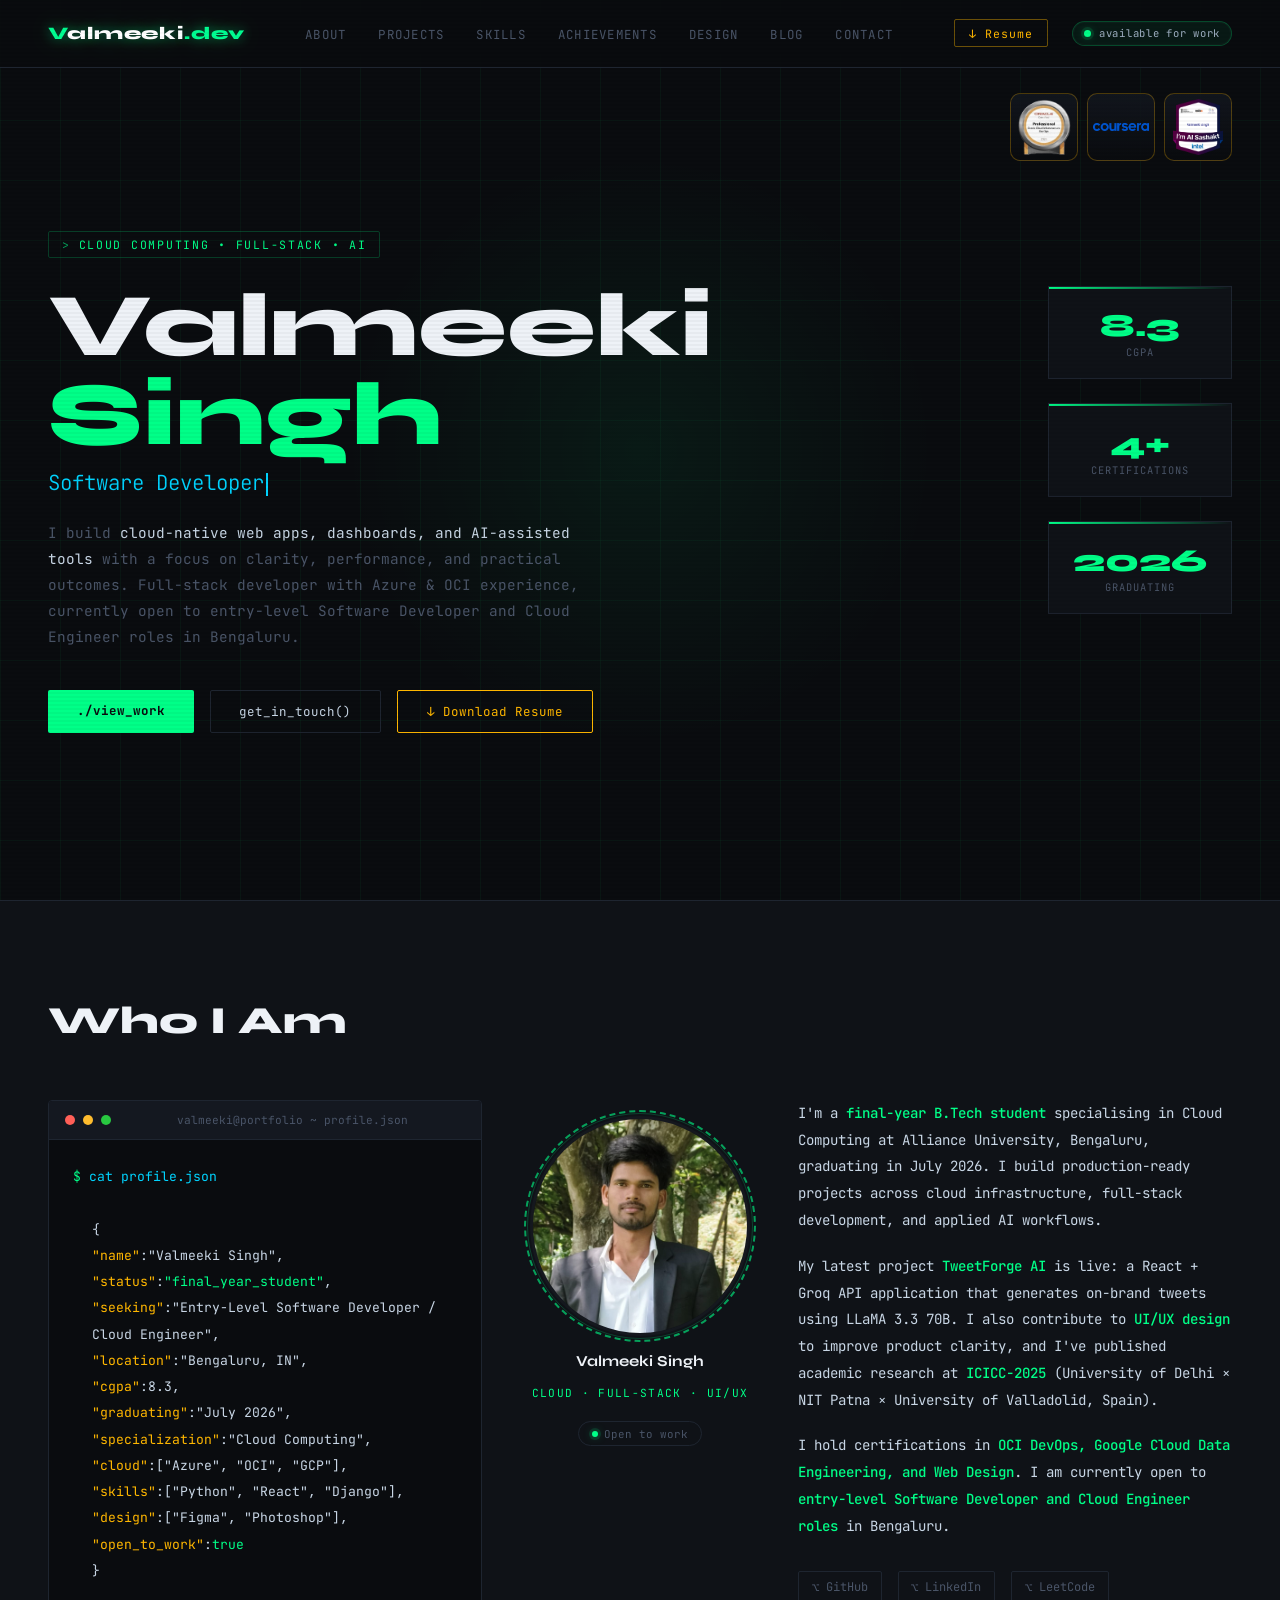
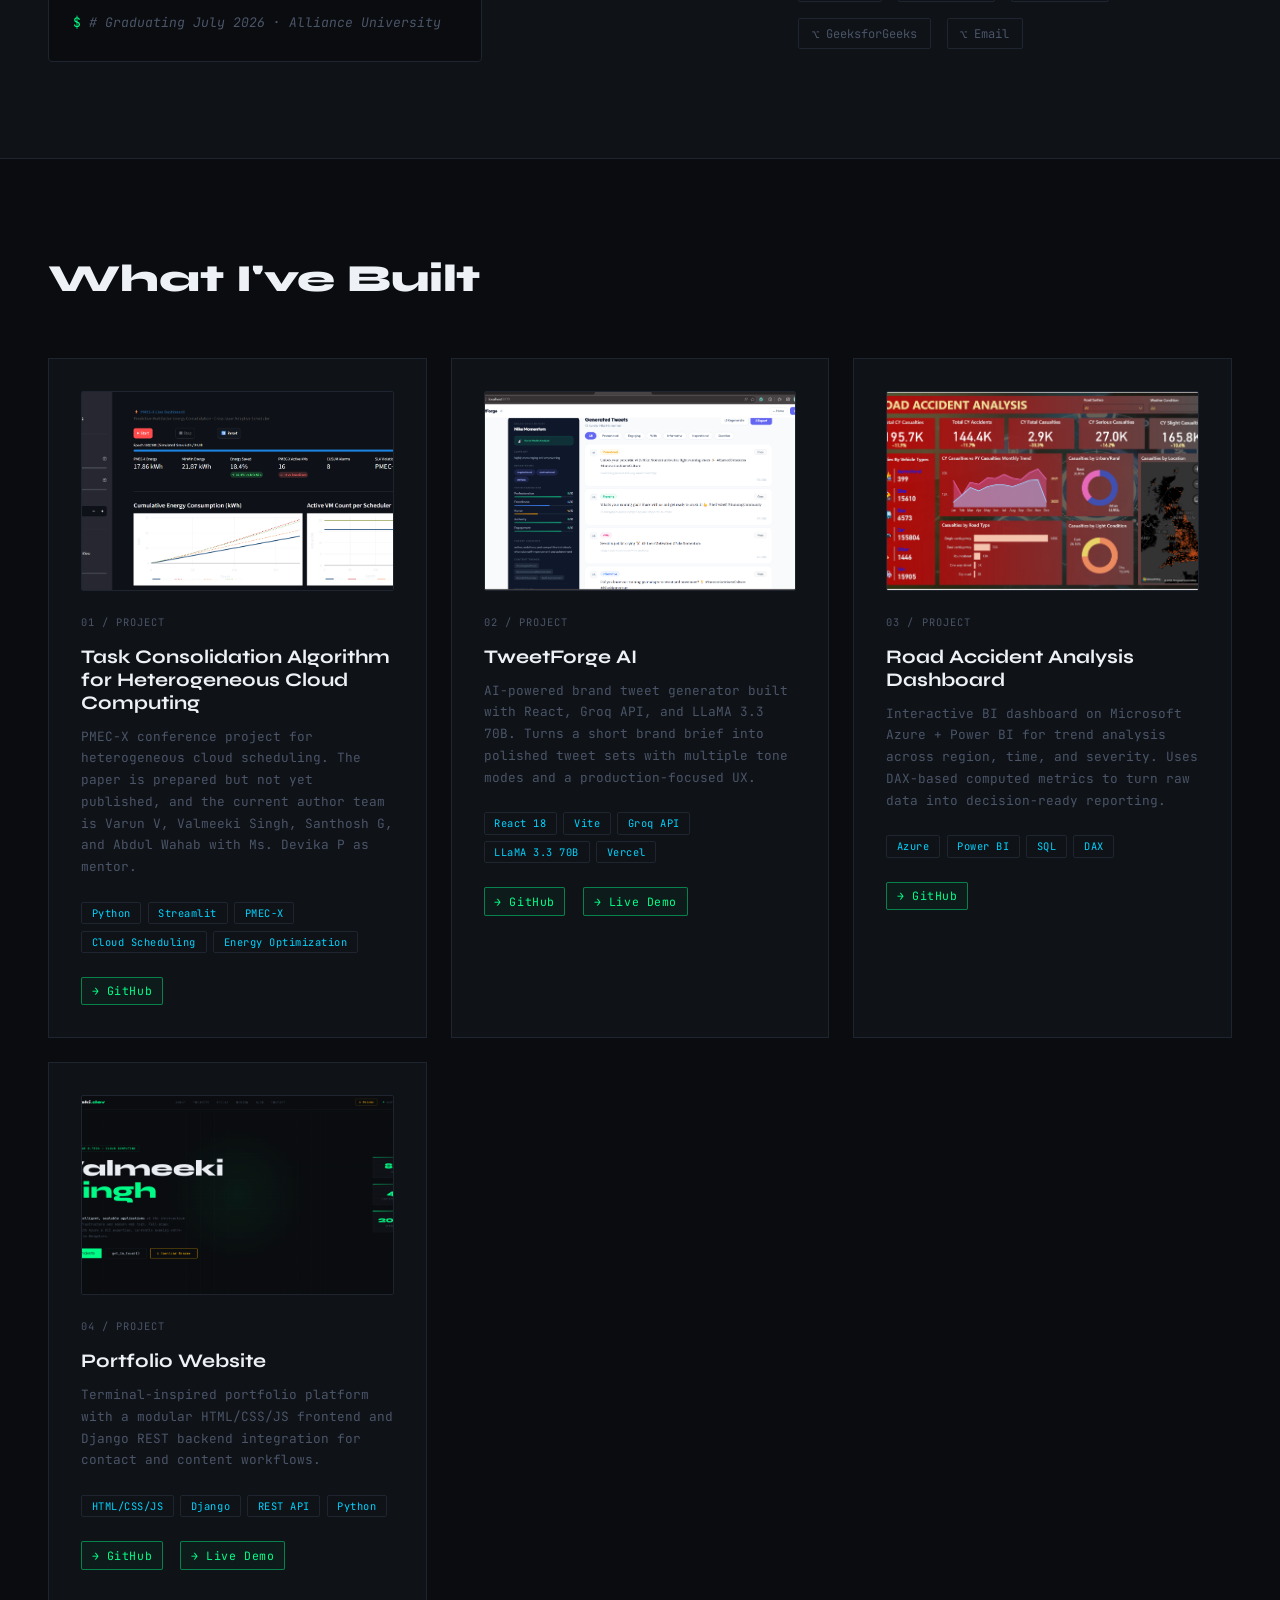
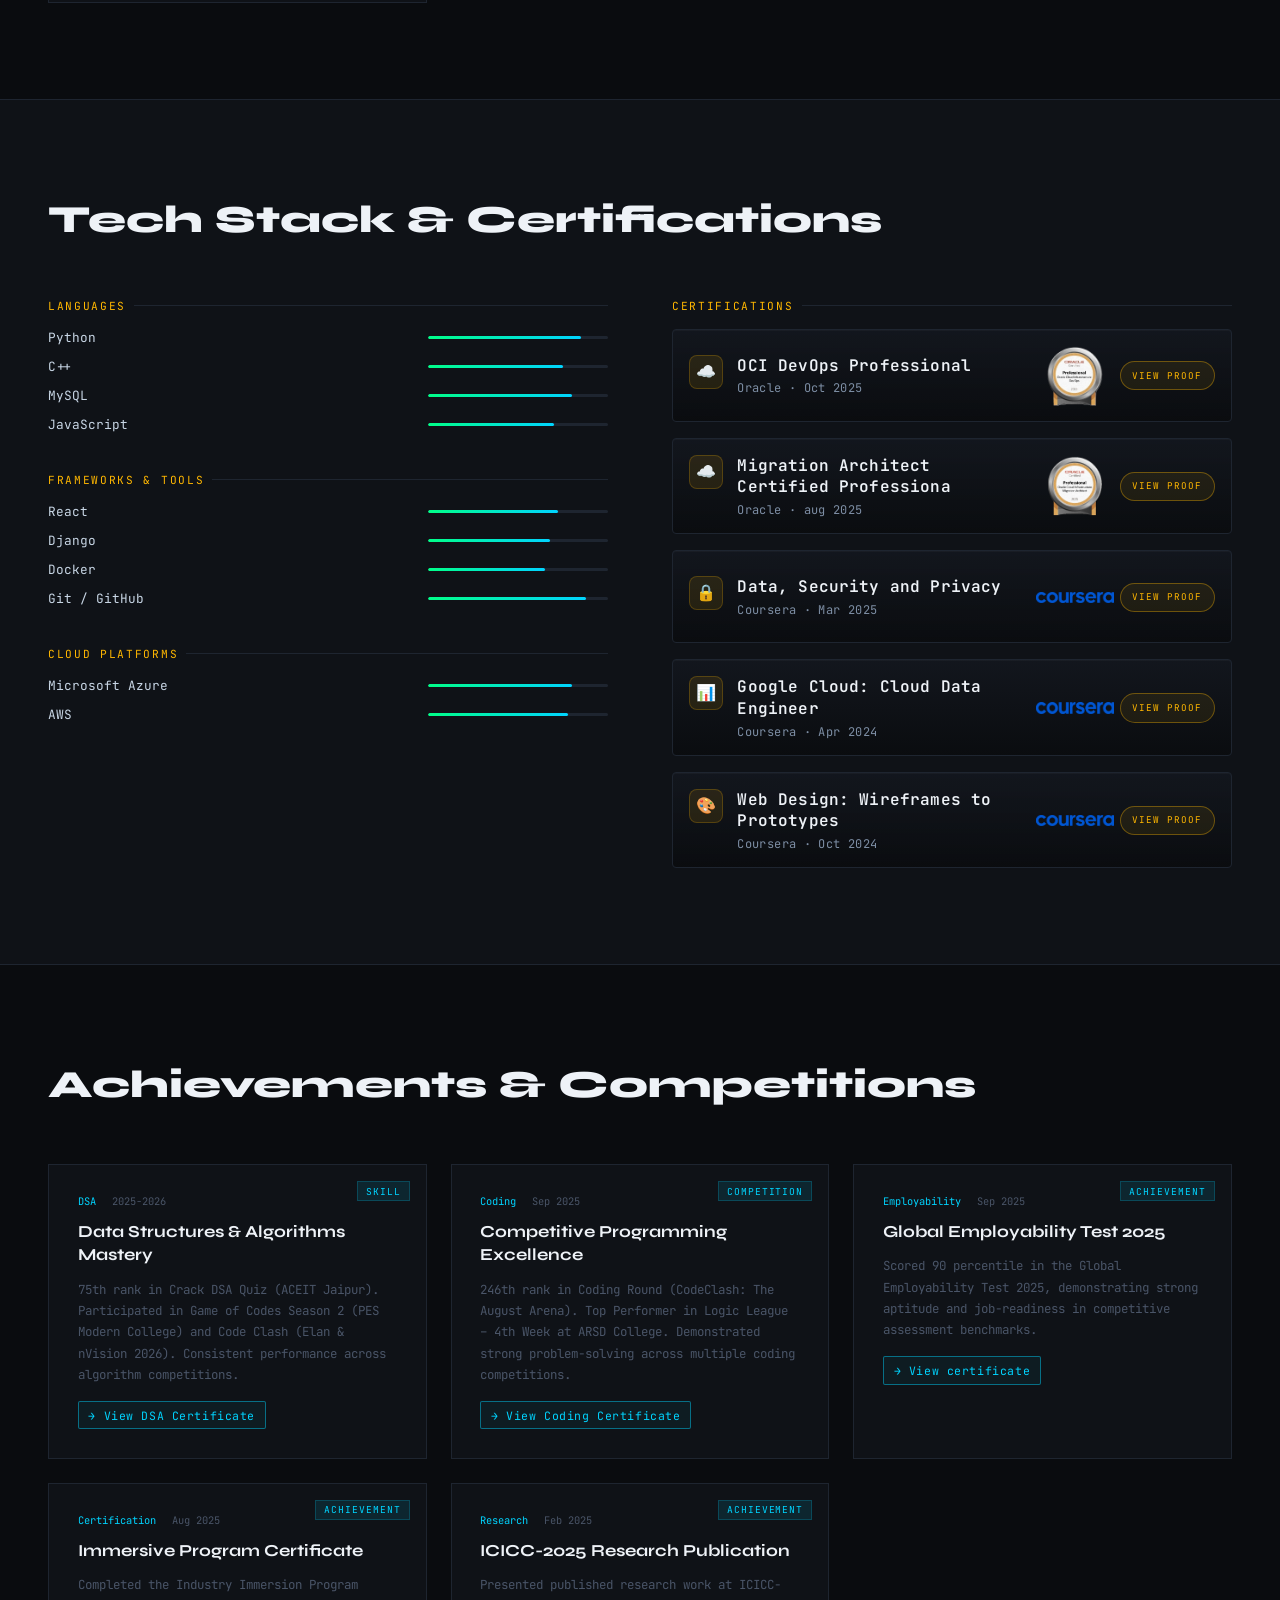
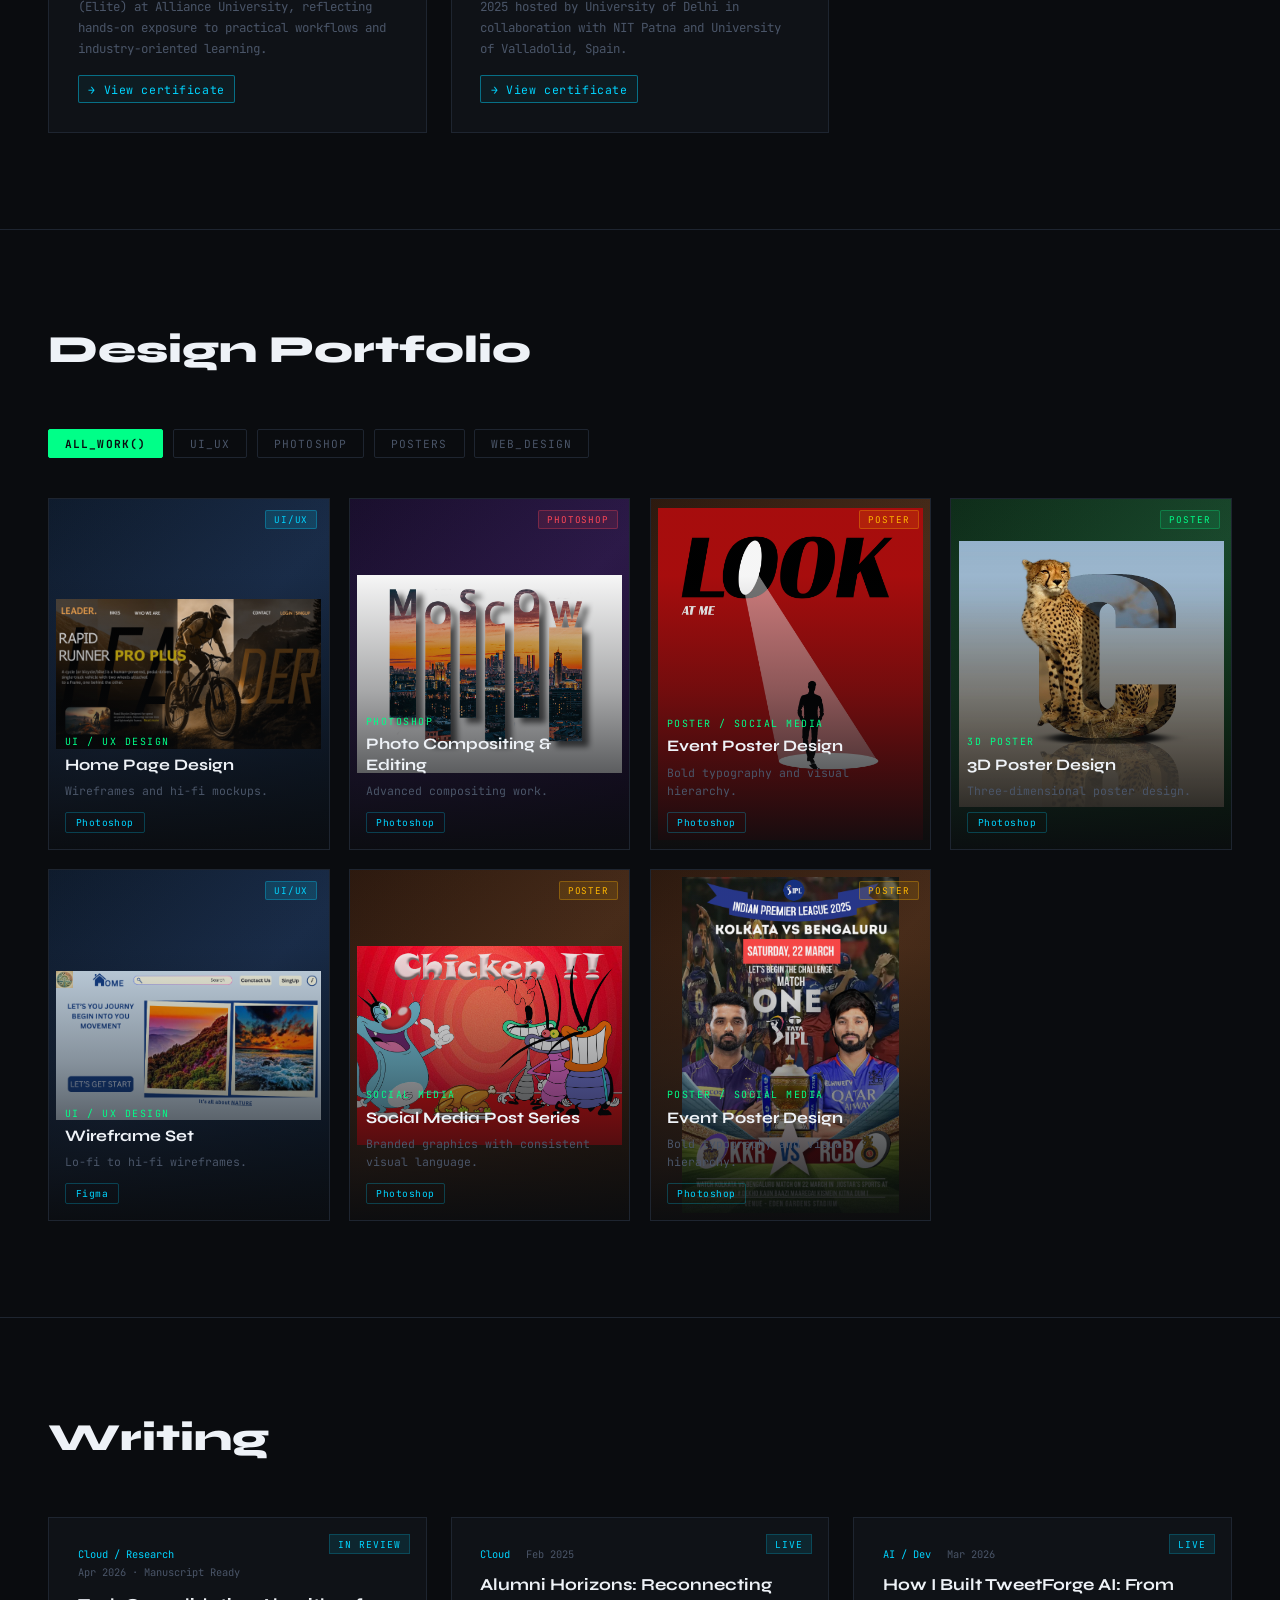
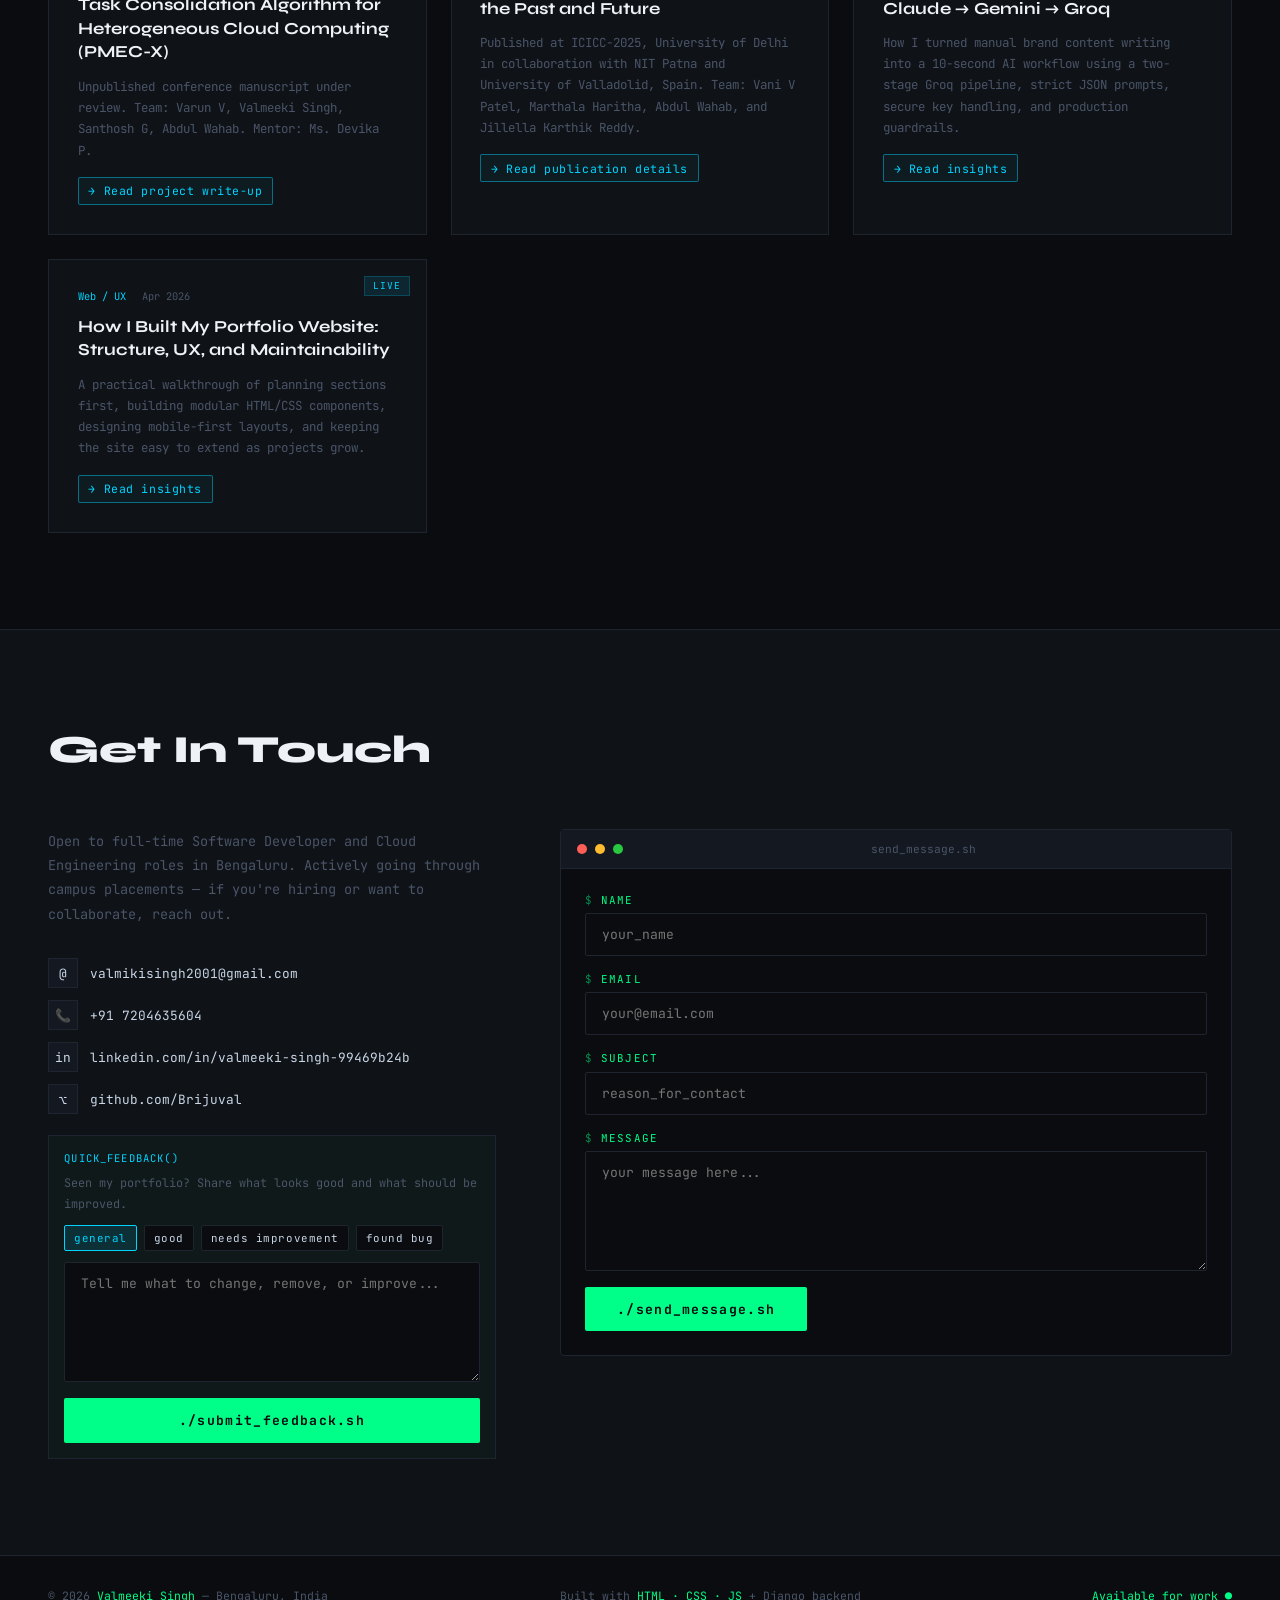
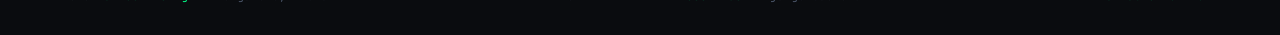
==== index.html @ 1bb98760 "Update portfolio frontend content and styling" ====
<!DOCTYPE html>
<html lang="en">
<head>
  <meta charset="UTF-8" />
  <meta name="viewport" content="width=device-width, initial-scale=1.0"/>
  <meta name="description" content="Valmeeki Singh is a cloud computing and full-stack developer building AI-powered web apps, Azure dashboards, and production-ready portfolio projects." />
  <meta name="theme-color" content="#0a0c0f" />
  <meta property="og:title" content="Valmeeki Singh | Cloud & Full-Stack Developer" />
  <meta property="og:description" content="Cloud computing student building AI-powered web apps, Azure dashboards, and polished full-stack experiences." />
  <meta property="og:type" content="website" />
  <title>Valmeeki Singh | Cloud & Full-Stack Developer</title>
  <link href="https://fonts.googleapis.com/css2?family=JetBrains+Mono:wght@300;400;500;700&family=Syne:wght@400;600;700;800&display=swap" rel="stylesheet"/>

  <style>
    /* ================================================
       HOW TO UPDATE EACH SECTION — QUICK MAP
       ================================================
       🎨 COLORS       → find ":root {" below
       🔤 FONTS        → find "font-family" in :root
       🏠 HERO         → find "SECTION: HERO"
       👤 ABOUT        → find "SECTION: ABOUT"
       💼 PROJECTS     → find "SECTION: PROJECTS"
       🛠  SKILLS       → find "SECTION: SKILLS"
       🎨 DESIGN       → find "SECTION: DESIGN"
       📝 BLOG         → find "SECTION: BLOG"
       📬 CONTACT      → find "SECTION: CONTACT"
       ⚙️  JS LOGIC     → find "SECTION: JAVASCRIPT"
       ================================================ */

    /* ── COLOR PALETTE — edit here to retheme the whole site ── */
    :root {
      --bg:     #0a0c0f;   /* page background */
      --bg2:    #0f1217;   /* alternate section background */
      --bg3:    #141820;   /* navbar / card backgrounds */
      --border: #1e2530;   /* all borders */
      --green:  #00ff88;   /* PRIMARY accent — buttons, cursor, highlights */
      --green2: #00cc6e;   /* green hover state */
      --cyan:   #00d4ff;   /* secondary accent — links, tags */
      --amber:  #ffb700;   /* certifications, category titles */
      --red:    #ff4757;   /* photoshop badge */
      --text:   #c8d6e5;   /* body text */
      --muted:  #4a5568;   /* secondary / placeholder text */
      --white:  #eef2f7;   /* headings */
    }

    /* ── RESET ── */
    *, *::before, *::after {
      box-sizing: border-box;
      margin: 0;
      padding: 0;
      cursor: none !important; /* hides default cursor everywhere */
    }

    html { scroll-behavior: smooth; }

    body {
      background: var(--bg);
      color: var(--text);
      font-family: 'JetBrains Mono', monospace;
      overflow-x: hidden;
    }

    /* CRT scanlines effect */
    body::before {
      content: '';
      position: fixed;
      inset: 0;
      background: repeating-linear-gradient(
        0deg,
        transparent, transparent 2px,
        rgba(0,0,0,0.03) 2px, rgba(0,0,0,0.03) 4px
      );
      pointer-events: none;
      z-index: 1000;
    }

    /* ── CUSTOM CURSOR ── */
    .cursor {
      width: 12px; height: 12px;
      background: var(--green);
      border-radius: 50%;
      position: fixed;
      pointer-events: none;
      z-index: 9999;
      transition: transform 0.1s;
      mix-blend-mode: screen;
      opacity: 0; /* starts hidden, JS shows it on first mousemove */
    }
    .cursor-trail {
      width: 32px; height: 32px;
      border: 1px solid var(--green);
      border-radius: 50%;
      position: fixed;
      pointer-events: none;
      z-index: 9998;
      opacity: 0;
      transition: opacity 0.3s;
    }

    /* ── SHARED FADE-UP ANIMATION ── */
    .fade-up {
      opacity: 0;
      transform: translateY(30px);
      transition: all 0.6s ease;
    }
    .fade-up.visible {
      opacity: 1;
      transform: translateY(0);
    }

    /* ── SHARED SECTION STYLES ── */
    section { padding: 6rem 3rem; }
    .section-header { margin-bottom: 3.5rem; }
    .section-tag {
      font-size: 0.7rem;
      color: var(--green);
      letter-spacing: 0.2em;
      text-transform: uppercase;
      margin-bottom: 0.5rem;
    }
    .section-tag::before { content: '// '; opacity: 0.5; }
    .section-title {
      font-family: 'Syne', sans-serif;
      font-size: clamp(1.8rem, 3vw, 2.5rem);
      font-weight: 800;
      color: var(--white);
    }
    .section-title .dim { color: var(--muted); font-weight: 400; }

    /* ── SHARED BUTTONS ── */
    .btn {
      padding: 0.75rem 1.8rem;
      font-family: 'JetBrains Mono', monospace;
      font-size: 0.78rem;
      letter-spacing: 0.08em;
      text-decoration: none;
      border-radius: 2px;
      transition: all 0.2s;
      display: inline-block;
    }
    .btn-primary { background: var(--green); color: #0a0c0f; font-weight: 700; }
    .btn-primary:hover { background: var(--green2); box-shadow: 0 0 30px rgba(0,255,136,0.3); transform: translateY(-1px); }
    .btn-ghost { border: 1px solid var(--border); color: var(--text); }
    .btn-ghost:hover { border-color: var(--green); color: var(--green); transform: translateY(-1px); }
     

    /* Resume download button — hero section */
.btn-resume {
  border: 1px solid var(--amber);
  color: var(--amber);
  display: inline-flex;
  align-items: center;
  gap: 0.4rem;
  animation: resumePulse 2s ease-in-out infinite;
}
.btn-resume:hover {
  background: var(--amber);
  color: #0a0c0f;
  transform: translateY(-1px);
  box-shadow: 0 0 25px rgba(255,183,0,0.3);
  animation: none;
}
@keyframes resumePulse {
  0%, 100% { box-shadow: 0 0 0 0 rgba(255,183,0,0); }
  50%       { box-shadow: 0 0 12px 2px rgba(255,183,0,0.25); }
}

/* Resume button — navbar */
.nav-right {
  display: flex;
  align-items: center;
  gap: 1.5rem;
}
.nav-resume-btn {
  font-family: 'JetBrains Mono', monospace;
  font-size: 0.72rem;
  letter-spacing: 0.08em;
  color: var(--amber);
  border: 1px solid rgba(255,183,0,0.4);
  padding: 0.35rem 0.9rem;
  border-radius: 2px;
  text-decoration: none;
  transition: all 0.2s;
}
.nav-resume-btn:hover {
  background: var(--amber);
  color: #0a0c0f;
  box-shadow: 0 0 20px rgba(255,183,0,0.25);
}
    /* ── SHARED TAG PILL ── */
    .tag {
      font-size: 0.65rem;
      padding: 0.2rem 0.6rem;
      border: 1px solid var(--border);
      color: var(--cyan);
      letter-spacing: 0.05em;
      border-radius: 2px;
    }

    /* ── TERMINAL WINDOW (About + Contact) ── */
    .terminal-window { background: var(--bg); border: 1px solid var(--border); border-radius: 4px; overflow: hidden; }
    .terminal-bar { display: flex; align-items: center; gap: 0.5rem; padding: 0.75rem 1rem; background: var(--bg3); border-bottom: 1px solid var(--border); }
    .t-dot { width: 10px; height: 10px; border-radius: 50%; }
    .t-dot.red   { background: #ff5f57; }
    .t-dot.amber { background: #febc2e; }
    .t-dot.green { background: #28c840; }
    .terminal-title { font-size: 0.7rem; color: var(--muted); margin: 0 auto; }
    .terminal-body { padding: 1.5rem; font-size: 0.82rem; line-height: 2; }
    .t-line    { display: flex; gap: 0.5rem; }
    .t-prompt  { color: var(--green); user-select: none; }
    .t-cmd     { color: var(--cyan); }
    .t-out     { color: var(--text); padding-left: 1.2rem; }
    .t-key     { color: var(--amber); }
    .t-val     { color: var(--text); }
    .t-comment { color: var(--muted); font-style: italic; }

    /* ====================================================
       NAVBAR CSS
       ✏️  Edit: padding, logo size, link spacing
       ==================================================== */
    nav {
      position: fixed;
      top: 0; left: 0; right: 0;
      z-index: 500;
      padding: 1.2rem 3rem;
      display: flex;
      align-items: center;
      justify-content: space-between;
      background: rgba(10,12,15,0.85);
      backdrop-filter: blur(16px);
      border-bottom: 1px solid var(--border);
    }
    .nav-logo {
      font-family: 'Syne', sans-serif;
      font-weight: 800;
      font-size: 1.1rem;
      color: var(--green);
      letter-spacing: 0.05em;
      text-decoration: none;
      transition: text-shadow 0.24s ease, filter 0.24s ease;
    }
    .nav-logo span { color: var(--white); }
    .nav-logo.active-home {
      text-shadow: 0 0 12px rgba(0,255,136,0.45), 0 0 24px rgba(0,255,136,0.22);
      filter: brightness(1.08);
    }
    .nav-links { display: flex; gap: 2rem; list-style: none; }
    .nav-links a {
      color: var(--muted);
      text-decoration: none;
      font-size: 0.78rem;
      letter-spacing: 0.1em;
      transition: color 0.2s, text-shadow 0.25s;
      text-transform: uppercase;
      position: relative;
    }
    .nav-links a::after {
      content: '';
      position: absolute;
      left: 0;
      right: 0;
      bottom: -0.45rem;
      height: 2px;
      background: linear-gradient(90deg, transparent, var(--green), transparent);
      opacity: 0;
      transform: scaleX(0.2);
      transform-origin: center;
      transition: transform 0.24s ease, opacity 0.24s ease;
    }
    .nav-links a:hover { color: var(--green); }
    .nav-links a.active {
      color: var(--green);
      text-shadow: 0 0 10px rgba(0,255,136,0.35);
    }
    .nav-links a.active::after {
      opacity: 1;
      transform: scaleX(1);
    }
    .nav-status {
      display: inline-flex;
      align-items: center;
      gap: 0.5rem;
      font-size: 0.66rem;
      color: #9fb0c3;
      letter-spacing: 0.07em;
      text-transform: lowercase;
      border: 1px solid rgba(0,255,136,0.22);
      background: rgba(0,255,136,0.06);
      border-radius: 999px;
      padding: 0.28rem 0.68rem;
      box-shadow: inset 0 0 0 1px rgba(255,255,255,0.02);
    }
    .status-dot {
      width: 7px;
      height: 7px;
      background: var(--green);
      border-radius: 50%;
      animation: pulse 2s infinite;
      box-shadow: 0 0 0 3px rgba(0,255,136,0.12), 0 0 10px rgba(0,255,136,0.35);
      flex-shrink: 0;
    }
    @keyframes pulse {
      0%, 100% { opacity: 1; transform: scale(1); }
      50%       { opacity: 0.4; transform: scale(0.8); }
    }

    /* ====================================================
       HERO CSS
       ✏️  Edit: min-height, padding, stat card values
       ==================================================== */
    #hero {
      min-height: 100vh;
      display: flex;
      align-items: center;
      padding: 8rem 3rem 4rem;
      position: relative;
      overflow: hidden;
    }
    .hero-grid {
      position: absolute; inset: 0;
      background-image:
        linear-gradient(rgba(0,255,136,0.04) 1px, transparent 1px),
        linear-gradient(90deg, rgba(0,255,136,0.04) 1px, transparent 1px);
      background-size: 60px 60px;
      animation: gridMove 20s linear infinite;
    }
    @keyframes gridMove { 0% { transform: translateY(0); } 100% { transform: translateY(60px); } }
    .hero-glow {
      position: absolute; width: 600px; height: 600px;
      background: radial-gradient(circle, rgba(0,255,136,0.06) 0%, transparent 70%);
      top: 50%; left: 50%; transform: translate(-50%,-50%);
      pointer-events: none;
    }
    .hero-content { max-width: 900px; position: relative; z-index: 2; }
    .hero-tag {
      display: inline-flex; align-items: center; gap: 0.5rem;
      font-size: 0.72rem; color: var(--green); letter-spacing: 0.15em;
      text-transform: uppercase; margin-bottom: 1.5rem;
      border: 1px solid rgba(0,255,136,0.2); padding: 0.3rem 0.8rem; border-radius: 2px;
    }
    .hero-tag::before { content: '> '; opacity: 0.6; }
    .hero-name { font-family: 'Syne', sans-serif; font-size: clamp(3rem, 7vw, 6rem); font-weight: 800; color: var(--white); line-height: 1; margin-bottom: 0.5rem; }
    .hero-name .accent { color: var(--green); }
    .hero-role { font-size: clamp(1rem, 2vw, 1.3rem); color: var(--cyan); margin-bottom: 1.5rem; font-weight: 300; }
    .hero-role .blink { display: inline-block; width: 2px; height: 1.1em; background: var(--cyan); vertical-align: middle; margin-left: 2px; animation: blink 1s step-end infinite; }
    @keyframes blink { 50% { opacity: 0; } }
    .hero-desc { max-width: 560px; font-size: 0.9rem; color: var(--muted); line-height: 1.8; margin-bottom: 2.5rem; }
    .hero-desc span { color: var(--text); }
    .hero-btns { display: flex; gap: 1rem; flex-wrap: wrap; }
    .hero-badges-panel {
      position: absolute;
      top: 5.8rem;
      right: 3rem;
      width: fit-content;
      z-index: 3;
      padding: 0;
    }
    .hero-badges {
      margin: 0;
      display: flex;
      flex-wrap: wrap;
      align-items: center;
      justify-content: flex-end;
      gap: 0.55rem;
    }
    .hero-badges-label {
      font-size: 0.62rem;
      letter-spacing: 0.12em;
      text-transform: uppercase;
      color: #8ca0bb;
      margin-right: 0.25rem;
      width: auto;
    }
    .hero-badge-link {
      width: 68px;
      height: 68px;
      border: 1px solid rgba(255,183,0,0.28);
      border-radius: 10px;
      background: linear-gradient(180deg, rgba(20,24,32,0.82), rgba(10,12,15,0.96));
      display: grid;
      place-items: center;
      transition: transform 0.22s ease, border-color 0.22s ease, box-shadow 0.22s ease;
    }
    .hero-badge-link img {
      max-width: 56px;
      max-height: 56px;
      object-fit: contain;
      display: block;
    }
    .hero-badge-link:hover {
      transform: translateY(-3px);
      border-color: rgba(0,212,255,0.55);
      box-shadow: 0 10px 26px rgba(0,0,0,0.35), 0 0 0 3px rgba(0,212,255,0.12);
    }
    .hero-badge-progress {
      border: 1px dashed rgba(0,212,255,0.45);
      color: var(--cyan);
      background: rgba(0,212,255,0.08);
      border-radius: 999px;
      font-size: 0.62rem;
      letter-spacing: 0.08em;
      text-transform: uppercase;
      padding: 0.36rem 0.62rem;
      font-family: 'JetBrains Mono', monospace;
      white-space: nowrap;
    }
    .hero-stats { position: absolute; right: 3rem; top: 50%; transform: translateY(-50%); display: flex; flex-direction: column; gap: 1.5rem; }
    .stat-card { border: 1px solid var(--border); padding: 1.2rem 1.5rem; background: var(--bg2); min-width: 150px; text-align: center; position: relative; overflow: hidden; }
    .stat-card::before { content: ''; position: absolute; top: 0; left: 0; right: 0; height: 2px; background: linear-gradient(90deg, var(--green), transparent); }
    .stat-num { font-family: 'Syne', sans-serif; font-size: 2rem; font-weight: 800; color: var(--green); }
    .stat-label { font-size: 0.65rem; color: var(--muted); letter-spacing: 0.1em; text-transform: uppercase; }

    /* ====================================================
       ABOUT CSS
       ✏️  Edit: grid gap, bio text size
       ==================================================== */
    #about { background: var(--bg2); border-top: 1px solid var(--border); border-bottom: 1px solid var(--border); }
    .about-grid {display: grid;grid-template-columns: 1fr auto 1fr;gap: 3rem;align-items: start;}
    .about-text p { font-size: 0.88rem; line-height: 1.9; color: var(--text); margin-bottom: 1.2rem; }
    .about-text p span { color: var(--green); font-weight: 500; }
    .about-links { display: flex; gap: 1rem; flex-wrap: wrap; margin-top: 2rem; }
    .about-link { display: flex; align-items: center; gap: 0.4rem; font-size: 0.75rem; color: var(--muted); text-decoration: none; border: 1px solid var(--border); padding: 0.4rem 0.8rem; border-radius: 2px; transition: all 0.2s; }
    .about-link:hover { color: var(--green); border-color: var(--green); }
    /* ── Profile photo ── */
.about-photo-wrap {
  display: flex;
  flex-direction: column;
  align-items: center;
  gap: 1rem;
  padding-top: 1rem;
}

.about-photo-ring {
  position: relative;
  width: 220px;
  height: 220px;
}

/* Spinning green dashed ring */
.about-photo-ring::before {
  content: '';
  position: absolute;
  inset: -6px;
  border-radius: 50%;
  border: 2px dashed var(--green);
  animation: spinRing 14s linear infinite;
  opacity: 0.6;
}

/* Static green solid ring */
.about-photo-ring::after {
  content: '';
  position: absolute;
  inset: -3px;
  border-radius: 50%;
  border: 1px solid rgba(0,255,136,0.2);
}

@keyframes spinRing {
  from { transform: rotate(0deg); }
  to   { transform: rotate(360deg); }
}

/* The actual photo */
.about-photo {
  width: 220px;
  height: 220px;
  border-radius: 50%;
  object-fit: cover;
  object-position: center top;
  display: block;
  border: 3px solid var(--bg3);
  filter: grayscale(20%);
  transition: filter 0.3s ease;
}

.about-photo:hover {
  filter: grayscale(0%);
}

/* Name tag below photo */
.about-photo-name {
  font-family: 'Syne', sans-serif;
  font-size: 0.95rem;
  font-weight: 700;
  color: var(--white);
  text-align: center;
}

.about-photo-title {
  font-size: 0.7rem;
  color: var(--green);
  letter-spacing: 0.12em;
  text-transform: uppercase;
  text-align: center;
}

/* Status badge */
.about-photo-status {
  display: flex;
  align-items: center;
  gap: 0.4rem;
  font-size: 0.68rem;
  color: var(--muted);
  border: 1px solid var(--border);
  padding: 0.3rem 0.8rem;
  border-radius: 20px;
  margin-top: 0.3rem;
}

.about-photo-status .status-dot {
  width: 6px;
  height: 6px;
  background: var(--green);
  border-radius: 50%;
  animation: pulse 2s infinite;
}

/* Responsive — stack on mobile */
@media (max-width: 900px) {
  .about-grid {
    grid-template-columns: 1fr;
    gap: 2rem;
  }
  .about-photo-wrap { padding-top: 0; }
}

    /* ====================================================
       PROJECTS CSS
       ✏️  Edit: card min-width, gap, hover shadow color
       ==================================================== */
    .projects-grid { display: grid; grid-template-columns: repeat(auto-fit, minmax(340px, 1fr)); gap: 1.5rem; }
    .project-card { background: var(--bg2); border: 1px solid var(--border); padding: 2rem; position: relative; overflow: hidden; transition: all 0.3s; cursor: pointer; }
    .project-card::after { content: ''; position: absolute; inset: 0; background: linear-gradient(135deg, rgba(0,255,136,0.03), transparent); opacity: 0; transition: opacity 0.3s; pointer-events: none; }
    .project-card:hover { border-color: rgba(0,255,136,0.3); transform: translateY(-3px); box-shadow: 0 20px 60px rgba(0,0,0,0.4); }
    .project-card:hover::after { opacity: 1; }
    .project-num { font-size: 0.65rem; color: var(--muted); letter-spacing: 0.1em; margin-bottom: 1rem; }
    .project-title { font-family: 'Syne', sans-serif; font-size: 1.2rem; font-weight: 700; color: var(--white); margin-bottom: 0.75rem; }
    .project-desc { font-size: 0.8rem; color: var(--muted); line-height: 1.7; margin-bottom: 1.5rem; }
    .project-tags { display: flex; flex-wrap: wrap; gap: 0.4rem; margin-bottom: 1.5rem; }
    .project-links { display: flex; flex-wrap: wrap; justify-content: flex-start; align-items: center; column-gap: 1.1rem; row-gap: 0.45rem; }
    .project-link { display: inline-flex; align-items: center; justify-content: center; white-space: nowrap; font-size: 0.72rem; color: var(--green); text-decoration: none; letter-spacing: 0.05em; border: 1px solid rgba(0,255,136,0.45); border-radius: 2px; padding: 0.35rem 0.6rem; background: rgba(0,255,136,0.04); transition: border-color 0.2s, background 0.2s, box-shadow 0.2s, transform 0.2s; }
    .project-link:hover { border-color: var(--green); background: rgba(0,255,136,0.12); box-shadow: 0 0 0 1px rgba(0,255,136,0.1) inset; transform: translateY(-1px); }
    .project-featured { position: absolute; top: 1rem; right: 1rem; font-size: 0.6rem; color: var(--amber); border: 1px solid rgba(255,183,0,0.3); padding: 0.15rem 0.5rem; letter-spacing: 0.1em; }
    
    /* Project Image/Thumbnail */
    .project-image-wrapper { position: relative; width: 100%; height: 200px; background: linear-gradient(135deg, rgba(0,255,136,0.05), rgba(0,212,255,0.05)); border: 1px solid var(--border); border-radius: 2px; overflow: hidden; margin-bottom: 1.5rem; cursor: pointer; transition: all 0.3s; display: flex; align-items: center; justify-content: center; }
    .project-image-wrapper:hover { border-color: rgba(0,255,136,0.3); background: linear-gradient(135deg, rgba(0,255,136,0.1), rgba(0,212,255,0.1)); }
    .project-image-wrapper img { width: 100%; height: 100%; object-fit: cover; }
    .project-image-placeholder { display: none; position: absolute; inset: 0; align-items: center; justify-content: center; font-size: 3rem; opacity: 0.35; color: var(--green); }
    .project-link { position: relative; z-index: 2; }

    /* Project Details Modal */
    .project-modal { display: none; position: fixed; inset: 0; background: rgba(5,7,10,0.92); z-index: 2100; align-items: center; justify-content: center; padding: 1.2rem; backdrop-filter: blur(6px); }
    .project-modal.open { display: flex; }
    .project-modal-card { width: min(760px, 100%); max-height: 90vh; overflow: auto; background: var(--bg2); border: 1px solid rgba(0,255,136,0.28); box-shadow: 0 20px 80px rgba(0,0,0,0.55); padding: 1.4rem; }
    .project-modal-head { display: flex; align-items: center; justify-content: space-between; gap: 1rem; margin-bottom: 1rem; }
    .project-modal-kicker { font-size: 0.65rem; letter-spacing: 0.12em; color: var(--green); text-transform: uppercase; }
    .project-modal-title { font-family: 'Syne', sans-serif; font-size: 1.4rem; color: var(--white); margin-top: 0.35rem; }
    .project-modal-close { border: 1px solid var(--border); background: transparent; color: var(--muted); font-family: 'JetBrains Mono', monospace; font-size: 0.7rem; padding: 0.35rem 0.65rem; }
    .project-modal-close:hover { color: var(--green); border-color: var(--green); }
    .project-modal-desc { font-size: 0.82rem; color: var(--muted); line-height: 1.8; margin-bottom: 1rem; }
    .project-modal-grid { display: grid; grid-template-columns: 1fr 1fr; gap: 1rem; margin-bottom: 1rem; }
    .project-modal-box { border: 1px solid var(--border); background: var(--bg); padding: 0.9rem; }
    .project-modal-box h4 { font-size: 0.68rem; letter-spacing: 0.12em; color: var(--amber); text-transform: uppercase; margin-bottom: 0.55rem; }
    .project-modal-list { margin: 0; padding-left: 1rem; color: var(--text); font-size: 0.78rem; line-height: 1.7; }
    .project-modal-actions { display: flex; flex-wrap: wrap; gap: 0.65rem; }
    .project-modal-btn { display: inline-block; border: 1px solid var(--green); color: var(--green); text-decoration: none; font-size: 0.72rem; letter-spacing: 0.08em; padding: 0.45rem 0.75rem; }
    .project-modal-btn:hover { background: rgba(0,255,136,0.12); }
    .project-modal-btn.muted { border-color: var(--border); color: var(--muted); }

    /* ====================================================
       SKILLS CSS
       ✏️  Edit: bar width in HTML (style="width:85%")
                 bar gradient colors below
       ==================================================== */
    #skills { background: var(--bg2); border-top: 1px solid var(--border); border-bottom: 1px solid var(--border); }
    .skills-layout { display: grid; grid-template-columns: 1fr 1fr; gap: 4rem; }
    .skill-category { margin-bottom: 2.5rem; }
    .skill-cat-title { font-size: 0.7rem; color: var(--amber); letter-spacing: 0.15em; text-transform: uppercase; margin-bottom: 1rem; display: flex; align-items: center; gap: 0.5rem; }
    .skill-cat-title::after { content: ''; flex: 1; height: 1px; background: var(--border); }
    .skill-item { display: flex; align-items: center; justify-content: space-between; margin-bottom: 0.75rem; }
    .skill-name { font-size: 0.8rem; color: var(--text); }
    .skill-bar-wrap { width: 180px; height: 3px; background: var(--border); border-radius: 2px; overflow: hidden; }
    .skill-bar { height: 100%; background: linear-gradient(90deg, var(--green), var(--cyan)); border-radius: 2px; }

    .cert-container {
      display: block;
    }
    .cert-timeline {
      display: none;
    }
    .cert-year-btn {
      position: relative;
      z-index: 1;
      display: flex;
      align-items: center;
      gap: 0.5rem;
      margin-left: -1.5rem;
      width: fit-content;
      border: 1px solid var(--border);
      background: rgba(10,12,15,0.95);
      color: #8c99ab;
      font-family: 'JetBrains Mono', monospace;
      font-size: 0.66rem;
      letter-spacing: 0.12em;
      text-transform: uppercase;
      padding: 0.55rem 0.72rem;
      border-radius: 4px;
      transition: all 0.2s ease;
      white-space: nowrap;
      cursor: pointer;
    }
    .cert-year-btn::before {
      content: '';
      position: absolute;
      left: -13px;
      width: 10px;
      height: 10px;
      border-radius: 50%;
      background: rgba(255,183,0,0.3);
      border: 2px solid rgba(255,183,0,0.5);
      transition: all 0.2s ease;
    }
    .cert-year-btn:hover {
      color: var(--amber);
      border-color: rgba(255,183,0,0.45);
    }
    .cert-year-btn:hover::before {
      background: rgba(255,183,0,0.5);
      border-color: var(--amber);
    }
    .cert-year-btn.active {
      background: rgba(255,183,0,0.15);
      color: var(--amber);
      border-color: rgba(255,183,0,0.62);
      box-shadow: 0 0 0 3px rgba(255,183,0,0.1);
    }
    .cert-year-btn.active::before {
      background: var(--amber);
      border-color: var(--amber);
      box-shadow: 0 0 8px rgba(255,183,0,0.6);
    }
    .cert-year-count {
      font-size: 0.55rem;
      background: rgba(255,183,0,0.2);
      color: var(--amber);
      padding: 0.22rem 0.44rem;
      border-radius: 999px;
      font-weight: 600;
      letter-spacing: 0.05em;
    }
    .cert-year-label {
      display: none;
    }
    .cert-list { display: flex; flex-direction: column; gap: 1rem; }
    .cert-item {
      padding: 1rem 1rem 0.95rem;
      background: linear-gradient(180deg, rgba(20,24,32,0.7), rgba(10,12,15,0.95));
      border: 1px solid var(--border);
      border-radius: 4px;
      box-shadow: inset 0 1px 0 rgba(255,255,255,0.03);
      transition: border-color 0.25s, box-shadow 0.25s, transform 0.25s;
    }
    .cert-item:hover {
      border-color: rgba(0,255,136,0.3);
      box-shadow: 0 16px 40px rgba(0,0,0,0.35), inset 0 1px 0 rgba(255,255,255,0.04);
      transform: translateY(-2px);
    }
    .cert-head {
      display: grid;
      grid-template-columns: 1fr auto;
      align-items: center;
      gap: 1rem;
    }
    .cert-actions {
      display: flex;
      align-items: center;
      justify-self: end;
      gap: 0.35rem;
      min-width: 0;
    }
    .cert-category-badge {
      width: 78px;
      height: 60px;
      border-radius: 0;
      border: none;
      background: transparent;
      padding: 0;
      object-fit: contain;
      object-position: center;
      display: block;
      flex-shrink: 0;
      max-width: 100%;
    }
    .cert-meta {
      display: flex;
      align-items: flex-start;
      gap: 0.9rem;
      min-width: 0;
    }
    .cert-icon {
      width: 34px;
      height: 34px;
      border-radius: 8px;
      display: grid;
      place-items: center;
      font-size: 1rem;
      background: rgba(255,183,0,0.1);
      border: 1px solid rgba(255,183,0,0.22);
      flex-shrink: 0;
      line-height: 1;
    }
    .cert-name {
      font-size: 1rem;
      line-height: 1.35;
      color: var(--white);
      margin-bottom: 0.25rem;
      letter-spacing: 0.01em;
      font-weight: 600;
    }
    .cert-issuer {
      font-size: 0.75rem;
      color: #7d8ea4;
      letter-spacing: 0.03em;
    }
    .cert-toggle {
      border: 1px solid rgba(255,183,0,0.35);
      background: rgba(255,183,0,0.08);
      color: var(--amber);
      font-family: 'JetBrains Mono', monospace;
      font-size: 0.58rem;
      text-transform: uppercase;
      letter-spacing: 0.11em;
      padding: 0.47rem 0.72rem;
      border-radius: 999px;
      cursor: pointer;
      transition: all 0.2s ease;
    }
    .cert-toggle:hover,
    .cert-toggle[aria-expanded="true"] {
      background: rgba(255,183,0,0.17);
      border-color: rgba(255,183,0,0.62);
      box-shadow: 0 0 0 3px rgba(255,183,0,0.08);
    }
    .cert-proof {
      margin-top: 0.95rem;
      border-top: 1px solid rgba(255,255,255,0.08);
      padding-top: 0.95rem;
    }
    .cert-proof-media {
      display: grid;
      grid-template-columns: 1fr 120px;
      gap: 0.75rem;
      margin-bottom: 0.75rem;
    }
    .cert-media-frame,
    .cert-badge-frame {
      border: 1px solid var(--border);
      border-radius: 4px;
      overflow: hidden;
      background: rgba(255,255,255,0.02);
    }
    .cert-media-frame { aspect-ratio: 16 / 9; }
    .cert-badge-frame {
      aspect-ratio: 1 / 1;
      display: grid;
      place-items: center;
      background: rgba(255,255,255,0.03);
    }
    .cert-media-frame img,
    .cert-badge-frame img {
      width: 100%;
      height: 100%;
      object-fit: cover;
      display: block;
    }
    .cert-reflection {
      display: grid;
      gap: 0.45rem;
      margin-bottom: 0.8rem;
    }
    .cert-reflection p {
      margin: 0;
      font-size: 0.75rem;
      color: #b5c2d2;
      line-height: 1.65;
    }
    .cert-reflection span {
      color: var(--amber);
      font-weight: 600;
      letter-spacing: 0.02em;
    }
    .cert-verify {
      display: inline-flex;
      align-items: center;
      gap: 0.4rem;
      border: 1px solid rgba(0,212,255,0.28);
      background: rgba(0,212,255,0.07);
      color: var(--cyan);
      text-decoration: none;
      font-size: 0.64rem;
      letter-spacing: 0.09em;
      text-transform: uppercase;
      padding: 0.44rem 0.68rem;
      border-radius: 999px;
      transition: all 0.2s ease;
    }
    .cert-verify:hover {
      border-color: rgba(0,212,255,0.56);
      background: rgba(0,212,255,0.16);
      transform: translateY(-1px);
    }
    .cert-item.is-hidden {
      display: none;
    }
    .cert-item.cert-reveal {
      animation: certReveal 0.45s ease both;
    }
    @keyframes certReveal {
      from {
        opacity: 0;
        transform: translateY(14px);
      }
      to {
        opacity: 1;
        transform: translateY(0);
      }
    }
    .cert-media-hidden { display: none; }

    /* ====================================================
       DESIGN CSS
       ✏️  Edit: card aspect-ratio, placeholder gradients,
                 badge colors
       ==================================================== */
    #design { border-top: 1px solid var(--border); border-bottom: 1px solid var(--border); }
    .design-filter-bar { display: flex; gap: 0.6rem; flex-wrap: wrap; margin-bottom: 2.5rem; }
    .filter-btn { font-family: 'JetBrains Mono', monospace; font-size: 0.7rem; letter-spacing: 0.1em; text-transform: uppercase; padding: 0.4rem 1rem; border: 1px solid var(--border); background: transparent; color: var(--muted); border-radius: 2px; transition: all 0.2s; }
    .filter-btn:hover { color: var(--text); border-color: var(--muted); }
    .filter-btn.active { background: var(--green); color: #0a0c0f; border-color: var(--green); font-weight: 700; }
    .design-grid { display: grid; grid-template-columns: repeat(auto-fill, minmax(280px, 1fr)); gap: 1.2rem; align-items: stretch; }
    .design-card { position: relative; background: #0b0f14; border: 1px solid var(--border); overflow: hidden; transition: all 0.35s cubic-bezier(0.4,0,0.2,1); aspect-ratio: 4 / 5; }
    .design-card.hidden { display: none; }
    .design-card:hover { border-color: rgba(0,255,136,0.4); transform: translateY(-4px); box-shadow: 0 24px 60px rgba(0,0,0,0.5); }
    .design-thumb { width: 100%; height: 100%; display: flex; align-items: center; justify-content: center; overflow: hidden; background: #0b0f14; }
    .design-thumb img { width: 100%; height: 100%; object-fit: contain; object-position: center; padding: 0.45rem; display: block; transition: transform 0.45s ease; }
    .design-card:hover .design-thumb img { transform: scale(1.06); }
    .design-thumb-placeholder { width: 100%; height: 100%; display: flex; flex-direction: column; align-items: center; justify-content: center; gap: 0.6rem; font-size: 0.7rem; color: var(--muted); letter-spacing: 0.1em; transition: transform 0.5s ease; }
    .design-card:hover .design-thumb-placeholder { transform: scale(1.04); }
    .design-thumb-placeholder .ph-icon { font-size: 2rem; opacity: 0.4; }
    /* ✏️  Change these gradients per category */
    .ph-uiux   { background: linear-gradient(135deg, #0f1c2e, #1a2d4a, #0d1f35); }
    .ph-photo  { background: linear-gradient(135deg, #1a0f2e, #2d1a4a, #1f0d35); }
    .ph-poster { background: linear-gradient(135deg, #2e1a0f, #4a2d1a, #351f0d); }
    .ph-web    { background: linear-gradient(135deg, #0f2e1a, #1a4a2d, #0d350f); }
    .design-overlay { position: absolute; inset: 0; background: linear-gradient(to top, rgba(10,12,15,0.95) 0%, rgba(10,12,15,0.36) 45%, rgba(10,12,15,0.04) 78%); display: flex; flex-direction: column; align-items: flex-start; justify-content: flex-end; padding: 1rem; opacity: 1; transition: background 0.3s ease; }
    .design-card:hover .design-overlay { background: linear-gradient(to top, rgba(10,12,15,0.97) 0%, rgba(10,12,15,0.5) 50%, rgba(10,12,15,0.1) 82%); }
    .design-card-cat { font-size: 0.62rem; color: var(--green); letter-spacing: 0.15em; text-transform: uppercase; margin-bottom: 0.4rem; }
    .design-card-title { font-family: 'Syne', sans-serif; font-size: 1rem; font-weight: 700; color: var(--white); margin-bottom: 0.4rem; line-height: 1.3; }
    .design-card-desc { font-size: 0.72rem; color: var(--muted); line-height: 1.6; }
    .design-card-tools { display: flex; gap: 0.4rem; flex-wrap: wrap; margin-top: 0.7rem; }
    .design-card-tools .tag { font-size: 0.6rem; color: var(--cyan); border-color: rgba(0,212,255,0.25); }
    .design-badge { position: absolute; top: 0.7rem; right: 0.7rem; font-size: 0.58rem; padding: 0.15rem 0.5rem; letter-spacing: 0.1em; text-transform: uppercase; border-radius: 2px; z-index: 2; }
    /* ✏️  Badge colors per category */
    .badge-uiux   { background: rgba(0,212,255,0.15);  color: var(--cyan);  border: 1px solid rgba(0,212,255,0.3); }
    .badge-photo  { background: rgba(255,71,87,0.12);   color: var(--red);   border: 1px solid rgba(255,71,87,0.3); }
    .badge-poster { background: rgba(255,183,0,0.12);   color: var(--amber); border: 1px solid rgba(255,183,0,0.3); }
    .badge-web    { background: rgba(0,255,136,0.10);   color: var(--green); border: 1px solid rgba(0,255,136,0.25); }
    /* Lightbox */
    .lightbox { display: none; position: fixed; inset: 0; background: rgba(5,7,10,0.95); z-index: 2000; align-items: center; justify-content: center; backdrop-filter: blur(12px); }
    .lightbox.open { display: flex; }
    .lightbox-inner { max-width: 900px; width: 90%; position: relative; }
    .lightbox-img { width: 100%; max-height: 82vh; object-fit: contain; background: #0b0f14; border: 1px solid var(--border); border-radius: 2px; display: block; }
    .lightbox-close { position: absolute; top: -2.5rem; right: 0; font-size: 0.75rem; color: var(--muted); letter-spacing: 0.1em; background: none; border: none; font-family: 'JetBrains Mono', monospace; transition: color 0.2s; }
    .lightbox-close:hover { color: var(--green); }
    .lightbox-caption { margin-top: 1rem; font-size: 0.8rem; color: var(--muted); text-align: center; }

    /* ====================================================
       BLOG CSS
       ✏️  Edit: card padding, excerpt size, badge color
       ==================================================== */
    .blog-grid { display: grid; grid-template-columns: repeat(auto-fit, minmax(300px, 1fr)); gap: 1.5rem; }
    .blog-card { background: var(--bg2); border: 1px solid var(--border); padding: 1.8rem; transition: all 0.3s; position: relative; }
    .blog-card:hover { border-color: rgba(0,212,255,0.3); transform: translateY(-2px); }
    .blog-meta { font-size: 0.65rem; color: var(--muted); margin-bottom: 0.75rem; display: flex; gap: 1rem; }
    .blog-tag-label { color: var(--cyan); }
    .blog-title { font-family: 'Syne', sans-serif; font-size: 1.05rem; font-weight: 700; color: var(--white); margin-bottom: 0.75rem; line-height: 1.4; }
    .blog-excerpt { font-size: 0.78rem; color: var(--muted); line-height: 1.7; }
    .blog-read-more { display: inline-flex; align-items: center; justify-content: center; margin-top: 1rem; font-size: 0.72rem; color: var(--cyan); text-decoration: none; letter-spacing: 0.05em; border: 1px solid rgba(0,212,255,0.45); border-radius: 2px; padding: 0.35rem 0.6rem; background: rgba(0,212,255,0.05); transition: border-color 0.2s, background 0.2s, box-shadow 0.2s, transform 0.2s; }
    .blog-read-more:hover { border-color: var(--cyan); background: rgba(0,212,255,0.14); box-shadow: 0 0 0 1px rgba(0,212,255,0.12) inset; transform: translateY(-1px); }
    .blog-coming-soon { position: absolute; top: 1rem; right: 1rem; font-size: 0.6rem; background: rgba(0,212,255,0.1); color: var(--cyan); border: 1px solid rgba(0,212,255,0.2); padding: 0.15rem 0.5rem; letter-spacing: 0.1em; }

    .pmec-card .blog-meta {
      display: flex;
      flex-direction: column;
      gap: 0.25rem;
      padding-right: 5rem;
      margin-bottom: 0.9rem;
    }

    .pmec-card .blog-meta span:last-child {
      line-height: 1.35;
    }

    .pmec-card .blog-title {
      max-width: 26rem;
    }

    @media (max-width: 520px) {
      .pmec-card .blog-meta {
        padding-right: 4.25rem;
      }

      .pmec-card .blog-title {
        max-width: none;
      }
    }

    /* Writing Article Modal */
    .article-modal { display: none; position: fixed; inset: 0; background: rgba(5,7,10,0.92); z-index: 2200; align-items: center; justify-content: center; padding: 1.2rem; backdrop-filter: blur(8px); }
    .article-modal.open { display: flex; }
    .article-modal-card { width: min(860px, 100%); max-height: 90vh; overflow: auto; background: var(--bg2); border: 1px solid rgba(0,212,255,0.35); box-shadow: 0 20px 80px rgba(0,0,0,0.55); padding: 1.4rem; }
    .article-modal-head { display: flex; align-items: flex-start; justify-content: space-between; gap: 1rem; margin-bottom: 0.9rem; }
    .article-modal-kicker { font-size: 0.65rem; letter-spacing: 0.12em; color: var(--cyan); text-transform: uppercase; }
    .article-modal-title { font-family: 'Syne', sans-serif; font-size: clamp(1.25rem, 2.5vw, 1.7rem); color: var(--white); margin-top: 0.35rem; line-height: 1.35; }
    .article-modal-meta { font-size: 0.7rem; color: var(--muted); letter-spacing: 0.06em; margin-top: 0.35rem; }
    .article-modal-actions { display: flex; gap: 0.55rem; align-items: center; }
    .article-modal-close { border: 1px solid var(--border); background: transparent; color: var(--muted); font-family: 'JetBrains Mono', monospace; font-size: 0.7rem; padding: 0.35rem 0.65rem; }
    .article-modal-close:hover { color: var(--cyan); border-color: var(--cyan); }
    .article-highlight-toggle { border: 1px solid rgba(255,183,0,0.35); background: rgba(255,183,0,0.08); color: var(--amber); font-family: 'JetBrains Mono', monospace; font-size: 0.64rem; letter-spacing: 0.08em; text-transform: uppercase; padding: 0.35rem 0.65rem; }
    .article-highlight-toggle:hover { background: rgba(255,183,0,0.16); }
    .article-modal-body { border-top: 1px solid var(--border); margin-top: 0.9rem; padding-top: 1rem; }
    .article-modal-body p { font-size: 0.82rem; color: var(--text); line-height: 1.9; margin-bottom: 0.9rem; }
    .article-modal-body h4 { font-size: 0.72rem; letter-spacing: 0.11em; color: var(--amber); text-transform: uppercase; margin: 1.2rem 0 0.6rem; }
    .article-modal-body ul { margin: 0 0 0.9rem 1rem; color: var(--text); font-size: 0.8rem; line-height: 1.75; }
    .article-keyword { background: linear-gradient(180deg, rgba(255,183,0,0.12), rgba(255,183,0,0.26)); color: var(--white); padding: 0.05rem 0.24rem; border-radius: 2px; border: 1px solid rgba(255,183,0,0.25); }
    .article-modal-card.article-highlight-off .article-keyword { background: transparent; border-color: transparent; color: inherit; padding: 0; }

    /* ====================================================
       CONTACT CSS
       ✏️  Edit: form input padding, submit button color
       ==================================================== */
    #contact { background: var(--bg2); border-top: 1px solid var(--border); }
    .contact-layout { display: grid; grid-template-columns: 1fr 1.5fr; gap: 4rem; align-items: start; }
    .contact-layout > div > p { font-size: 0.85rem; color: var(--muted); line-height: 1.8; margin-bottom: 2rem; }
    .contact-item { display: flex; align-items: center; gap: 0.75rem; font-size: 0.8rem; color: var(--text); margin-bottom: 0.75rem; text-decoration: none; transition: color 0.2s; }
    .contact-item:hover { color: var(--green); }
    .contact-item-icon { width: 30px; height: 30px; background: var(--bg3); border: 1px solid var(--border); display: flex; align-items: center; justify-content: center; font-size: 0.8rem; flex-shrink: 0; }
    .feedback-panel { margin-top: 1.3rem; border: 1px solid var(--border); background: rgba(0,255,136,0.03); padding: 0.95rem; }
    .feedback-title { font-size: 0.66rem; letter-spacing: 0.11em; color: var(--cyan); text-transform: uppercase; margin-bottom: 0.5rem; }
    .feedback-text { font-size: 0.74rem; color: var(--muted); line-height: 1.7; margin-bottom: 0.7rem; }
    .feedback-options { display: flex; flex-wrap: wrap; gap: 0.45rem; margin-bottom: 0.7rem; }
    .feedback-chip { border: 1px solid var(--border); background: var(--bg); color: var(--text); font-family: 'JetBrains Mono', monospace; font-size: 0.68rem; letter-spacing: 0.05em; padding: 0.32rem 0.55rem; border-radius: 2px; transition: border-color 0.2s, background 0.2s, color 0.2s; }
    .feedback-chip:hover { border-color: var(--cyan); color: var(--cyan); }
    .feedback-chip.active { border-color: var(--cyan); background: rgba(0,212,255,0.12); color: var(--cyan); }
    .feedback-note { min-height: 92px; margin-bottom: 0.7rem; }
    .feedback-submit { width: 100%; text-align: center; }
    .contact-form { display: flex; flex-direction: column; gap: 1rem; }
    .form-group { display: flex; flex-direction: column; gap: 0.4rem; }
    .form-label { font-size: 0.68rem; color: var(--green); letter-spacing: 0.1em; text-transform: uppercase; }
    .form-label::before { content: '$ '; opacity: 0.5; }
    .form-input, .form-textarea { background: var(--bg); border: 1px solid var(--border); color: var(--text); font-family: 'JetBrains Mono', monospace; font-size: 0.82rem; padding: 0.75rem 1rem; border-radius: 2px; outline: none; transition: border-color 0.2s; width: 100%; }
    .form-input:focus, .form-textarea:focus { border-color: var(--green); box-shadow: 0 0 0 2px rgba(0,255,136,0.08); }
    .form-textarea { resize: vertical; min-height: 120px; }
    .form-submit { background: var(--green); color: #0a0c0f; border: none; font-family: 'JetBrains Mono', monospace; font-size: 0.82rem; font-weight: 700; letter-spacing: 0.1em; padding: 0.85rem 2rem; border-radius: 2px; transition: all 0.2s; align-self: flex-start; }
    .form-submit:hover { background: var(--green2); box-shadow: 0 0 30px rgba(0,255,136,0.25); transform: translateY(-1px); }
    .form-submit:disabled { opacity: 0.65; cursor: wait; transform: none; box-shadow: none; }
    .form-status { min-height: 1.1rem; font-size: 0.75rem; line-height: 1.6; }
    .form-status.is-success { color: var(--green); }
    .form-status.is-error { color: var(--amber); }


    /* Footer */
    footer { padding: 2rem 3rem; border-top: 1px solid var(--border); display: flex; align-items: center; justify-content: space-between; font-size: 0.72rem; color: var(--muted); }
    footer span { color: var(--green); }

    /* ── RESPONSIVE ── */
    @media (max-width: 900px) {
      nav { padding: 1rem 1.5rem; }
      .nav-links { display: none; }
      section { padding: 4rem 1.5rem; }
      #hero { padding: 7rem 1.5rem 4rem; align-items: flex-start; flex-direction: column; }
      .hero-content { max-width: 100%; width: 100%; }
      .hero-badges-panel {
        position: relative;
        top: auto;
        right: auto;
        width: fit-content;
        max-width: 100%;
        align-self: flex-start;
        margin: 0 0 1.25rem;
      }
      .hero-stats {
        position: static;
        right: auto;
        top: auto;
        transform: none;
        width: 100%;
        margin-top: 1.2rem;
        display: grid;
        grid-template-columns: repeat(3, minmax(0, 1fr));
        gap: 0.75rem;
      }
      .stat-card { min-width: 0; padding: 0.85rem 0.6rem; }
      .stat-num { font-size: 1.45rem; }
      .stat-label { font-size: 0.58rem; letter-spacing: 0.08em; }
      .about-grid, .skills-layout, .contact-layout { grid-template-columns: 1fr; gap: 2rem; }
      .project-modal-grid { grid-template-columns: 1fr; }
      .hero-badges-label { margin-bottom: 0.15rem; }
      .hero-badge-link { width: 58px; height: 58px; }
      .hero-badge-link img { max-width: 46px; max-height: 46px; }
      .projects-grid { grid-template-columns: 1fr; }
      .project-card { padding: 1.3rem; }
      .project-links { flex-wrap: wrap; gap: 0.65rem; }
      .contact-layout { gap: 1.5rem; }
      .contact-item { font-size: 0.76rem; }
      .form-submit { width: 100%; align-self: stretch; text-align: center; }
      .cert-head { grid-template-columns: 1fr; gap: 0.7rem; }
      .cert-actions { justify-self: start; gap: 0.4rem; }
      .cert-category-badge { width: 64px; height: 48px; }
      .cert-proof-media { grid-template-columns: 1fr; }
      .cert-badge-frame { max-width: 112px; }
      .cert-container { display: block; }
      footer { flex-direction: column; gap: 0.5rem; text-align: center; }
    }
  </style>
</head>
<body>

  <!-- Custom cursor elements -->
  <div class="cursor"       id="cursor"></div>
  <div class="cursor-trail" id="cursorTrail"></div>

  <!-- ====================================================
       SECTION: NAVBAR
       ✏️  Edit: logo text, nav links, status badge text
       ==================================================== -->
  <nav>
    <a href="#hero" class="nav-logo">V<span>almeeki</span>.dev</a>
    <ul class="nav-links">
      <li><a href="#about">about</a></li>
      <li><a href="#projects">projects</a></li>
      <li><a href="#skills">skills</a></li>
      <li><a href="#achievements">achievements</a></li>
      <li><a href="#design">design</a></li>
      <li><a href="#blog">blog</a></li>
      <li><a href="#contact">contact</a></li>
    </ul>
    <div class="nav-right">
  <a href="images/Valmeeki_singh_A1.pdf" download="Valmeeki_Singh_Resume.pdf" class="nav-resume-btn">
    ↓ Resume
  </a>
  <div class="nav-status">
    <div class="status-dot"></div>
    available for work
  </div>
</div>
  </nav>

  <!-- ====================================================
       SECTION: HERO
       ✏️  Edit: hero-tag pill, name, desc paragraph,
                 stat card numbers, CTA button labels
                 Typing roles → scroll down to JAVASCRIPT
       ==================================================== -->
  <section id="hero">
    <div class="hero-grid"></div>
    <div class="hero-glow"></div>
    <div class="hero-badges-panel">
      <div class="hero-badges" aria-label="Featured earned badges">
        <!-- <div class="hero-badges-label">Featured badges</div> -->
        <a class="hero-badge-link" href="https://catalog-education.oracle.com/pls/certview/sharebadge?id=0ACFFB89BE4175839C6AC0648266DD25034D21289560A241A6FE364F44148BD0" target="_blank" rel="noopener noreferrer" title="Oracle OCI DevOps Professional">
          <img src="images/certification/oracle devops logo.png" alt="Oracle OCI DevOps badge" loading="lazy">
        </a>
        <a class="hero-badge-link" href="https://www.coursera.org/user/ee44a07585b5bf39f2376593bb777296" target="_blank" rel="noopener noreferrer" title="Coursera profile">
          <img src="images/certification/COUR_BIG.png" alt="Data security badge" loading="lazy">
        </a>
        <div class="hero-badge-link" title="Intel AI Impact badge" aria-label="Intel AI Impact badge">
          <img src="images/achievements/ai-impact-pledge-badge.png" alt="AI Impact Pledge badge" loading="lazy">
        </div>
      </div>
    </div>
    <div class="hero-content">
      <div class="hero-tag">Cloud Computing • Full-Stack • AI</div>
      <h1 class="hero-name">Valmeeki<br><span class="accent">Singh</span></h1>
      <p class="hero-role">Software Developer<span class="blink"></span></p>
      <p class="hero-desc">
        I build <span>cloud-native web apps, dashboards, and AI-assisted tools</span>
        with a focus on clarity, performance, and practical outcomes.
        Full-stack developer with Azure &amp; OCI experience, currently open to
        entry-level Software Developer and Cloud Engineer roles in Bengaluru.
      </p>
      <div class="hero-btns">
      <a href="#projects" class="btn btn-primary">./view_work</a>
      <a href="#contact"  class="btn btn-ghost">get_in_touch()</a>
      <a href="images/Valmeeki_singh_A1.pdf" download="Valmeeki_Singh_Resume.pdf" class="btn btn-resume">
    ↓    Download Resume
       </a>
      </div>
    </div>
    <div class="hero-stats">
      <!-- ✏️  Update these 3 numbers whenever they change -->
      <div class="stat-card"><div class="stat-num">8.3</div><div class="stat-label">CGPA</div></div>
      <div class="stat-card"><div class="stat-num">4+</div><div class="stat-label">Certifications</div></div>
      <div class="stat-card"><div class="stat-num">2026</div><div class="stat-label">Graduating</div></div>
    </div>
  </section>

  <!-- ====================================================
       SECTION: ABOUT
       ✏️  Edit: terminal JSON values, 3 bio paragraphs,
                 social link hrefs
       ✏️  Photo: drop your photo as images/profile.jpg
       ==================================================== -->
  <section id="about">
    <div class="section-header fade-up">
     <!-- <div class="section-tag">about_me</div>-->
      <h2 class="section-title">Who I Am </h2>
    </div>

    <div class="about-grid">

      <!-- ── LEFT: Terminal card ── -->
      <div class="terminal-window fade-up">
        <div class="terminal-bar">
          <div class="t-dot red"></div>
          <div class="t-dot amber"></div>
          <div class="t-dot green"></div>
          <div class="terminal-title">valmeeki@portfolio ~ profile.json</div>
        </div>
        <div class="terminal-body">
          <div class="t-line">
            <span class="t-prompt">$</span>
            <span class="t-cmd"> cat profile.json</span>
          </div>
          <br>
          <div class="t-out">{</div>
          <div class="t-out"><span class="t-key">"name"</span><span class="t-colon">:</span><span class="t-val">"Valmeeki Singh"</span>,</div>
          <div class="t-out"><span class="t-key">"status"</span><span class="t-colon">:</span><span style="color:var(--green)">"final_year_student"</span>,</div>
          <div class="t-out"><span class="t-key">"seeking"</span><span class="t-colon">:</span><span class="t-val">"Entry-Level Software Developer / Cloud Engineer"</span>,</div>
          <div class="t-out"><span class="t-key">"location"</span><span class="t-colon">:</span><span class="t-val">"Bengaluru, IN"</span>,</div>
          <div class="t-out"><span class="t-key">"cgpa"</span><span class="t-colon">:</span><span class="t-val">8.3</span>,</div>
          <div class="t-out"><span class="t-key">"graduating"</span><span class="t-colon">:</span><span class="t-val">"July 2026"</span>,</div>
          <div class="t-out"><span class="t-key">"specialization"</span><span class="t-colon">:</span><span class="t-val">"Cloud Computing"</span>,</div>
          <div class="t-out"><span class="t-key">"cloud"</span><span class="t-colon">:</span>[<span class="t-val">"Azure"</span>, <span class="t-val">"OCI"</span>, <span class="t-val">"GCP"</span>],</div>
          <div class="t-out"><span class="t-key">"skills"</span><span class="t-colon">:</span>[<span class="t-val">"Python"</span>, <span class="t-val">"React"</span>, <span class="t-val">"Django"</span>],</div>
          <div class="t-out"><span class="t-key">"design"</span><span class="t-colon">:</span>[<span class="t-val">"Figma"</span>, <span class="t-val">"Photoshop"</span>],</div>
          <div class="t-out"><span class="t-key">"open_to_work"</span><span class="t-colon">:</span><span style="color:var(--green)">true</span></div>
          <div class="t-out">}</div>
          <br>
          <div class="t-line">
            <span class="t-prompt">$</span>
            <span class="t-comment"> # Graduating July 2026 · Alliance University</span>
          </div>
        </div>
      </div>

      <!-- ── MIDDLE: Profile photo ── -->
      <div class="about-photo-wrap fade-up">
        <div class="about-photo-ring">
          <!-- ✏️  Make sure images/profile.jpg exists in your images folder -->
          <img src="images/profile.jpg" alt="Valmeeki Singh" class="about-photo"/>
        </div>
        <div class="about-photo-name">Valmeeki Singh</div>
        <div class="about-photo-title">Cloud · Full-Stack · UI/UX</div>
        <div class="about-photo-status">
          <div class="status-dot"></div>
          Open to work
        </div>
      </div>

      <!-- ── RIGHT: Bio text ── -->
      <div class="about-text fade-up">
        <p>I'm a <span>final-year B.Tech student</span> specialising in
          Cloud Computing at Alliance University, Bengaluru, graduating
          in July 2026. I build production-ready projects across cloud
          infrastructure, full-stack development, and applied AI workflows.</p>

        <p>My latest project <span>TweetForge AI</span> is live: a React
          + Groq API application that generates on-brand tweets using LLaMA 3.3 70B.
          I also contribute to <span>UI/UX design</span> to improve product clarity,
          and I've published academic research at <span>ICICC-2025</span>
          (University of Delhi × NIT Patna × University of Valladolid, Spain).</p>

        <p>I hold certifications in <span>OCI DevOps, Google Cloud Data
          Engineering, and Web Design</span>. I am currently open to
          <span>entry-level Software Developer and Cloud Engineer roles</span>
          in Bengaluru.</p>

        <div class="about-links">
          <a href="https://github.com/Brijuval"                            class="about-link" target="_blank">⌥ GitHub</a>
          <a href="https://www.linkedin.com/in/valmeeki-singh-99469b24b/" class="about-link" target="_blank">⌥ LinkedIn</a>
          <a href="https://leetcode.com/u/Valmiki_singh/"                 class="about-link" target="_blank">⌥ LeetCode</a>
          <a href="https://www.geeksforgeeks.org/profile/valmikisicvho?tab=activity" class="about-link" target="_blank">⌥ GeeksforGeeks</a>
          <a href="mailto:valmikisingh2001@gmail.com"                     class="about-link">⌥ Email</a>
        </div>
      </div>

    </div>
  </section>

  <!-- ====================================================
       SECTION: PROJECTS
       ✏️  To add a new project: copy one project-card block,
           paste inside .projects-grid, update all text + links
       ==================================================== -->
  <section id="projects">
    <div class="section-header fade-up">
     <!-- <div class="section-tag">projects</div> -->
      <h2 class="section-title">What I've Built </h2>
    </div>
    <div class="projects-grid">

      <!-- PROJECT 1 -->
      <div class="project-card fade-up" data-project-id="pmecx">
        <div class="project-image-wrapper">
          <img src="images/projects/tchacc.png" alt="PMEC-X Cloud Scheduler" onerror="this.style.display='none'; const ph=this.nextElementSibling; if (ph) ph.style.display='flex';">
          <div class="project-image-placeholder" aria-hidden="true">⚡</div>
        </div>
        <div class="project-num">01 / PROJECT</div>
        <h3 class="project-title">Task Consolidation Algorithm for Heterogeneous Cloud Computing</h3>
        <p class="project-desc">PMEC-X conference project for heterogeneous cloud scheduling. The paper is prepared but not yet published, and the current author team is Varun V, Valmeeki Singh, Santhosh G, and Abdul Wahab with Ms. Devika P as mentor.</p>
        <div class="project-tags">
          <span class="tag">Python</span><span class="tag">Streamlit</span><span class="tag">PMEC-X</span><span class="tag">Cloud Scheduling</span><span class="tag">Energy Optimization</span>
        </div>
        <div class="project-links">
          <a href="https://github.com/Brijuval/Task-consolidation-Algorithm-for-Heterogeneous-Cloud-Computing" class="project-link" target="_blank" rel="noopener noreferrer">→ GitHub</a>
          <!-- <a href="#" class="project-link" target="_blank" rel="noopener noreferrer">→ Conference Manuscript</a>
          <a href="#" class="project-link" target="_blank" rel="noopener noreferrer">→ Live Demo</a> -->
        </div>
      </div>

      <!-- PROJECT 1 -->
      <div class="project-card fade-up" data-project-id="tweetforge">
        
        <div class="project-image-wrapper">
          <img src="images/projects/tweetai.png" alt="TweetForge AI" onerror="this.style.display='none'; const ph=this.nextElementSibling; if (ph) ph.style.display='flex';">
          <div class="project-image-placeholder" aria-hidden="true">🚀</div>
        </div>
        <div class="project-num">02 / PROJECT</div>
        <h3 class="project-title">TweetForge AI</h3>
        <p class="project-desc">AI-powered brand tweet generator built with React, Groq API, and LLaMA 3.3 70B. Turns a short brand brief into polished tweet sets with multiple tone modes and a production-focused UX.</p>
        <div class="project-tags">
          <span class="tag">React 18</span><span class="tag">Vite</span><span class="tag">Groq API</span><span class="tag">LLaMA 3.3 70B</span><span class="tag">Vercel</span>
        </div>
        <div class="project-links">
          <a href="https://github.com/Brijuval/Tweetforge-ai" class="project-link" target="_blank" rel="noopener noreferrer">→ GitHub</a>
          <a href="https://tweetforge-ai.vercel.app/" class="project-link" target="_blank" rel="noopener noreferrer">→ Live Demo</a>
        </div>
      </div>

      <!-- PROJECT 2 -->
      <div class="project-card fade-up" data-project-id="analytics">
        <div class="project-image-wrapper">
          <img src="images/projects/dashboard.png" alt="Road Accident Analysis Dashboard" onerror="this.style.display='none'; const ph=this.nextElementSibling; if (ph) ph.style.display='flex';">
          <div class="project-image-placeholder" aria-hidden="true">📊</div>
        </div>
        <div class="project-num">03 / PROJECT</div>
        <h3 class="project-title">Road Accident Analysis Dashboard</h3>
        <p class="project-desc">Interactive BI dashboard on Microsoft Azure + Power BI for trend analysis across region, time, and severity. Uses DAX-based computed metrics to turn raw data into decision-ready reporting.</p>
        <div class="project-tags">
          <span class="tag">Azure</span><span class="tag">Power BI</span><span class="tag">SQL</span><span class="tag">DAX</span>
        </div>
        <div class="project-links">
          <a href="https://github.com/Brijuval/road-accident-analysis-powerbi" class="project-link" target="_blank">→ GitHub</a>
        </div>
      </div>

      <!-- PROJECT 3 -->
      <div class="project-card fade-up" data-project-id="portfolio">
        <div class="project-image-wrapper">
          <img src="images/projects/portfolio.png" alt="Portfolio Website" onerror="this.style.display='none'; const ph=this.nextElementSibling; if (ph) ph.style.display='flex';">
          <div class="project-image-placeholder" aria-hidden="true">💼</div>
        </div>
        <div class="project-num">04 / PROJECT</div>
        <h3 class="project-title">Portfolio Website</h3>
        <p class="project-desc">Terminal-inspired portfolio platform with a modular HTML/CSS/JS frontend and Django REST backend integration for contact and content workflows.</p>
        <div class="project-tags">
          <span class="tag">HTML/CSS/JS</span><span class="tag">Django</span><span class="tag">REST API</span><span class="tag">Python</span>
        </div>
        <div class="project-links">
          <a href="https://github.com/Brijuval/portfolio-frontend" class="project-link" target="_blank" rel="noopener noreferrer">→ GitHub</a>
          <a href="https://valmeeki.netlify.app/" class="project-link" target="_blank" rel="noopener noreferrer">→ Live Demo</a>
        </div>
      </div>

      <!-- ✏️  COPY THIS BLOCK TO ADD A NEW PROJECT
      <div class="project-card fade-up">
        <div class="project-num">04 / PROJECT</div>
        <h3 class="project-title">Your Project Name</h3>
        <p class="project-desc">Short description of what it does.</p>
        <div class="project-tags">
          <span class="tag">Tech 1</span><span class="tag">Tech 2</span>
        </div>
        <div class="project-links">
          <a href="#" class="project-link" target="_blank">→ GitHub</a>
        </div>
      </div>
      -->

    </div>
  </section>

  <!-- Project Details Modal -->
  <div class="project-modal" id="projectModal" onclick="closeProjectModal()">
    <div class="project-modal-card" onclick="event.stopPropagation()">
      <div class="project-modal-head">
        <div>
          <div class="project-modal-kicker" id="projectModalKicker">Project Details</div>
          <h3 class="project-modal-title" id="projectModalTitle"></h3>
        </div>
        <button class="project-modal-close" onclick="closeProjectModal()">[ ESC ] close</button>
      </div>
      <p class="project-modal-desc" id="projectModalDesc"></p>
      <div class="project-modal-grid">
        <div class="project-modal-box">
          <h4>Speciality</h4>
          <ul class="project-modal-list" id="projectModalSpeciality"></ul>
        </div>
        <div class="project-modal-box">
          <h4>What I Built</h4>
          <ul class="project-modal-list" id="projectModalBuilt"></ul>
        </div>
      </div>
      <div class="project-modal-actions" id="projectModalActions"></div>
    </div>
  </div>

  <!-- ====================================================
       SECTION: SKILLS
       ✏️  Change skill level: edit style="width:XX%"
           Add skill: copy a skill-item block
           Add cert: copy a cert-item block
       ==================================================== -->
  <section id="skills">
    <div class="section-header fade-up">
      <!--<div class="section-tag">skills_and_certs</div>-->
      <h2 class="section-title">Tech Stack & Certifications</h2>
    </div>
    <div class="skills-layout">
      <div class="fade-up">

        <div class="skill-category">
          <div class="skill-cat-title">Languages</div>
          <!-- ✏️  Change width % to update skill level -->
          <div class="skill-item"><span class="skill-name">Python</span><div class="skill-bar-wrap"><div class="skill-bar" style="width:85%"></div></div></div>
          <div class="skill-item"><span class="skill-name">C++</span><div class="skill-bar-wrap"><div class="skill-bar" style="width:75%"></div></div></div>
          <div class="skill-item"><span class="skill-name">MySQL</span><div class="skill-bar-wrap"><div class="skill-bar" style="width:80%"></div></div></div>
          <div class="skill-item"><span class="skill-name">JavaScript</span><div class="skill-bar-wrap"><div class="skill-bar" style="width:70%"></div></div></div>
        </div>

        <div class="skill-category">
          <div class="skill-cat-title">Frameworks &amp; Tools</div>
          <div class="skill-item"><span class="skill-name">React</span><div class="skill-bar-wrap"><div class="skill-bar" style="width:72%"></div></div></div>
          <div class="skill-item"><span class="skill-name">Django</span><div class="skill-bar-wrap"><div class="skill-bar" style="width:68%"></div></div></div>
          <div class="skill-item"><span class="skill-name">Docker</span><div class="skill-bar-wrap"><div class="skill-bar" style="width:65%"></div></div></div>
          <div class="skill-item"><span class="skill-name">Git / GitHub</span><div class="skill-bar-wrap"><div class="skill-bar" style="width:88%"></div></div></div>
        </div>

        <div class="skill-category">
          <div class="skill-cat-title">Cloud Platforms</div>
          <div class="skill-item"><span class="skill-name">Microsoft Azure</span><div class="skill-bar-wrap"><div class="skill-bar" style="width:80%"></div></div></div>
          <div class="skill-item"><span class="skill-name">AWS</span><div class="skill-bar-wrap"><div class="skill-bar" style="width:78%"></div></div></div>
        </div>

      </div>
      <div class="fade-up">
        <div class="skill-cat-title" style="color:var(--amber)">Certifications</div>
        <div class="cert-container">
          <div class="cert-list">
          <!-- ✏️  Copy a cert-item block to add a new certification -->
          <article class="cert-item" data-year="2025">
            <div class="cert-head">
              <div class="cert-meta">
                <div class="cert-icon">☁️</div>
                <div>
                  <div class="cert-name">OCI DevOps Professional</div>
                  <div class="cert-issuer">Oracle · Oct 2025</div>
                </div>
              </div>
              <div class="cert-actions">
                <img class="cert-category-badge" src="images/certification/oracle devops logo.png" alt="OCI DevOps badge" loading="lazy">
                <button class="cert-toggle" type="button" aria-expanded="false">view proof</button>
              </div>
            </div>
            <div class="cert-proof" hidden>
              <div class="cert-proof-media">
                <div class="cert-media-frame">
                  <img src="images/certification/oracle devops.pdf" alt="OCI DevOps Professional certificate proof" loading="lazy">
                </div>
            
              </div>
              <div class="cert-reflection">
                <p><span>What I learned:</span> CI/CD pipeline setup, Infrastructure as Code workflows, and release automation on OCI.</p>
                <p><span>How I applied it:</span> I used these practices to structure deployment flow and environment management in my cloud projects.</p>
              </div>
              <a class="cert-verify" href="https://catalog-education.oracle.com/pls/certview/sharebadge?id=0ACFFB89BE4175839C6AC0648266DD25034D21289560A241A6FE364F44148BD0">verify credential</a>
            </div>
          </article>



          <article class="cert-item" data-year="2025">
            <div class="cert-head">
              <div class="cert-meta">
                <div class="cert-icon">☁️</div>
                <div>
                  <div class="cert-name">Migration Architect Certified Professiona</div>
                  <div class="cert-issuer">Oracle · aug 2025</div>
                </div>
              </div>
              <div class="cert-actions">
                <img class="cert-category-badge" src="images/certification/migaration of cloud.png" alt="Migration Architect badge" loading="lazy">
                <button class="cert-toggle" type="button" aria-expanded="false">view proof</button>
              </div>
            </div>
            <div class="cert-proof" hidden>
              <div class="cert-proof-media">
                <div class="cert-media-frame">
                  <img src="images/certification/migration-architect.pdf" alt="Migration Architect Certified Professional certificate proof" loading="lazy">
                </div>
            
              </div>
              <div class="cert-reflection">
                <p><span>What I learned:</span> CI/CD pipeline setup, Infrastructure as Code workflows, and release automation on OCI.</p>
                <p><span>How I applied it:</span> I used these practices to structure deployment flow and environment management in my cloud projects.</p>
              </div>
              <a class="cert-verify" href="https://catalog-education.oracle.com/pls/certview/sharebadge?id=0ACFFB89BE4175839C6AC0648266DD25034D21289560A241A6FE364F44148BD0">verify credential</a>
            </div>
          </article>

          <article class="cert-item" data-year="2025">
            <div class="cert-head">
              <div class="cert-meta">
                <div class="cert-icon">🔒</div>
                <div>
                  <div class="cert-name">Data, Security and Privacy</div>
                  <div class="cert-issuer">Coursera · Mar 2025</div>
                </div>
              </div>
              <div class="cert-actions">
                <img class="cert-category-badge" src="images/certification/COUR_BIG.png" alt="Data security badge" loading="lazy">
                <button class="cert-toggle" type="button" aria-expanded="false">view proof</button>
              </div>
            </div>
            <div class="cert-proof" hidden>
              <div class="cert-proof-media">
                <div class="cert-media-frame">
                  <img src="images/certification/Data, Security, and Privacy.pdf" alt="Data, Security and Privacy certificate proof" loading="lazy">
                </div>
                <div class="cert-badge-frame">
                  <img src="images/certs/data-security-badge.png" alt="Data security course badge" loading="lazy">
                </div>
              </div>
              <div class="cert-reflection">
                <p><span>What I learned:</span> Data handling principles, privacy controls, and practical security foundations for applications.</p>
                <p><span>How I applied it:</span> I started enforcing safer data practices in form handling and API integration across my full-stack work.</p>
              </div>
              <a class="cert-verify" href="https://coursera.org/verify/OSPK4320U49H" target="_blank" rel="noopener noreferrer">verify credential</a>
            </div>
          </article>

          <article class="cert-item" data-year="2024">
            <div class="cert-head">
              <div class="cert-meta">
                <div class="cert-icon">📊</div>
                <div>
                  <div class="cert-name">Google Cloud: Cloud Data Engineer</div>
                  <div class="cert-issuer">Coursera · Apr 2024</div>
                </div>
              </div>
              <div class="cert-actions">
                <img class="cert-category-badge" src="images/certification/COUR_BIG.png" alt="Google Cloud Data Engineer badge" loading="lazy">
                <button class="cert-toggle" type="button" aria-expanded="false">view proof</button>
              </div>
            </div>
            <div class="cert-proof" hidden>
              <div class="cert-proof-media">
                <div class="cert-media-frame">
                  <img src="images/certification/GCP-Data-Engineer.pdf" alt="Google Cloud Data Engineer certificate proof" loading="lazy">
                </div>
          
              </div>
              <div class="cert-reflection">
                <p><span>What I learned:</span> Cloud data workflows, analytics pipeline concepts, and platform-level data engineering practices.</p>
                <p><span>How I applied it:</span> These concepts directly improved the structure of my analytics dashboard work on cloud tooling.</p>
              </div>
              <a class="cert-verify" href="https://coursera.org/verify/professional-cert/HTN9QCUBUV7N" target="_blank" rel="noopener noreferrer">verify credential</a>
            </div>
          </article>

          <article class="cert-item" data-year="2024">
            <div class="cert-head">
              <div class="cert-meta">
                <div class="cert-icon">🎨</div>
                <div>
                  <div class="cert-name">Web Design: Wireframes to Prototypes</div>
                  <div class="cert-issuer">Coursera · Oct 2024</div>
                </div>
              </div>
              <div class="cert-actions">
                <img class="cert-category-badge" src="images/certification/COUR_BIG.png" alt="Web design badge" loading="lazy">
                <button class="cert-toggle" type="button" aria-expanded="false">view proof</button>
              </div>
            </div>
            <div class="cert-proof" hidden>
              <div class="cert-proof-media">
                <div class="cert-media-frame">
                  <img src="images/certification/Web-Design-Wireframes-to-Prototypes.pdf" alt="Web Design Wireframes to Prototypes certificate proof" loading="lazy">
                </div>
      
              </div>
              <div class="cert-reflection">
                <p><span>What I learned:</span> UX flow thinking, wireframing fundamentals, and converting concepts into usable visual prototypes.</p>
                <p><span>How I applied it:</span> I used this process while designing portfolio UI sections and structured visual hierarchy in my design work.</p>
              </div>
              <a class="cert-verify" href="https://coursera.org/verify/YC9YWEI92Y8H" target="_blank" rel="noopener noreferrer">verify credential</a>
            </div>
          </article>
          </div>
        </div>
      </div>
    </div>
  </section>

  <!-- ====================================================
       SECTION: ACHIEVEMENTS
       ✏️  To add/update entries: copy one card block, then
           update title, date, summary, and link
       ==================================================== -->
  <section id="achievements">
    <div class="section-header fade-up">
      <h2 class="section-title">Achievements &amp; Competitions</h2>
    </div>
    <div class="blog-grid">

      <div class="blog-card fade-up" role="link" tabindex="0" onclick="window.open('https://unstop.com/certificate-preview/a5e9a9a0-7149-4853-9e95-8627f2a0d0fb','_blank')" onkeydown="if(event.key==='Enter'||event.key===' '){event.preventDefault();window.open('https://unstop.com/certificate-preview/a5e9a9a0-7149-4853-9e95-8627f2a0d0fb','_blank');}">
        <div class="blog-coming-soon">SKILL</div>
        <div class="blog-meta"><span class="blog-tag-label">DSA</span><span>2025-2026</span></div>
        <h3 class="blog-title">Data Structures &amp; Algorithms Mastery</h3>
        <p class="blog-excerpt">75th rank in Crack DSA Quiz (ACEIT Jaipur). Participated in Game of Codes Season 2 (PES Modern College) and Code Clash (Elan &amp; nVision 2026). Consistent performance across algorithm competitions.</p>
        <a href="https://unstop.com/certificate-preview/a5e9a9a0-7149-4853-9e95-8627f2a0d0fb" class="blog-read-more" target="_blank">→ View DSA Certificate</a>
      </div>

      <div class="blog-card fade-up" role="link" tabindex="0" onclick="window.open('https://unstop.com/certificate-preview/bdcf8aa3-45dc-4dcc-a973-04d40f5a3832','_blank')" onkeydown="if(event.key==='Enter'||event.key===' '){event.preventDefault();window.open('https://unstop.com/certificate-preview/bdcf8aa3-45dc-4dcc-a973-04d40f5a3832','_blank');}">
        <div class="blog-coming-soon">COMPETITION</div>
        <div class="blog-meta"><span class="blog-tag-label">Coding</span><span>Sep 2025</span></div>
        <h3 class="blog-title">Competitive Programming Excellence</h3>
        <p class="blog-excerpt">246th rank in Coding Round (CodeClash: The August Arena). Top Performer in Logic League – 4th Week at ARSD College. Demonstrated strong problem-solving across multiple coding competitions.</p>
        <a href="https://unstop.com/certificate-preview/bdcf8aa3-45dc-4dcc-a973-04d40f5a3832" class="blog-read-more" target="_blank">→ View Coding Certificate</a>
      </div>

      <div class="blog-card fade-up" role="link" tabindex="0" onclick="window.open('images/achievements/GLOBAL EMPLOYABILITY TEST 2025.pdf','_blank')" onkeydown="if(event.key==='Enter'||event.key===' '){event.preventDefault();window.open('images/achievements/GLOBAL EMPLOYABILITY TEST 2025.pdf','_blank');}">
        <div class="blog-coming-soon">ACHIEVEMENT</div>
        <div class="blog-meta"><span class="blog-tag-label">Employability</span><span>Sep 2025</span></div>
        <h3 class="blog-title">Global Employability Test 2025</h3>
        <p class="blog-excerpt">Scored 90 percentile in the Global Employability Test 2025, demonstrating strong aptitude and job-readiness in competitive assessment benchmarks.</p>
        <a href="images/achievements/GLOBAL EMPLOYABILITY TEST 2025.pdf" class="blog-read-more" target="_blank" rel="noopener noreferrer">→ View certificate</a>
      </div>

      <div class="blog-card fade-up" role="link" tabindex="0" onclick="window.open('images/achievements/Immersive _Program_Certificate _Elite_- (503).pdf','_blank')" onkeydown="if(event.key==='Enter'||event.key===' '){event.preventDefault();window.open('images/achievements/Immersive _Program_Certificate _Elite_- (503).pdf','_blank');}">
        <div class="blog-coming-soon">ACHIEVEMENT</div>
        <div class="blog-meta"><span class="blog-tag-label">Certification</span><span>Aug 2025</span></div>
        <h3 class="blog-title">Immersive Program Certificate</h3>
        <p class="blog-excerpt">Completed the Industry Immersion Program (Elite) at Alliance University, reflecting hands-on exposure to practical workflows and industry-oriented learning.</p>
        <a href="images/achievements/Immersive _Program_Certificate _Elite_- (503).pdf" class="blog-read-more" target="_blank" rel="noopener noreferrer">→ View certificate</a>
      </div>

      <div class="blog-card fade-up" role="link" tabindex="0" onclick="window.open('images/achievements/conferences paper.pdf','_blank')" onkeydown="if(event.key==='Enter'||event.key===' '){event.preventDefault();window.open('images/achievements/conferences paper.pdf','_blank');}">
        <div class="blog-coming-soon">ACHIEVEMENT</div>
        <div class="blog-meta"><span class="blog-tag-label">Research</span><span>Feb 2025</span></div>
        <h3 class="blog-title">ICICC-2025 Research Publication</h3>
        <p class="blog-excerpt">Presented published research work at ICICC-2025 hosted by University of Delhi in collaboration with NIT Patna and University of Valladolid, Spain.</p>
        <a href="images/achievements/conferences paper.pdf" class="blog-read-more" target="_blank" rel="noopener noreferrer">→ View certificate</a>
      </div>

    </div>
  </section>

  <!-- ====================================================
       SECTION: DESIGN
       ✏️  To add your real image, replace:
             <div class="design-thumb-placeholder">...</div>
           with:
             <img src="images/your-file.jpg" alt="description">
           inside the .design-thumb div

           To add a new card: copy a design-card block,
           change data-cat to: uiux | photo | poster | web
       ==================================================== -->
  <section id="design">
    <div class="section-header fade-up">
      <h2 class="section-title">Design Portfolio</h2>
    </div>
    <div class="design-filter-bar fade-up">
      <button class="filter-btn active" onclick="filterDesign('all',this)">all_work()</button>
      <button class="filter-btn" onclick="filterDesign('uiux',this)">ui_ux</button>
      <button class="filter-btn" onclick="filterDesign('photo',this)">photoshop</button>
      <button class="filter-btn" onclick="filterDesign('poster',this)">posters</button>
      <button class="filter-btn" onclick="filterDesign('web',this)">web_design</button>
    </div>
    <div class="design-grid" id="designGrid">

      <div class="design-card" data-cat="uiux" onclick="openLightbox('images/cycleui.jpg','Bike Pro Plus — Web UI')">
        <div class="design-badge badge-uiux">UI/UX</div>
        <div class="design-thumb ph-uiux">
          <img src="images/cycleui.jpg" alt="Home page design" loading="lazy">
        </div>
        <div class="design-overlay"><div class="design-card-cat">UI / UX Design</div><div class="design-card-title">Home Page Design</div><div class="design-card-desc">Wireframes and hi-fi mockups.</div><div class="design-card-tools"><span class="tag">Photoshop</span></div></div>
      </div>

      <div class="design-card" data-cat="photo" onclick="openLightbox('images/moscow.jpg','Moscow — Text Masking Effect')">
        <div class="design-badge badge-photo">Photoshop</div>
        <div class="design-thumb ph-photo">
           <img src="images/moscow.jpg" alt="Moscow cityscape" loading="lazy">
        </div>
        <div class="design-overlay"><div class="design-card-cat">Photoshop</div><div class="design-card-title">Photo Compositing &amp; Editing</div><div class="design-card-desc">Advanced compositing work.</div><div class="design-card-tools"><span class="tag">Photoshop</span></div></div>
      </div>

      <div class="design-card" data-cat="poster" onclick="openLightbox('images/poster_look.jpg','Look At Me — Spotlight Poster')">
        <div class="design-badge badge-poster">Poster</div>
        <div class="design-thumb ph-poster">
            <img src="images/poster_look.jpg" alt="Event poster with bold typography" loading="lazy">
        </div>
        <div class="design-overlay"><div class="design-card-cat">Poster / Social Media</div><div class="design-card-title">Event Poster Design</div><div class="design-card-desc">Bold typography and visual hierarchy.</div><div class="design-card-tools"><span class="tag">Photoshop</span></div></div>
      </div>

      <div class="design-card" data-cat="web" onclick="openLightbox('images/3Dletter.jpg','Typography Poster — 3D Lettering')">
        <div class="design-badge badge-web">POSTER</div>
        <div class="design-thumb ph-web">
            <img src="images/3Dletter.jpg" alt="3D poster design" loading="lazy">
        </div>
        <div class="design-overlay"><div class="design-card-cat">3D Poster</div><div class="design-card-title">3D Poster Design</div><div class="design-card-desc">Three-dimensional poster design.</div><div class="design-card-tools"><span class="tag">Photoshop</span></div></div>
      </div>

      <div class="design-card" data-cat="uiux" onclick="openLightbox('images/natures/1.png','Nature App — Wireframe Set')">
        <div class="design-badge badge-uiux">UI/UX</div>
        <div class="design-thumb ph-uiux">
          <img src="images/natures/1.png" alt="Wireframe set showing low to high fidelity designs" loading="lazy">
        </div>
        <div class="design-overlay"><div class="design-card-cat">UI / UX Design</div><div class="design-card-title">Wireframe Set</div><div class="design-card-desc">Lo-fi to hi-fi wireframes.</div><div class="design-card-tools"><span class="tag">Figma</span></div></div>
      </div>

      <div class="design-card" data-cat="poster" onclick="openLightbox('images/chickenArtboard 2.jpg','Social Media Post Series — Branded Graphics')">
        <div class="design-badge badge-poster">Poster</div>
        <div class="design-thumb ph-poster">
             <img src="images/chickenArtboard 2.jpg" alt="Social media post series" loading="lazy">
        </div>
        <div class="design-overlay"><div class="design-card-cat">Social Media</div><div class="design-card-title">Social Media Post Series</div><div class="design-card-desc">Branded graphics with consistent visual language.</div><div class="design-card-tools"><span class="tag">Photoshop</span></div></div>
      </div>
      <div class="design-card" data-cat="poster" onclick="openLightbox('images/KKR vs Rcb ipl.jpg','Event Poster — KKR vs RCB IPL Match')">
        <div class="design-badge badge-poster">Poster</div>
        <div class="design-thumb ph-poster">
            <img src="images/KKR vs Rcb ipl.jpg" alt="Event poster with bold typography" loading="lazy">
        </div>
        <div class="design-overlay"><div class="design-card-cat">Poster / Social Media</div><div class="design-card-title">Event Poster Design</div><div class="design-card-desc">Bold typography and visual hierarchy.</div><div class="design-card-tools"><span class="tag">Photoshop</span></div></div>
      </div> 

    </div>
  </section>

  <!-- Lightbox (design image popup) -->
  <div class="lightbox" id="lightbox" onclick="closeLightbox()">
    <div class="lightbox-inner" onclick="event.stopPropagation()">
      <button class="lightbox-close" onclick="closeLightbox()">[ ESC ] close</button>
      <img src="" alt="" class="lightbox-img" id="lightboxImg"/>
      <div class="lightbox-caption" id="lightboxCaption"></div>
    </div>
  </div>

  <!-- ====================================================
       SECTION: BLOG
       ✏️  To add a post: copy a blog-card block, paste inside
           .blog-grid, update category, date, title, excerpt
           Change "COMING SOON" to "LIVE" once published
       ==================================================== -->
  <section id="blog">
    <div class="section-header fade-up">
      <h2 class="section-title">Writing </h2>
    </div>
    <div class="blog-grid">

      <div class="blog-card fade-up pmec-card" data-article-id="pmecx" role="button" tabindex="0">
        <div class="blog-coming-soon">IN REVIEW</div>
        <div class="blog-meta"><span class="blog-tag-label">Cloud / Research</span><span>Apr 2026 · Manuscript Ready</span></div>
        <h3 class="blog-title">Task Consolidation Algorithm for Heterogeneous Cloud Computing (PMEC-X)</h3>
        <p class="blog-excerpt">Unpublished conference manuscript under review. Team: Varun V, Valmeeki Singh, Santhosh G, Abdul Wahab. Mentor: Ms. Devika P.</p>
        <a href="#" class="blog-read-more" onclick="openArticleModal('pmecx', event)">→ Read project write-up</a>
      </div>

      <div class="blog-card fade-up" data-article-id="alumni" role="button" tabindex="0">
        <div class="blog-coming-soon">LIVE</div>
        <div class="blog-meta"><span class="blog-tag-label">Cloud</span><span>Feb 2025</span></div>
        <h3 class="blog-title">Alumni Horizons: Reconnecting the Past and Future</h3>
        <p class="blog-excerpt">Published at ICICC-2025, University of Delhi in collaboration with NIT Patna and University of Valladolid, Spain. Team: Vani V Patel, Marthala Haritha, Abdul Wahab, and Jillella Karthik Reddy.</p>
        <a href="#" class="blog-read-more" onclick="openArticleModal('alumni', event)">→ Read publication details</a>
      </div>

      <div class="blog-card fade-up" data-article-id="tweetforge" role="button" tabindex="0">
        <div class="blog-coming-soon">LIVE</div>
        <div class="blog-meta"><span class="blog-tag-label">AI / Dev</span><span>Mar 2026</span></div>
        <h3 class="blog-title">How I Built TweetForge AI: From Claude → Gemini → Groq</h3>
        <p class="blog-excerpt">How I turned manual brand content writing into a 10-second AI workflow using a two-stage Groq pipeline, strict JSON prompts, secure key handling, and production guardrails.</p>
        <a href="#" class="blog-read-more" onclick="openArticleModal('tweetforge', event)">→ Read insights</a>
      </div>

      <div class="blog-card fade-up" data-article-id="portfolio" role="button" tabindex="0">
        <div class="blog-coming-soon">LIVE</div>
        <div class="blog-meta"><span class="blog-tag-label">Web / UX</span><span>Apr 2026</span></div>
        <h3 class="blog-title">How I Built My Portfolio Website: Structure, UX, and Maintainability</h3>
        <p class="blog-excerpt">A practical walkthrough of planning sections first, building modular HTML/CSS components, designing mobile-first layouts, and keeping the site easy to extend as projects grow.</p>
        <a href="#" class="blog-read-more" onclick="openArticleModal('portfolio', event)">→ Read insights</a>
      </div>

    </div>
  </section>

  <!-- Writing Article Modal -->
  <div class="article-modal" id="articleModal" onclick="closeArticleModal()">
    <div class="article-modal-card" onclick="event.stopPropagation()">
      <div class="article-modal-head">
        <div>
          <div class="article-modal-kicker" id="articleModalKicker">Writing</div>
          <h3 class="article-modal-title" id="articleModalTitle"></h3>
          <div class="article-modal-meta" id="articleModalMeta"></div>
        </div>
        <div class="article-modal-actions">
          <button class="article-highlight-toggle" id="articleHighlightToggle" onclick="toggleArticleHighlights()">highlights: on</button>
          <button class="article-modal-close" onclick="closeArticleModal()">[ ESC ] close</button>
        </div>
      </div>
      <div class="article-modal-body" id="articleModalBody"></div>
    </div>
  </div>

  <!-- ====================================================
       SECTION: CONTACT
       ✏️  Edit: email, phone, LinkedIn, GitHub links
           Form submit URL → find handleSubmit() in JS below
       ==================================================== -->
  <section id="contact">
    <div class="section-header fade-up">
      <h2 class="section-title">Get In Touch </h2>
    </div>
    <div class="contact-layout">
      <div class="fade-up">
        <p>Open to full-time Software Developer and Cloud Engineering roles in Bengaluru. Actively going through campus placements — if you're hiring or want to collaborate, reach out.</p>
        <!-- ✏️  Update each href -->
        <a href="mailto:valmikisingh2001@gmail.com" class="contact-item"><div class="contact-item-icon">@</div>valmikisingh2001@gmail.com</a>
        <a href="tel:7204635604"                    class="contact-item"><div class="contact-item-icon">📞</div>+91 7204635604</a>
        <a href="https://www.linkedin.com/in/valmeeki-singh-99469b24b/"  class="contact-item" target="_blank"><div class="contact-item-icon">in</div>linkedin.com/in/valmeeki-singh-99469b24b</a>
        <a href="https://github.com/Brijuval"       class="contact-item" target="_blank"><div class="contact-item-icon">⌥</div>github.com/Brijuval</a>

        <div class="feedback-panel">
          <div class="feedback-title">quick_feedback()</div>
          <p class="feedback-text">Seen my portfolio? Share what looks good and what should be improved.</p>
          <div class="feedback-options">
            <button type="button" class="feedback-chip active" data-feedback-type="general" onclick="setFeedbackType('general', this)">general</button>
            <button type="button" class="feedback-chip" data-feedback-type="good" onclick="setFeedbackType('good', this)">good</button>
            <button type="button" class="feedback-chip" data-feedback-type="improve" onclick="setFeedbackType('improve', this)">needs improvement</button>
            <button type="button" class="feedback-chip" data-feedback-type="bug" onclick="setFeedbackType('bug', this)">found bug</button>
          </div>
          <textarea class="form-textarea feedback-note" id="feedbackNote" placeholder="Tell me what to change, remove, or improve..."></textarea>
          <button class="form-submit feedback-submit" id="feedbackSubmitBtn" onclick="submitQuickFeedback()">./submit_feedback.sh</button>
          <div id="quickFeedbackMsg" class="form-status" role="status" aria-live="polite" hidden></div>
        </div>
      </div>
      <div class="fade-up">
        <div class="terminal-window">
          <div class="terminal-bar">
            <div class="t-dot red"></div><div class="t-dot amber"></div><div class="t-dot green"></div>
            <div class="terminal-title">send_message.sh</div>
          </div>
          <div style="padding:1.5rem">
            <div class="contact-form" id="contactForm">
              <div class="form-group"><label class="form-label">name</label><input type="text" class="form-input" placeholder="your_name" id="fname"/></div>
              <div class="form-group"><label class="form-label">email</label><input type="email" class="form-input" placeholder="your@email.com" id="femail"/></div>
              <div class="form-group"><label class="form-label">subject</label><input type="text" class="form-input" placeholder="reason_for_contact" id="fsubject"/></div>
              <div class="form-group"><label class="form-label">message</label><textarea class="form-textarea" placeholder="your message here..." id="fmessage"></textarea></div>
              <button class="form-submit" id="contactSubmitBtn" onclick="handleSubmit()">./send_message.sh</button>
              <div id="formMsg" class="form-status" role="status" aria-live="polite" hidden></div>
            </div>
          </div>
        </div>
      </div>
    </div>
  </section>

  <!-- Footer -->
  <footer>
    <!-- ✏️  Update year and your name if needed -->
    <div>© 2026 <span>Valmeeki Singh</span> — Bengaluru, India</div>
    <div>Built with <span>HTML · CSS · JS</span> + Django backend</div>
    <div style="color:var(--green)">Available for work ●</div>
  </footer>


  <!-- ====================================================
       SECTION: JAVASCRIPT
       ✏️  COMMON THINGS TO EDIT HERE:

       1. TYPING ROLES → find "const roles = ["
          Add/remove/edit the role strings

       2. CONTACT FORM → find "handleSubmit()"
          To connect Django: uncomment Option A,
          delete Option B, update the fetch URL

       3. CURSOR STYLE → find ".cursor {" in CSS above
          Change --green to another color variable
       ==================================================== -->
  <script>

    /* ── CUSTOM CURSOR (fixed — works while scrolling) ── */
    const cursor      = document.getElementById('cursor');
    const cursorTrail = document.getElementById('cursorTrail');
    let mx = 0, my = 0, tx = 0, ty = 0, cursorVisible = false;

    document.addEventListener('mousemove', e => {
      mx = e.clientX;
      my = e.clientY;
      cursor.style.left = mx - 6 + 'px';
      cursor.style.top  = my - 6 + 'px';
      if (!cursorVisible) {
        cursor.style.opacity      = '1';
        cursorTrail.style.opacity = '0.4';
        cursorVisible = true;
      }
    });

    /* Hide cursor when mouse leaves browser window */
    document.addEventListener('mouseleave', () => {
      cursor.style.opacity      = '0';
      cursorTrail.style.opacity = '0';
      cursorVisible = false;
    });
    document.addEventListener('mouseenter', () => {
      cursor.style.opacity      = '1';
      cursorTrail.style.opacity = '0.4';
      cursorVisible = true;
    });

    /* Smooth trailing ring — runs every 16ms */
    setInterval(() => {
      tx += (mx - tx) * 0.15;
      ty += (my - ty) * 0.15;
      cursorTrail.style.left = tx - 16 + 'px';
      cursorTrail.style.top  = ty - 16 + 'px';
    }, 16);

    /* Scale cursor on hover of interactive elements */
    document.querySelectorAll('a, button, .project-card, .blog-card, .design-card, .filter-btn, .cert-item')
      .forEach(el => {
        el.addEventListener('mouseenter', () => cursor.style.transform = 'scale(2)');
        el.addEventListener('mouseleave', () => cursor.style.transform = 'scale(1)');
      });


    /* ── SCROLL FADE-UP ANIMATIONS ── */
    const observer = new IntersectionObserver(entries => {
      entries.forEach((entry, i) => {
        if (entry.isIntersecting) {
          setTimeout(() => entry.target.classList.add('visible'), i * 80);
        }
      });
    }, { threshold: 0.1 });
    document.querySelectorAll('.fade-up').forEach(el => observer.observe(el));


    /* ── NAVBAR SCROLL-SPY (highlight current section) ── */
    const navLogo = document.querySelector('.nav-logo');
    const navSectionLinks = Array.from(document.querySelectorAll('.nav-links a[href^="#"]'));
    const trackedSections = navSectionLinks
      .map(link => {
        const id = link.getAttribute('href').slice(1);
        return { id, link, section: document.getElementById(id) };
      })
      .filter(item => item.section);

    function setActiveNavLink(activeId) {
      navSectionLinks.forEach(link => {
        const isActive = link.getAttribute('href') === `#${activeId}`;
        link.classList.toggle('active', isActive);
      });

      if (navLogo) {
        const isHome = !activeId || activeId === 'hero';
        navLogo.classList.toggle('active-home', isHome);
      }
    }

    function updateActiveNavLink() {
      const viewportMarker = window.innerHeight * 0.42;
      let currentId = '';

      for (const item of trackedSections) {
        const rect = item.section.getBoundingClientRect();
        const isMarkerInside = rect.top <= viewportMarker && rect.bottom > viewportMarker;

        if (isMarkerInside) {
          currentId = item.id;
          break;
        }

        if (rect.top <= viewportMarker) {
          currentId = item.id;
        }
      }

      setActiveNavLink(currentId);
    }

    updateActiveNavLink();
    window.addEventListener('scroll', updateActiveNavLink, { passive: true });
    window.addEventListener('resize', updateActiveNavLink);


    /* ── PROJECT CARD MODAL ── */
    const projectDetails = {
      pmecx: {
        kicker: 'Conference Paper (In Submission)',
        title: 'Task Consolidation Algorithm for Heterogeneous Cloud Computing',
        desc: 'PMEC-X is a predictive cloud task scheduler for heterogeneous VMs that optimizes energy, SLA compliance, and utilization using multifactor scoring and consolidation logic. The conference manuscript is complete and currently under review.',
        speciality: [
          'EWMA + CUSUM hybrid load prediction for regime shift detection',
          '7-factor scoring model including carbon and thermal awareness',
          'SLA-tier-aware consolidation to protect critical workloads'
        ],
        built: [
          'Python simulation engine with PMEC-X and baseline schedulers',
          'Streamlit dashboard for live metrics, charts, and spike testing',
          'Conference manuscript package (abstract, results, and methodology) prepared for publication'
        ],
        links: [
          { label: 'GitHub', href: 'https://github.com/varun222004/PMECx' },
          { label: 'Conference Manuscript', href: '#' },
          { label: 'Live Demo', href: '#' }
        ]
      },
      tweetforge: {
        kicker: 'AI Product',
        title: 'TweetForge AI',
        desc: 'AI-powered brand tweet generator using React, Groq API and LLaMA 3.3 70B. Built for fast campaign ideation with structured outputs and tone control.',
        speciality: [
          'Prompt engineering for consistent brand voice',
          'Multi-style tweet generation for content teams',
          'Fast frontend UX with real-time output states'
        ],
        built: [
          'React + Vite interface with clean component architecture',
          'Integrated Groq API with response handling and fallbacks',
          'Deployed production build on Vercel'
        ],
        links: [
          { label: 'GitHub', href: 'https://github.com/Brijuval/Tweetforge-ai' },
          { label: 'Live Demo', href: 'https://tweetforge-ai.vercel.app/' }
        ]
      },
      analytics: {
        kicker: 'Business Intelligence',
        title: 'Real-Time Sales Analytics Dashboard',
        desc: 'Power BI dashboard for trend analysis by geography, timeline, and incident severity with interactive slicing and DAX-based computed metrics.',
        speciality: [
          'Data storytelling with business KPIs',
          'Interactive drill-down reports and filters',
          'Cloud-backed reporting workflow'
        ],
        built: [
          'Data model design and dashboard visualization',
          'DAX measures for key metric calculations',
          'Repository setup for reproducible dashboard assets'
        ],
        links: [
          { label: 'GitHub', href: 'https://github.com/Brijuval/road-accident-analysis-powerbi' }
        ]
      },
      portfolio: {
        kicker: 'Personal Brand Platform',
        title: 'Portfolio Website',
        desc: 'Terminal-inspired portfolio site showcasing projects, design work, and contact channels with responsive layout and animated interactions.',
        speciality: [
          'Distinct visual identity with terminal-inspired UI',
          'Responsive sections for projects, design, and contact',
          'Performance-friendly vanilla frontend setup'
        ],
        built: [
          'Single-page architecture in HTML/CSS/JS',
          'Interactive effects: typing text, lightbox, custom cursor',
          'Project-ready contact flow with backend integration option'
        ],
        links: [
          { label: 'GitHub', href: 'https://github.com/Brijuval/portfolio-frontend' },
          { label: 'Live Demo', href: 'https://valmeeki.netlify.app/' }
        ]
      }
    };

    function listItems(containerId, items) {
      const container = document.getElementById(containerId);
      container.innerHTML = items.map(item => `<li>${item}</li>`).join('');
    }

    function renderProjectActions(links) {
      const actions = document.getElementById('projectModalActions');
      actions.innerHTML = '';
      links.forEach(link => {
        const a = document.createElement('a');
        a.textContent = `→ ${link.label}`;
        a.className = link.href === '#' ? 'project-modal-btn muted' : 'project-modal-btn';
        a.href = link.href;
        if (link.href !== '#') {
          a.target = '_blank';
          a.rel = 'noopener noreferrer';
        }
        actions.appendChild(a);
      });
    }

    function openProjectModal(projectId) {
      const data = projectDetails[projectId];
      if (!data) return;
      document.getElementById('projectModalKicker').textContent = data.kicker;
      document.getElementById('projectModalTitle').textContent = data.title;
      document.getElementById('projectModalDesc').textContent = data.desc;
      listItems('projectModalSpeciality', data.speciality);
      listItems('projectModalBuilt', data.built);
      renderProjectActions(data.links);
      document.getElementById('projectModal').classList.add('open');
      document.body.style.overflow = 'hidden';
    }

    function closeProjectModal() {
      document.getElementById('projectModal').classList.remove('open');
      document.body.style.overflow = '';
    }

    document.querySelectorAll('.project-card[data-project-id]').forEach(card => {
      card.addEventListener('click', (event) => {
        if (event.target.closest('a')) return;
        openProjectModal(card.dataset.projectId);
      });
    });

    /* ── WRITING ARTICLE MODAL ── */
    const articleDetails = {
      pmecx: {
        kicker: 'Cloud / Research',
        title: 'Task Consolidation Algorithm for Heterogeneous Cloud Computing (PMEC-X)',
        meta: 'Apr 2026 | Architecture + Results | Manuscript in Submission',
        body: `
          <p><strong>PMEC-X (Predictive Multifactor Energy Consolidation)</strong> is a cloud scheduling project focused on one practical challenge: reducing data center energy consumption without violating task deadlines.</p>

          <h4>Publication Status</h4>
          <p>The conference manuscript for PMEC-X is complete and currently under submission. Full publication details and DOI will be added here once the paper is officially accepted/published.</p>

          <h4>Team and Mentorship</h4>
          <p><strong>Authors:</strong> Varun V, Valmeeki Singh, Santhosh G, and Abdul Wahab.</p>
          <p><strong>Mentor:</strong> Ms. Devika P (Dept. of Computer Science, Alliance University).</p>

          <h4>Problem Statement</h4>
          <p>Traditional schedulers such as Round Robin and FCFS keep too many VMs active for too long. This leads to high idle power draw and poor energy efficiency. PMEC-X addresses this by combining prediction, scoring, and consolidation in one loop.</p>

          <h4>System Approach</h4>
          <ul>
            <li><strong>Prediction layer:</strong> <span class="article-keyword">EWMA + CUSUM</span> estimates near-future load and detects sudden regime shifts.</li>
            <li><strong>Scoring layer:</strong> every task-VM pair is evaluated through a <span class="article-keyword">7-factor weighted model</span> (speed, headroom, cost, energy, carbon, thermal, urgency).</li>
            <li><strong>Consolidation layer:</strong> underloaded VMs are migrated/queued based on <span class="article-keyword">SLA tier safety</span>, then shutdown when empty.</li>
          </ul>

          <h4>High-Level Pseudocode</h4>
          <ul>
            <li>Collect ready tasks and VM state each epoch.</li>
            <li>Predict VM load using EWMA, trigger CUSUM alarms on spikes.</li>
            <li>Sort tasks by urgency and dependency readiness.</li>
            <li>Score all feasible VM options per task with weighted factors.</li>
            <li>Assign best VM, update load, queue overflow tasks safely.</li>
            <li>Consolidate low-load VMs and shutdown empty nodes.</li>
          </ul>

          <h4>Measured Outcomes</h4>
          <ul>
            <li><strong>40.4% energy reduction</strong> vs Round Robin.</li>
            <li><strong>14.8% energy reduction</strong> vs MinMin.</li>
            <li><strong>0% SLA violations</strong> in the final benchmark setup.</li>
            <li>Live dashboard support for explainable demo and review presentation.</li>
          </ul>

          <p>This project strengthened my understanding of cloud scheduling design, systems thinking, and explainable engineering for academic and product audiences.</p>
        `
      },
      alumni: {
        kicker: 'Research Publication',
        title: 'Alumni Horizons: Reconnecting the Past and Future',
        meta: 'Cloud | Feb 2025',
        body: `
          <p><strong>Alumni Horizons: Reconnecting the Past and Future</strong> is an academic project and research contribution presented at ICICC-2025 at Shaheed Sukhdev College of Business Studies, University of Delhi, in collaboration with NIT Patna and the University of Valladolid, Spain.</p>

          <p><a href="https://papers.ssrn.com/sol3/papers.cfm?abstract_id=5190847" target="_blank" rel="noopener noreferrer">→ Open full publication</a></p>

          <p>This work was completed in a team environment under faculty guidance. Working with team members and mentors helped us shape the problem statement, review implementation decisions, and improve the final research quality.</p>

          <p>The core idea of this work is simple but powerful: alumni networks should not remain static directories. They should evolve into <span class="article-keyword">active knowledge ecosystems</span> where students, recent graduates, and experienced professionals can continuously exchange guidance, opportunities, and insights.</p>

          <h4>Why This Problem Matters</h4>
          <p>In many institutions, alumni engagement is fragmented. Communication is occasional, mentorship is informal, and valuable career knowledge is hard to discover at the right time. This creates a gap between campus learning and real industry expectations. Our work explores how to reduce that gap through better connection models.</p>

          <h4>What the Paper Focuses On</h4>
          <ul>
            <li>Designing a more <span class="article-keyword">connected alumni-student interaction model</span>.</li>
            <li>Highlighting the value of <span class="article-keyword">structured mentorship</span> and experience-sharing loops.</li>
            <li>Discussing how digital systems can support long-term engagement instead of one-time outreach.</li>
            <li>Positioning alumni communities as strategic contributors to employability, innovation, and institutional growth.</li>
          </ul>

          <h4>My Contributions</h4>
          <ul>
            <li>Designed the <span class="article-keyword">UI/UX flow</span> for the proposed platform experience.</li>
            <li>Created and refined the <span class="article-keyword">database schema</span> to support core entities and relationships.</li>
            <li>Maintained project <span class="article-keyword">documentation</span> for design decisions, structure, and review updates.</li>
          </ul>

          <h4>Team and Guidance</h4>
          <p>This academic project was completed with team members <span class="article-keyword">Vani V Patel</span>, <span class="article-keyword">Marthala Haritha</span>, <span class="article-keyword">Abdul Wahab</span>, and <span class="article-keyword">Jillella Karthik Reddy</span>, under the guidance of <span class="article-keyword">Rekha R Nair</span>.</p>

          <h4>Conference Experience and Outcomes</h4>
          <p>Presenting this paper at ICICC-2025 helped me strengthen my research communication in a multi-institution academic environment. It also improved how I approach engineering projects: define the problem clearly, justify design choices, and communicate outcomes with evidence-driven clarity.</p>

          <h4>Key Learnings for My Developer Journey</h4>
          <ul>
            <li><strong>Research thinking improves product thinking:</strong> framing the right problem is as important as building the solution.</li>
            <li><strong>Writing quality matters:</strong> clear technical writing makes complex ideas understandable and actionable.</li>
            <li><strong>Collaboration improves rigor:</strong> review cycles and feedback sharpen both analysis and implementation.</li>
            <li><strong>Systems perspective is essential:</strong> sustainable platforms require engagement design, not just feature design.</li>
          </ul>

          <p>This publication became a bridge between my academic work and software practice, reinforcing my interest in building <span class="article-keyword">human-centered, scalable digital systems</span> that create lasting value.</p>
        `
      },
      tweetforge: {
        kicker: 'AI / Dev',
        title: 'How I Built TweetForge AI: From Claude to Gemini to Groq',
        meta: 'Mar 2026 | Project Learnings',
        body: `
          <p>TweetForge AI started from one <span class="article-keyword">workflow bottleneck</span>: writing on-brand tweet sets manually takes too long. I designed the app to turn that process into a fast, repeatable <span class="article-keyword">AI pipeline</span>.</p>
          <h4>Key Learnings</h4>
          <ul>
            <li><strong>Start from bottlenecks:</strong> I focused on reducing manual content drafting time first, then selected AI tooling around that goal.</li>
            <li><strong>Tool auditing matters:</strong> I tested Claude, Gemini, and <span class="article-keyword">Groq</span> for speed, output consistency, quotas, and cost.</li>
            <li><strong>Prompt architecture is the core:</strong> The main quality gains came from strong prompt structure, clear constraints, and strict <span class="article-keyword">JSON schema</span> instructions.</li>
            <li><strong>Two-stage pipelines improve quality:</strong> In social-post analysis mode, one call extracts <span class="article-keyword">voice profile</span> and a second call generates tweets from that profile.</li>
            <li><strong>Reliability needs guardrails:</strong> I handled markdown noise, parsing edge cases, and API failures with cleanup logic and clear user error messaging.</li>
            <li><strong>Production mindset is essential:</strong> API keys were secured via <span class="article-keyword">environment variables</span> and deployment secrets, with fallback planning for vendor limits.</li>
          </ul>
          <p>The biggest takeaway: successful AI products are not only about the model. They depend on <span class="article-keyword">workflow understanding</span>, <span class="article-keyword">tool selection</span>, <span class="article-keyword">prompt design</span>, and robust UX behavior.</p>
        `
      },
      portfolio: {
        kicker: 'Web / UX',
        title: 'How I Built My Portfolio Website: Structure, UX, and Maintainability',
        meta: 'Apr 2026 | Build Notes',
        body: `
          <p>I built my portfolio as a product, not just a page. The objective was to make my work easy to scan, visually consistent, and simple to update as my projects grow.</p>
          <h4>Build Decisions</h4>
          <ul>
            <li><strong>Content-first planning:</strong> I finalized sections first (Hero, Projects, Skills, Achievements, Writing, Contact) before styling details.</li>
            <li><strong>Modular structure:</strong> I separated sections and styles to keep updates focused and <span class="article-keyword">maintainable</span> over time.</li>
            <li><strong>Responsive by default:</strong> Layouts, spacing, and typography were tuned for both desktop and mobile reading.</li>
            <li><strong>Lightweight interactions:</strong> I used subtle motion and transitions for clarity without hurting performance.</li>
            <li><strong>Scalable updates:</strong> The structure allows quick addition of new projects, certifications, and writing entries.</li>
          </ul>
          <p>This project strengthened my frontend system thinking: <span class="article-keyword">architecture</span>, <span class="article-keyword">visual hierarchy</span>, and <span class="article-keyword">maintainability</span> all matter when presenting technical work.</p>
        `
      }
    };

    let articleHighlightEnabled = true;

    function updateArticleHighlightState(enabled) {
      const card = document.querySelector('#articleModal .article-modal-card');
      const toggle = document.getElementById('articleHighlightToggle');
      if (!card || !toggle) return;

      card.classList.toggle('article-highlight-off', !enabled);
      toggle.textContent = enabled ? 'highlights: on' : 'highlights: off';
      articleHighlightEnabled = enabled;
    }

    function toggleArticleHighlights() {
      updateArticleHighlightState(!articleHighlightEnabled);
    }

    function openArticleModal(articleId, event) {
      if (event) event.preventDefault();
      const data = articleDetails[articleId];
      if (!data) return;

      document.getElementById('articleModalKicker').textContent = data.kicker;
      document.getElementById('articleModalTitle').textContent = data.title;
      document.getElementById('articleModalMeta').textContent = data.meta;
      document.getElementById('articleModalBody').innerHTML = data.body;
      document.getElementById('articleModal').classList.add('open');
      updateArticleHighlightState(true);
      document.body.style.overflow = 'hidden';
    }

    function closeArticleModal() {
      document.getElementById('articleModal').classList.remove('open');
      document.body.style.overflow = '';
    }

    document.querySelectorAll('#blog .blog-card[data-article-id]').forEach(card => {
      card.addEventListener('click', (event) => {
        if (event.target.closest('a')) return;
        openArticleModal(card.dataset.articleId);
      });

      card.addEventListener('keydown', (event) => {
        if (event.key !== 'Enter' && event.key !== ' ') return;
        if (event.target.closest('a')) return;
        event.preventDefault();
        openArticleModal(card.dataset.articleId);
      });
    });

    /* ── TYPING HERO EFFECT ──
       ✏️  Edit this array to change the rotating roles */
    const roles = [
      'Software Developer',
      'Cloud Engineer',
      'Full-Stack Builder',
      'AI App Developer',
      'UI / UX Designer',
    ];
    let ri = 0, ci = 0, deleting = false;
    const roleEl = document.querySelector('.hero-role');

    function typeRole() {
      const current = roles[ri];
      if (!deleting) {
        roleEl.childNodes[0].textContent = current.slice(0, ++ci);
        if (ci === current.length) { deleting = true; setTimeout(typeRole, 2000); return; }
      } else {
        roleEl.childNodes[0].textContent = current.slice(0, --ci);
        if (ci === 0) { deleting = false; ri = (ri + 1) % roles.length; }
      }
      setTimeout(typeRole, deleting ? 60 : 100);
    }
    typeRole();


    /* ── CONTACT FORM ── */
    let formMessageTimer = null;

    async function handleSubmit() {
      const submitBtn = document.getElementById('contactSubmitBtn');
      const originalBtnText = submitBtn.textContent;
      const payload = {
        name:    document.getElementById('fname').value.trim(),
        email:   document.getElementById('femail').value.trim(),
        subject: document.getElementById('fsubject').value.trim(),
        message: document.getElementById('fmessage').value.trim(),
      };
      if (!payload.name || !payload.email || !payload.message) {
        showFormMessage('Please fill in name, email and message.', 'error', 8000);
        return;
      }

      submitBtn.disabled = true;
      submitBtn.textContent = './sending...';
      showFormMessage('Sending your message...', 'info');

      try {
        const res = await fetch('https://portfolio-backend-688t.onrender.com/api/contact/', {
          method: 'POST',
          headers: { 'Content-Type': 'application/json' },
          body: JSON.stringify(payload),
        });

        if (res.ok) {
          showSuccess();
          return;
        }

        let errorMessage = 'Something went wrong. Please email me directly.';
        try {
          const data = await res.json();
          if (data && data.error) errorMessage = data.error;
        } catch (_) {
          // Keep default fallback message when non-JSON error response is returned.
        }
        showFormMessage(errorMessage, 'error', 8000);
      } catch (e) {
        showFormMessage('Could not reach server. Please email me directly.', 'error', 8000);
      } finally {
        submitBtn.disabled = false;
        submitBtn.textContent = originalBtnText;
      }
    }

    function showFormMessage(message, type = 'info', autoHideMs = 0) {
      const msgEl = document.getElementById('formMsg');

      if (formMessageTimer) {
        clearTimeout(formMessageTimer);
        formMessageTimer = null;
      }

      msgEl.textContent = `${type === 'success' ? '✓' : type === 'error' ? '⚠' : '⌛'} ${message}`;
      msgEl.hidden = false;
      msgEl.className = `form-status ${type === 'success' ? 'is-success' : type === 'error' ? 'is-error' : ''}`;

      if (autoHideMs > 0) {
        formMessageTimer = setTimeout(() => {
          msgEl.hidden = true;
          formMessageTimer = null;
        }, autoHideMs);
      }
    }

    function showSuccess() {
      showFormMessage('Message sent! I\'ll reply within 24hrs.', 'success', 4000);
      document.getElementById('fname').value    = '';
      document.getElementById('femail').value   = '';
      document.getElementById('fsubject').value = '';
      document.getElementById('fmessage').value = '';
    }

    /* ── QUICK FEEDBACK WIDGET ── */
    let selectedFeedbackType = 'general';

    function setFeedbackType(type, buttonEl) {
      selectedFeedbackType = type;
      document.querySelectorAll('.feedback-chip').forEach(chip => chip.classList.remove('active'));
      if (buttonEl) buttonEl.classList.add('active');
    }

    function showQuickFeedbackMessage(message, type = 'info', autoHideMs = 0) {
      const msgEl = document.getElementById('quickFeedbackMsg');
      msgEl.textContent = `${type === 'success' ? '✓' : type === 'error' ? '⚠' : '⌛'} ${message}`;
      msgEl.hidden = false;
      msgEl.className = `form-status ${type === 'success' ? 'is-success' : type === 'error' ? 'is-error' : ''}`;

      if (autoHideMs > 0) {
        setTimeout(() => {
          msgEl.hidden = true;
        }, autoHideMs);
      }
    }

    async function submitQuickFeedback() {
      const submitBtn = document.getElementById('feedbackSubmitBtn');
      const note = document.getElementById('feedbackNote').value.trim();
      const originalBtnText = submitBtn.textContent;

      if (!note) {
        showQuickFeedbackMessage('Please add at least one suggestion so I can improve.', 'error', 6000);
        return;
      }

      const payload = {
        name: 'Portfolio Visitor',
        email: 'visitor-feedback@portfolio.local',
        subject: `Portfolio Feedback: ${selectedFeedbackType}`,
        message: `Feedback type: ${selectedFeedbackType}\n\n${note}`,
      };

      submitBtn.disabled = true;
      submitBtn.textContent = './sending_feedback...';
      showQuickFeedbackMessage('Sending feedback...', 'info');

      try {
        const res = await fetch('https://portfolio-backend-688t.onrender.com/api/contact/', {
          method: 'POST',
          headers: { 'Content-Type': 'application/json' },
          body: JSON.stringify(payload),
        });

        if (res.ok) {
          document.getElementById('feedbackNote').value = '';
          showQuickFeedbackMessage('Thanks! Your feedback was sent.', 'success', 5000);
          return;
        }

        showQuickFeedbackMessage('Could not submit feedback right now. Please try again.', 'error', 7000);
      } catch (e) {
        showQuickFeedbackMessage('Network issue. Please try again later.', 'error', 7000);
      } finally {
        submitBtn.disabled = false;
        submitBtn.textContent = originalBtnText;
      }
    }


    /* ── DESIGN GALLERY FILTER ── */
    function filterDesign(cat, btn) {
      document.querySelectorAll('.filter-btn').forEach(b => b.classList.remove('active'));
      btn.classList.add('active');
      document.querySelectorAll('.design-card').forEach(card => {
        card.classList.toggle('hidden', cat !== 'all' && card.dataset.cat !== cat);
      });
    }


    /* ── LIGHTBOX ── */
    function openLightbox(src, caption) {
      document.getElementById('lightboxImg').src            = src;
      document.getElementById('lightboxCaption').textContent = caption;
      document.getElementById('lightbox').classList.add('open');
      document.body.style.overflow = 'hidden';
    }
    function closeLightbox() {
      document.getElementById('lightbox').classList.remove('open');
      document.body.style.overflow = '';
    }


    /* ── CERTIFICATION PROOF TOGGLE ── */
    function initCertificationCards() {
      const certItems = document.querySelectorAll('.cert-item');

      certItems.forEach(item => {
        const toggle = item.querySelector('.cert-toggle');
        const proof = item.querySelector('.cert-proof');
        if (!toggle || !proof) return;

        toggle.addEventListener('click', () => {
          const isOpen = toggle.getAttribute('aria-expanded') === 'true';

          if (!isOpen) {
            certItems.forEach(other => {
              if (other === item) return;
              const otherToggle = other.querySelector('.cert-toggle');
              const otherProof = other.querySelector('.cert-proof');
              if (!otherToggle || !otherProof) return;
              otherToggle.setAttribute('aria-expanded', 'false');
              otherToggle.textContent = 'view proof';
              otherProof.hidden = true;
            });
          }

          toggle.setAttribute('aria-expanded', String(!isOpen));
          toggle.textContent = isOpen ? 'view proof' : 'hide proof';
          proof.hidden = isOpen;
        });

        proof.querySelectorAll('img').forEach(img => {
          img.addEventListener('error', () => {
            const frame = img.closest('.cert-media-frame, .cert-badge-frame');
            if (frame) frame.classList.add('cert-media-hidden');
          });
        });
      });
    }

    /* ── CERTIFICATION TIMELINE FILTER ── */
    function initCertificationTimeline() {
      const yearButtons = document.querySelectorAll('.cert-year-btn');
      const certItems = document.querySelectorAll('.cert-item');
      const yearLabel = document.getElementById('certYearLabel');

      if (!yearButtons.length || !certItems.length) return;

      // Count certifications by year
      const yearCounts = { all: certItems.length };
      certItems.forEach(item => {
        const year = item.dataset.year;
        yearCounts[year] = (yearCounts[year] || 0) + 1;
      });

      // Update count badges
      yearButtons.forEach(btn => {
        const year = btn.dataset.year;
        const countBadge = btn.querySelector('.cert-year-count');
        if (countBadge) {
          countBadge.textContent = yearCounts[year] || 0;
        }
      });

      function applyYearFilter(year) {
        yearButtons.forEach(btn => {
          const isActive = btn.dataset.year === year;
          btn.classList.toggle('active', isActive);
          btn.setAttribute('aria-selected', String(isActive));
        });

        if (yearLabel) {
          yearLabel.textContent = year === 'all' ? 'all years' : year;
        }

        certItems.forEach(item => {
          const show = year === 'all' || item.dataset.year === year;
          const toggle = item.querySelector('.cert-toggle');
          const proof = item.querySelector('.cert-proof');

          if (!show) {
            item.classList.add('is-hidden');
            if (toggle && proof) {
              toggle.setAttribute('aria-expanded', 'false');
              toggle.textContent = 'view proof';
              proof.hidden = true;
            }
            return;
          }

          item.classList.remove('is-hidden');
          item.classList.remove('cert-reveal');
          void item.offsetWidth;
          item.classList.add('cert-reveal');
        });
      }

      yearButtons.forEach(btn => {
        btn.addEventListener('click', () => applyYearFilter(btn.dataset.year));
      });

      const activeBtn = document.querySelector('.cert-year-btn.active');
      applyYearFilter(activeBtn ? activeBtn.dataset.year : 'all');
    }

    initCertificationCards();
    initCertificationTimeline();

    document.addEventListener('keydown', e => {
      if (e.key === 'Escape') {
        closeLightbox();
        closeProjectModal();
        closeArticleModal();
      }
    });

  </script>
</body>
</html>
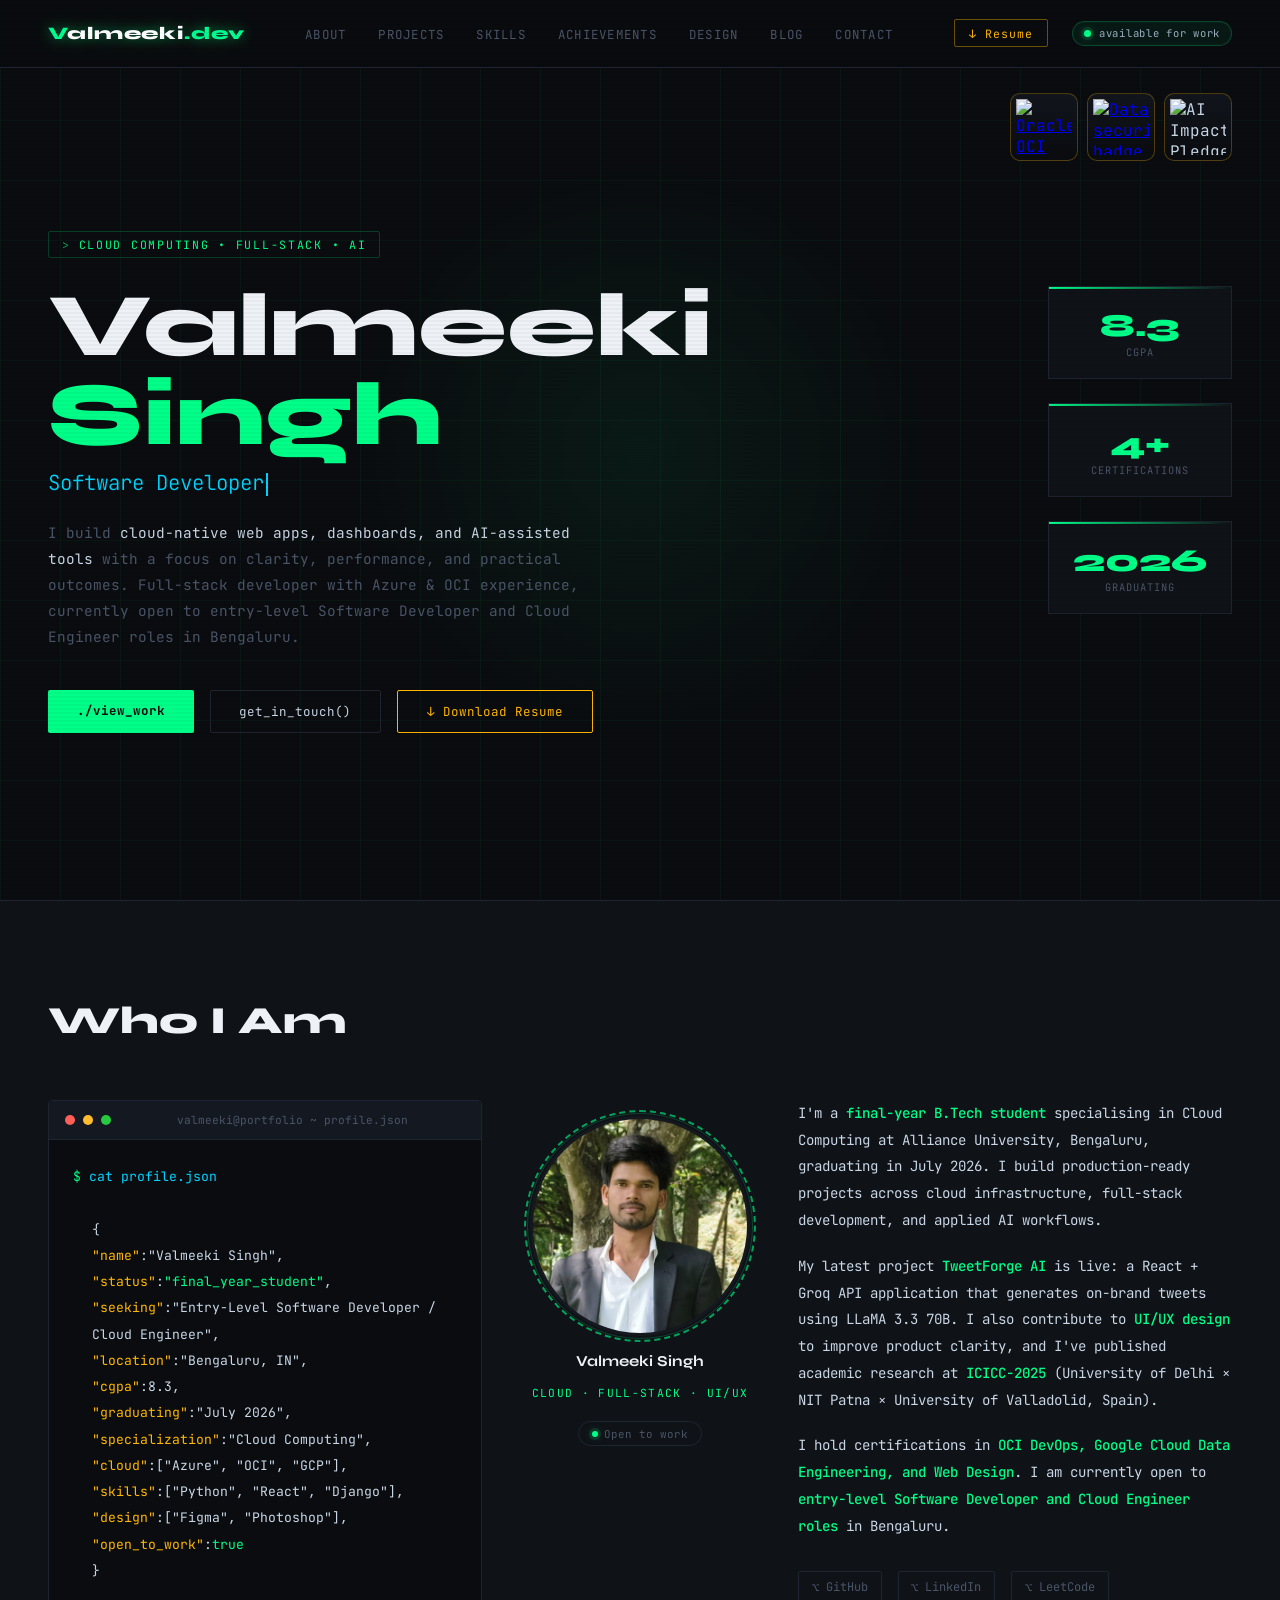
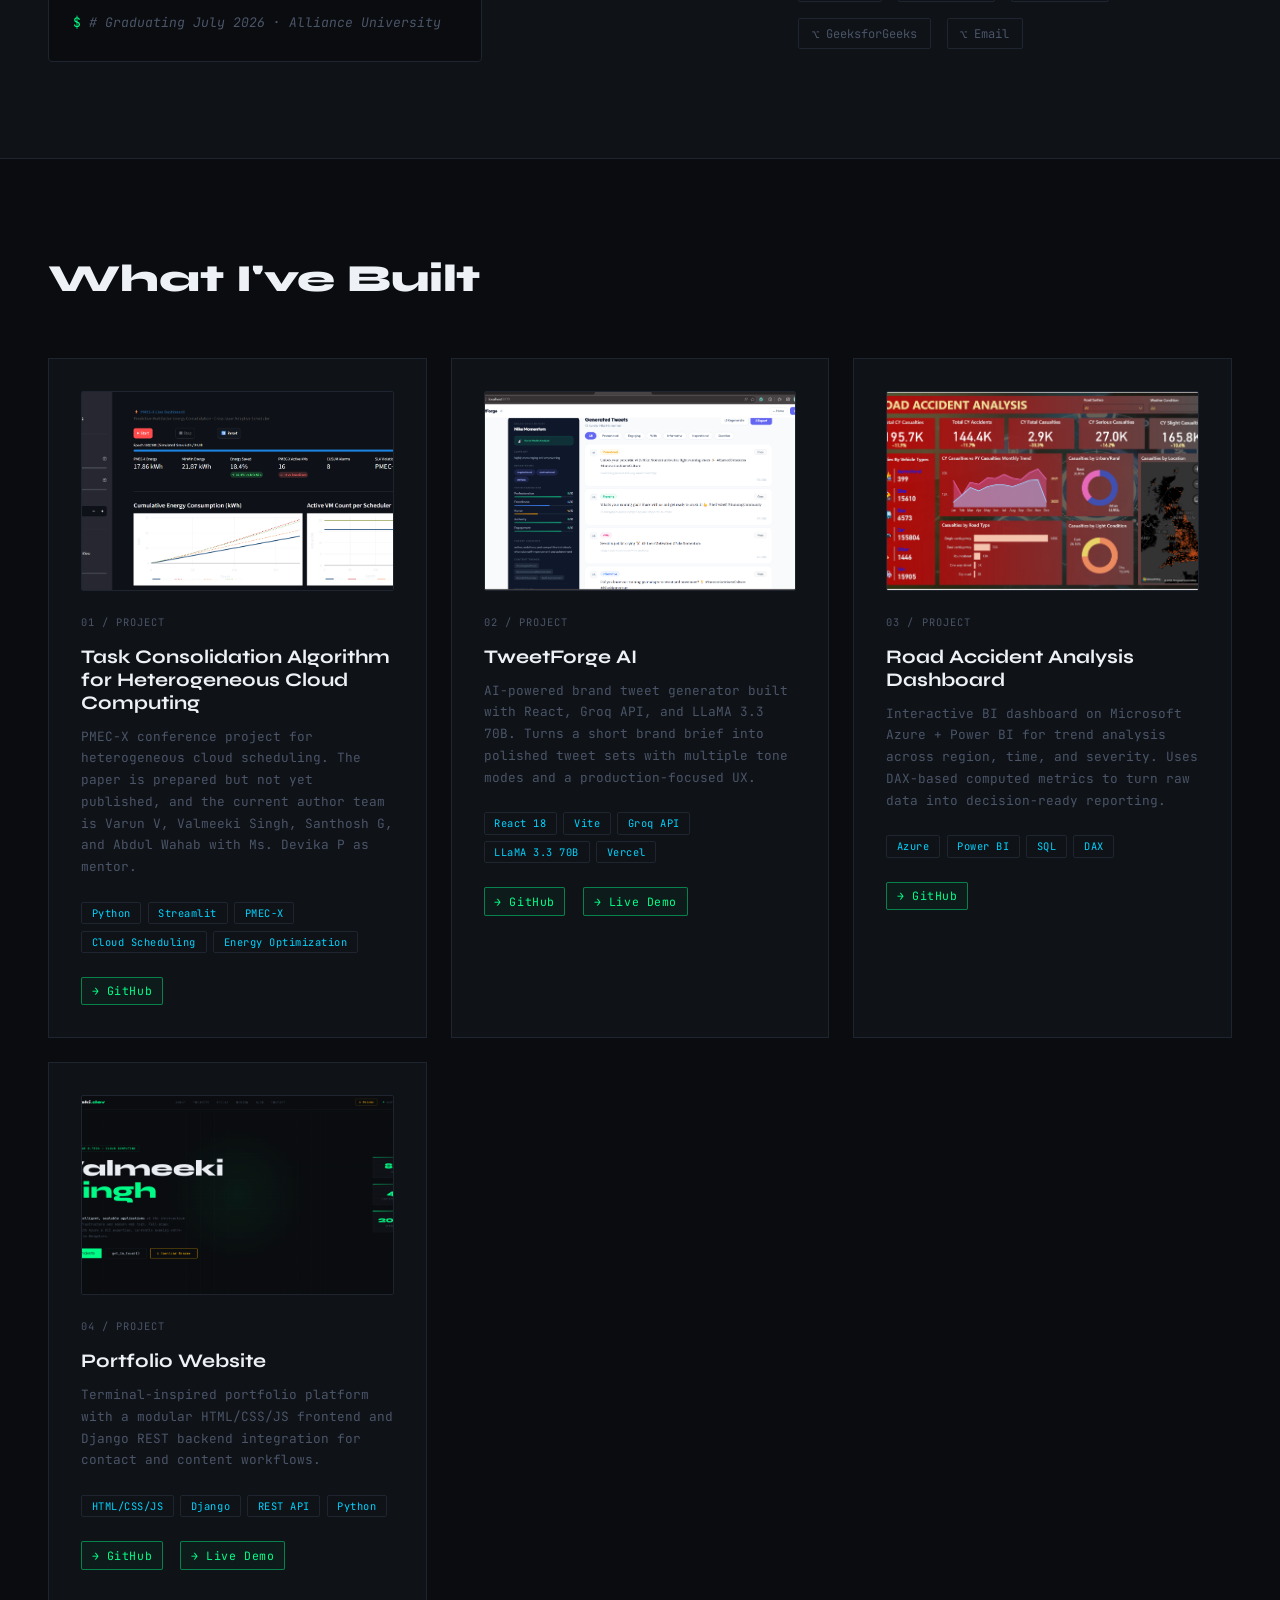
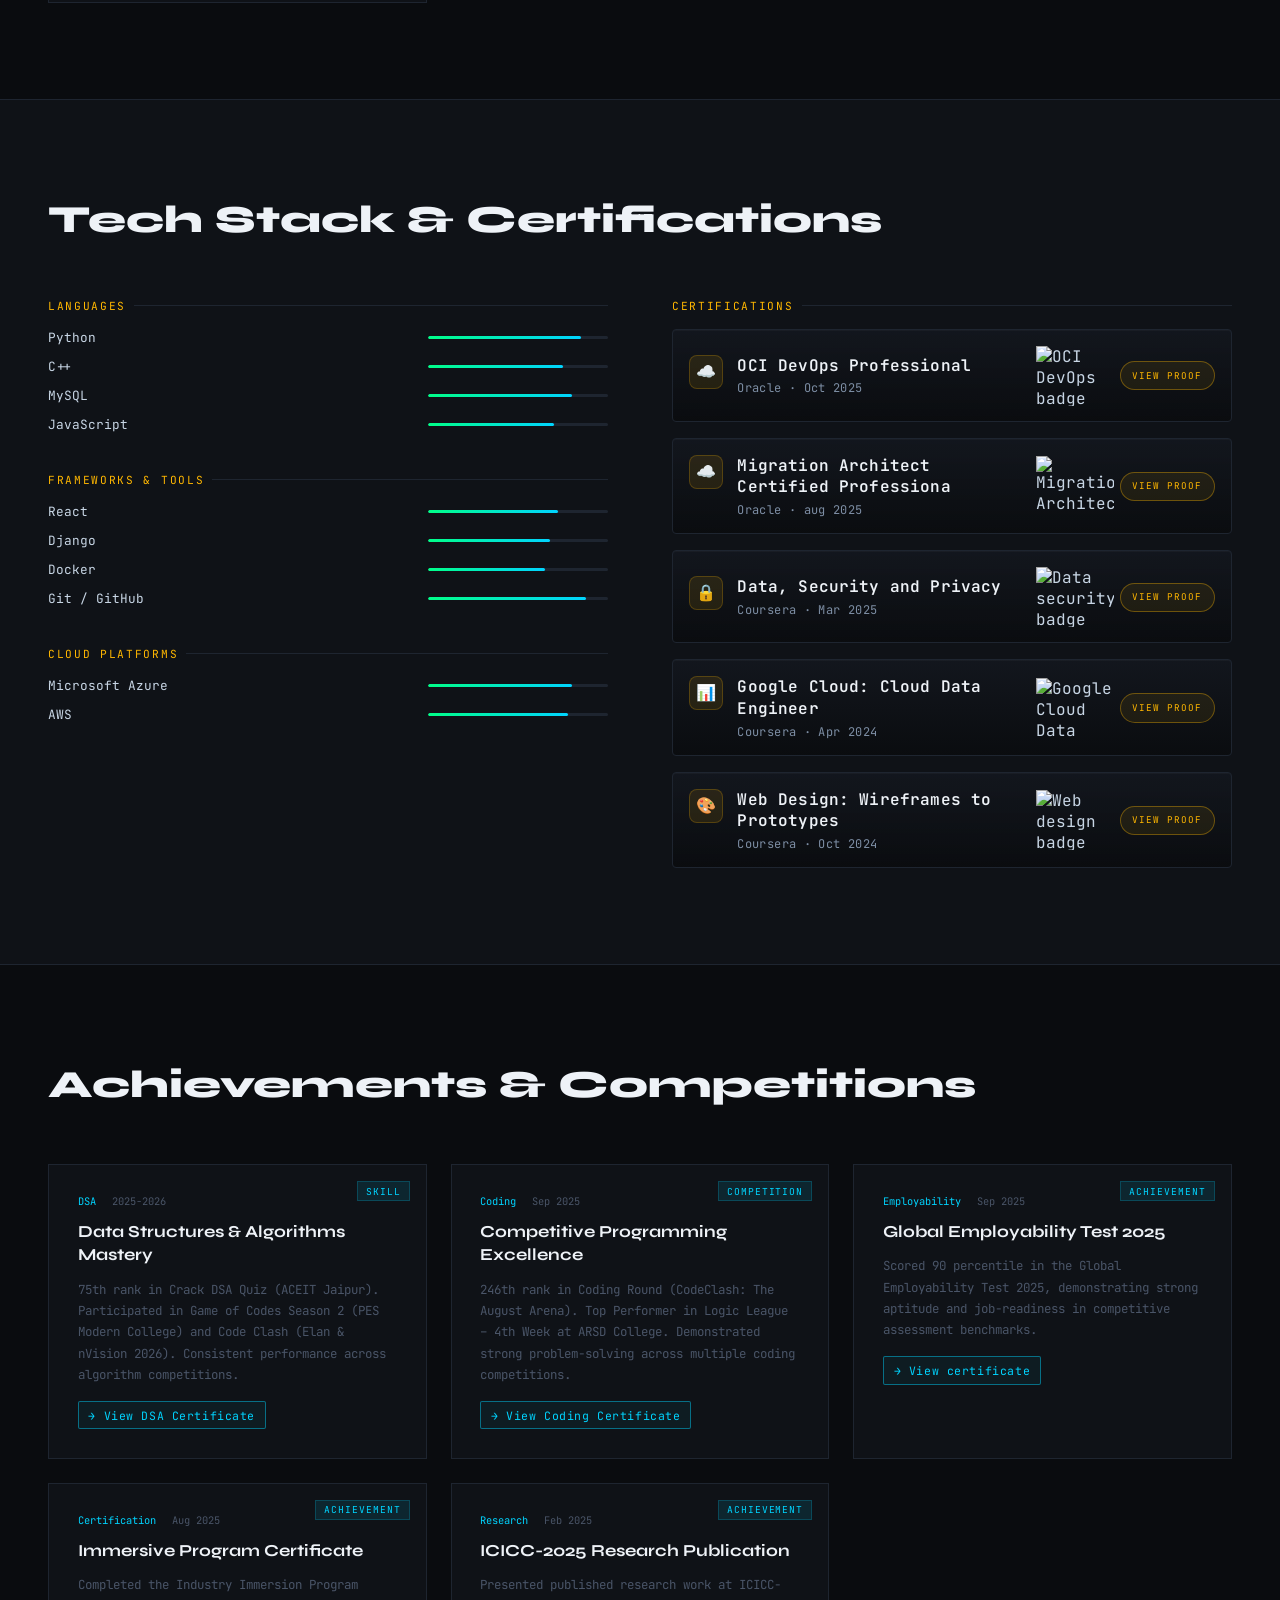
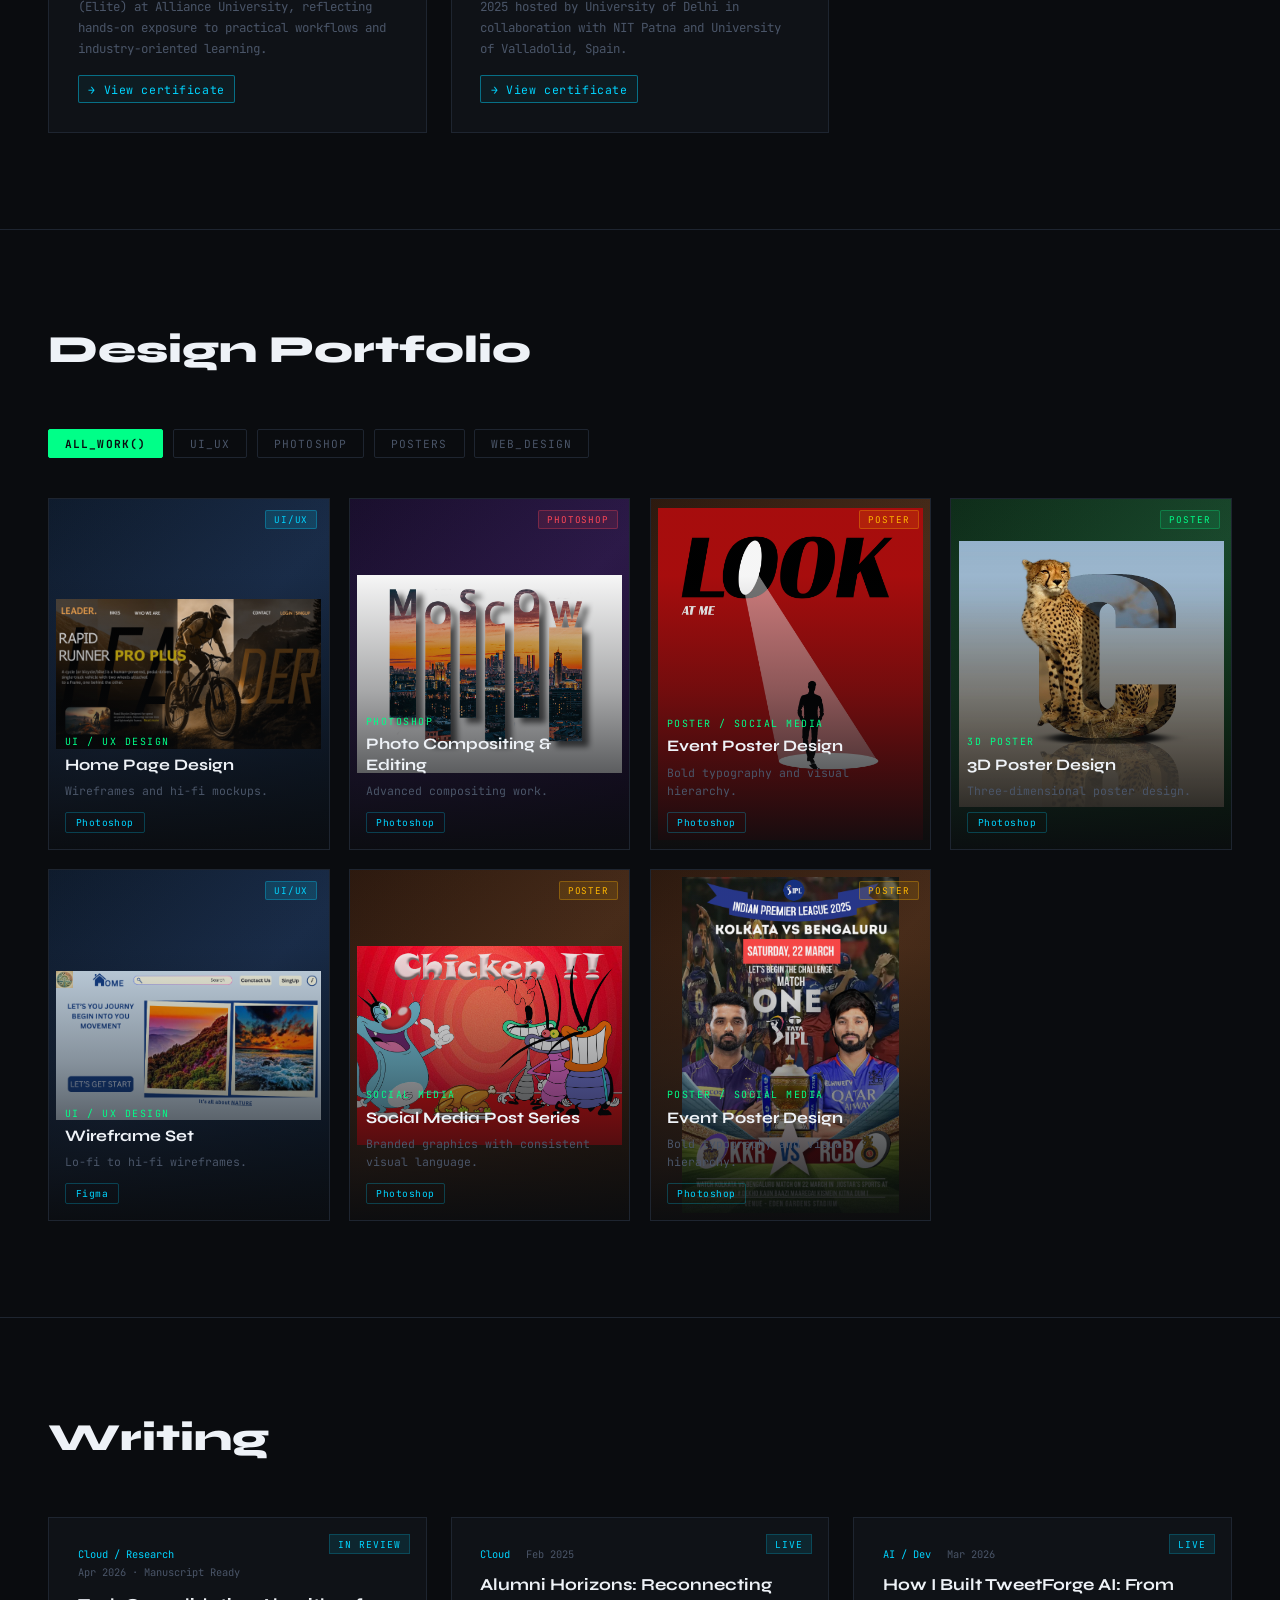
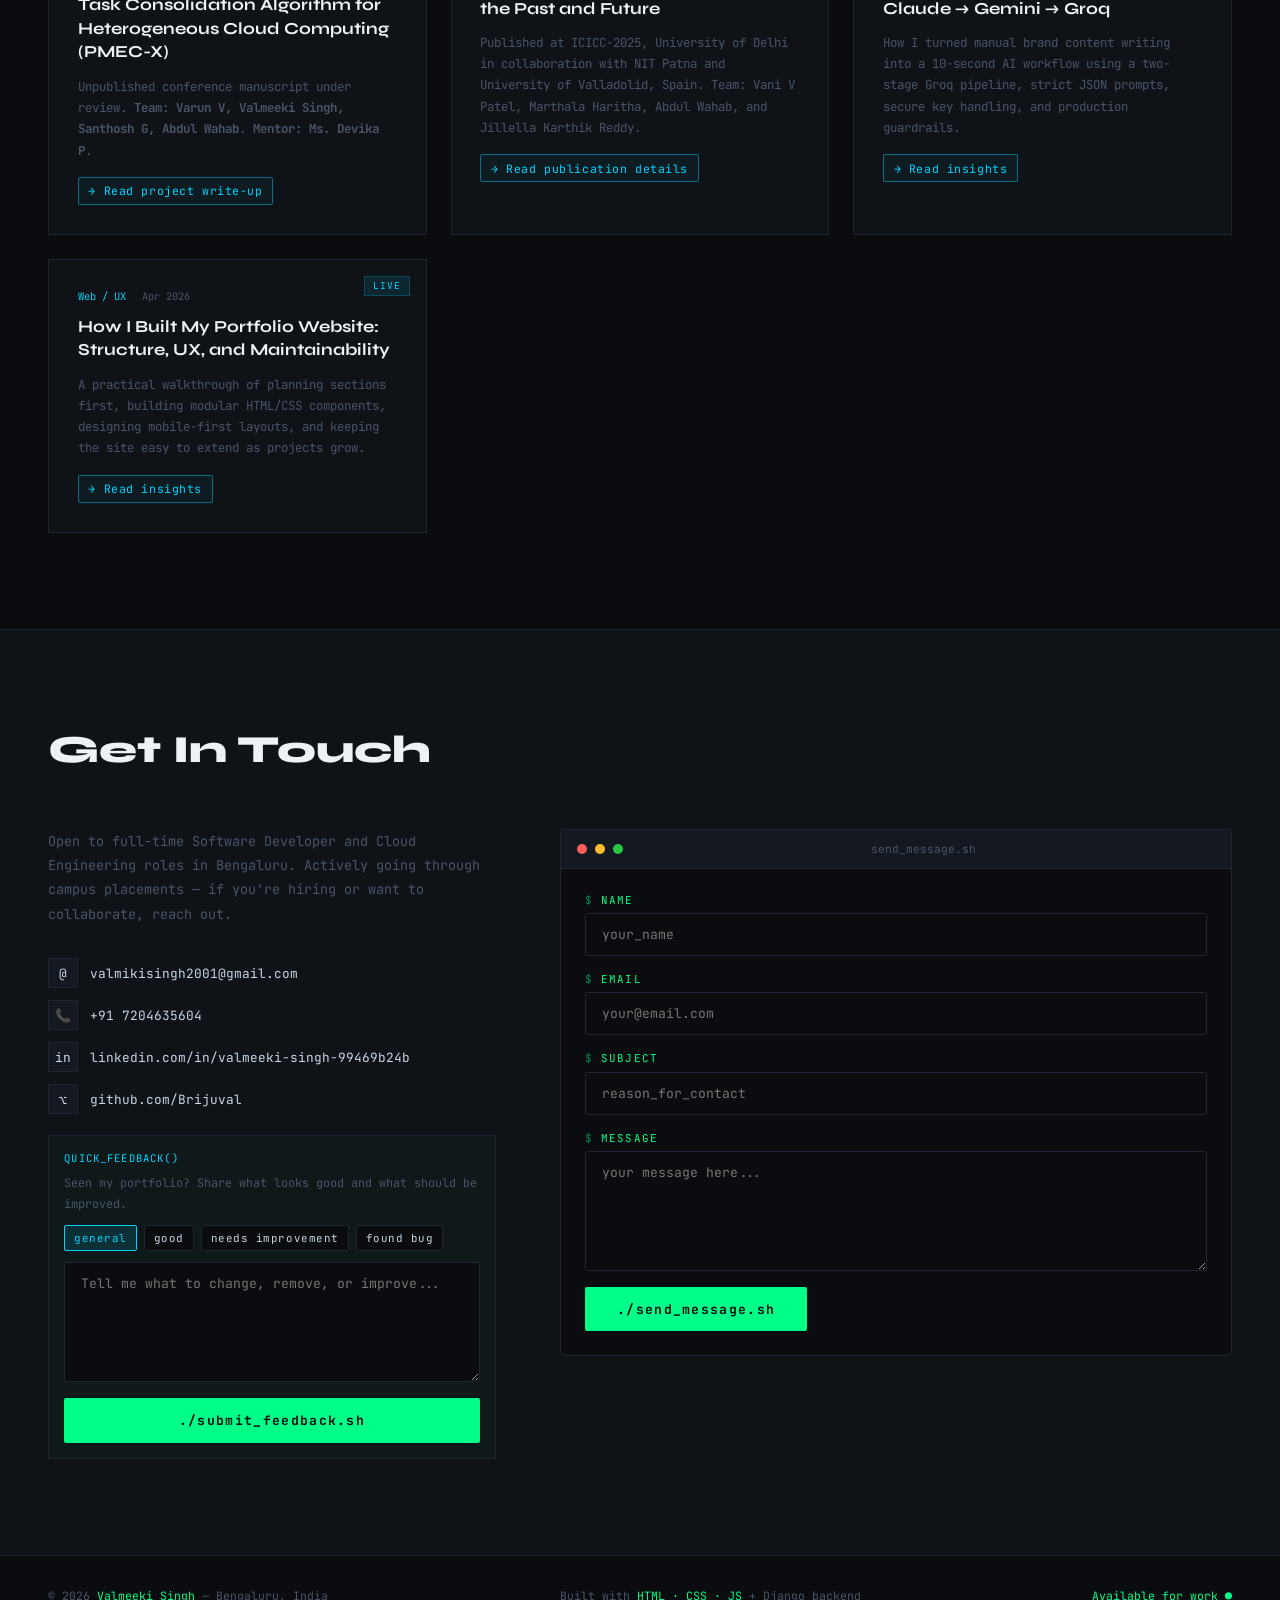
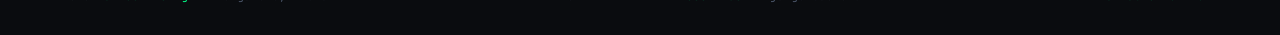
==== commit c6a72698: "Update writing section team and mentor highlight" ====
--- a/index.html
+++ b/index.html
@@ -1685,7 +1685,7 @@
         <div class="blog-coming-soon">IN REVIEW</div>
         <div class="blog-meta"><span class="blog-tag-label">Cloud / Research</span><span>Apr 2026 · Manuscript Ready</span></div>
         <h3 class="blog-title">Task Consolidation Algorithm for Heterogeneous Cloud Computing (PMEC-X)</h3>
-        <p class="blog-excerpt">Unpublished conference manuscript under review. Team: Varun V, Valmeeki Singh, Santhosh G, Abdul Wahab. Mentor: Ms. Devika P.</p>
+        <p class="blog-excerpt">Unpublished conference manuscript under review. <strong>Team:</strong> <strong>Varun V, Valmeeki Singh, Santhosh G, Abdul Wahab</strong>. <strong>Mentor:</strong> <strong>Ms. Devika P</strong>.</p>
         <a href="#" class="blog-read-more" onclick="openArticleModal('pmecx', event)">→ Read project write-up</a>
       </div>
 
@@ -2055,8 +2055,8 @@
           <p>The conference manuscript for PMEC-X is complete and currently under submission. Full publication details and DOI will be added here once the paper is officially accepted/published.</p>
 
           <h4>Team and Mentorship</h4>
-          <p><strong>Authors:</strong> Varun V, Valmeeki Singh, Santhosh G, and Abdul Wahab.</p>
-          <p><strong>Mentor:</strong> Ms. Devika P (Dept. of Computer Science, Alliance University).</p>
+          <p><strong>Authors:</strong> <span class="article-keyword">Varun V</span>, <span class="article-keyword">Valmeeki Singh</span>, <span class="article-keyword">Santhosh G</span>, and <span class="article-keyword">Abdul Wahab</span>.</p>
+          <p><strong>Mentor:</strong> <span class="article-keyword">Ms. Devika P</span> (Dept. of Computer Science, Alliance University).</p>
 
           <h4>Problem Statement</h4>
           <p>Traditional schedulers such as Round Robin and FCFS keep too many VMs active for too long. This leads to high idle power draw and poor energy efficiency. PMEC-X addresses this by combining prediction, scoring, and consolidation in one loop.</p>
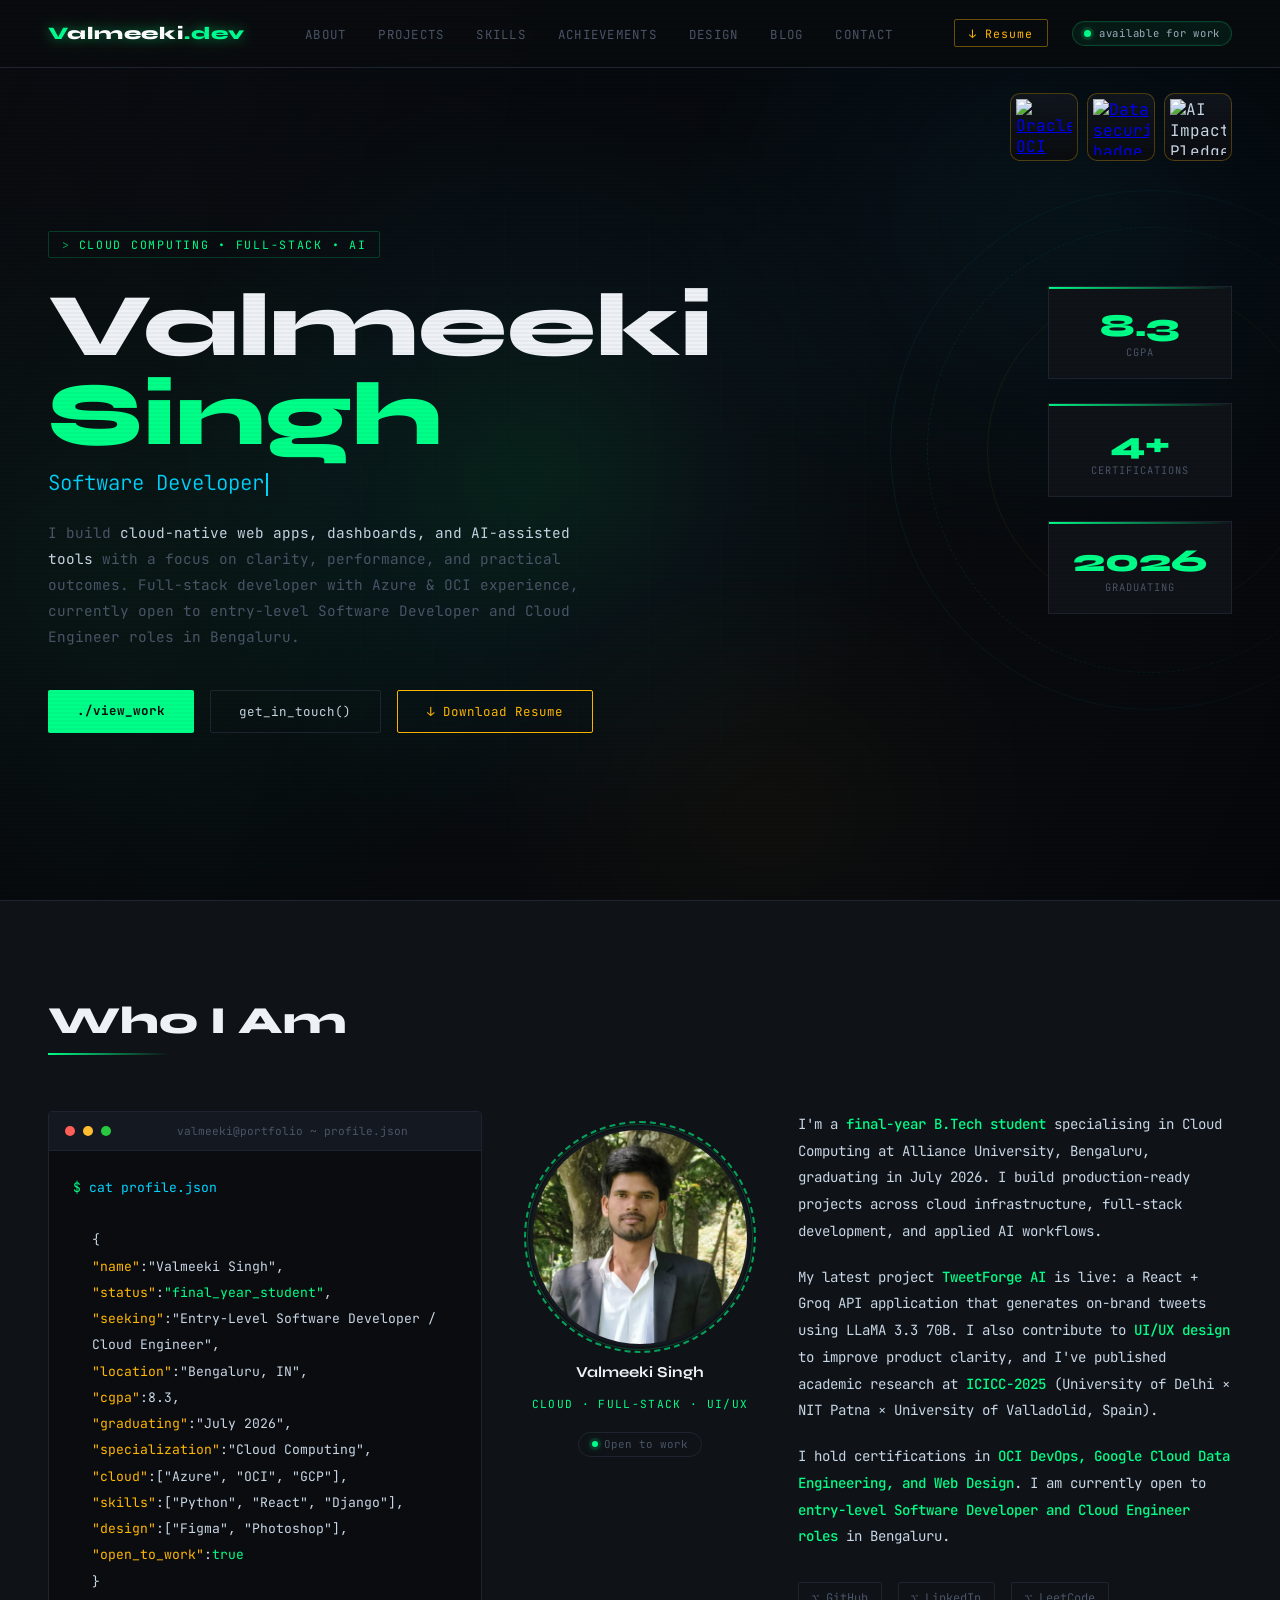
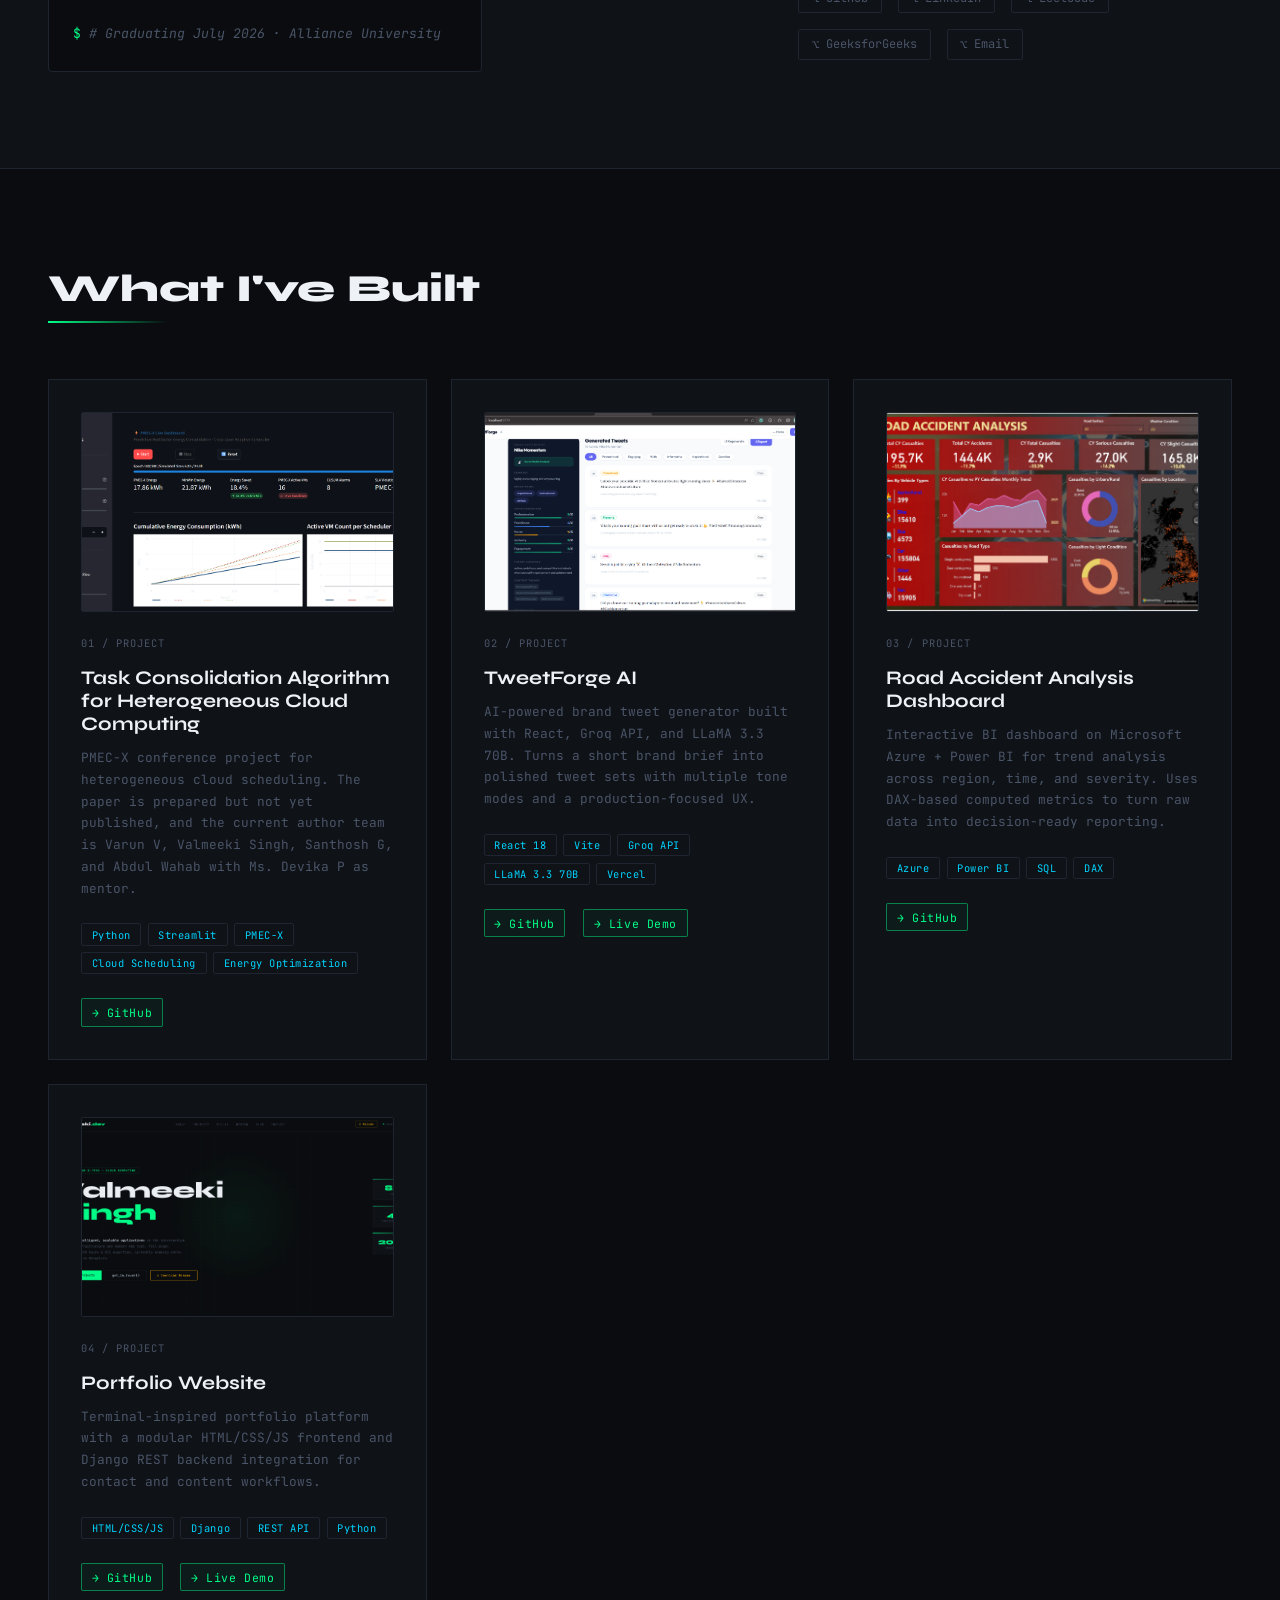
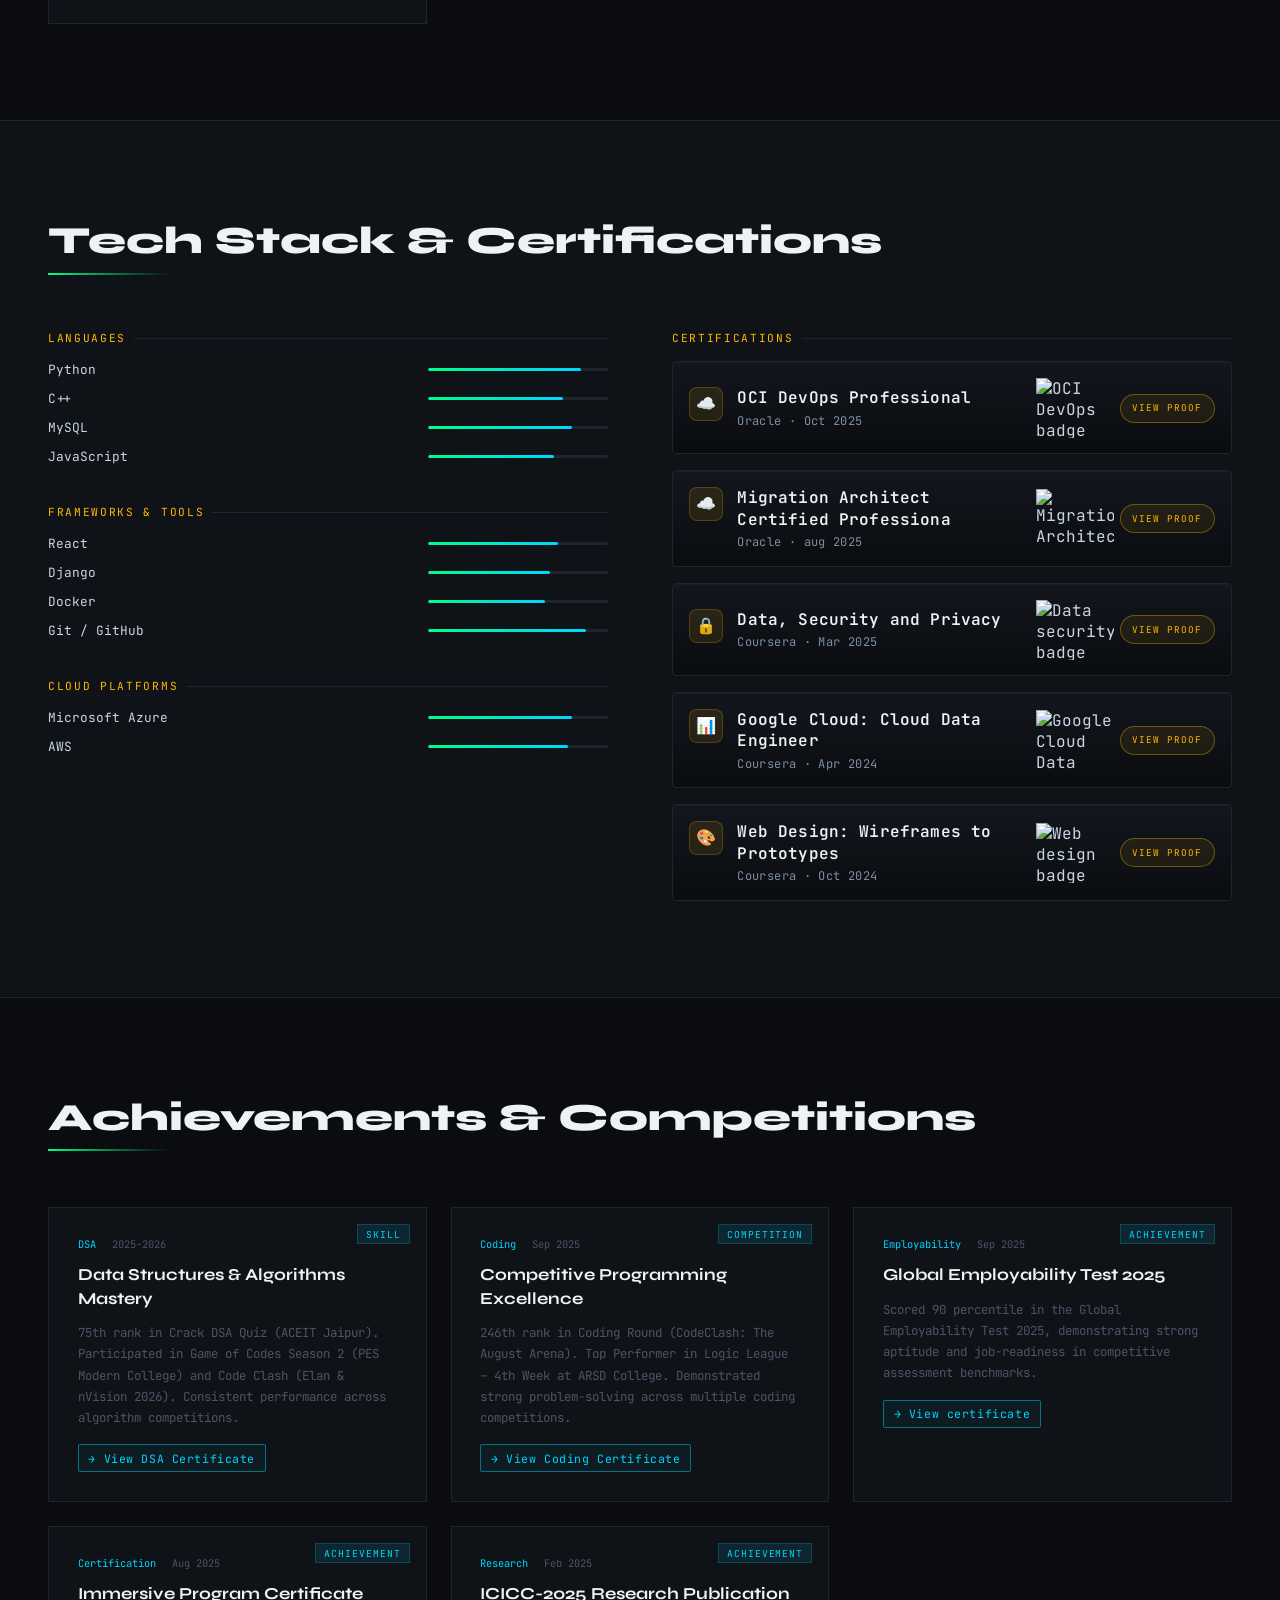
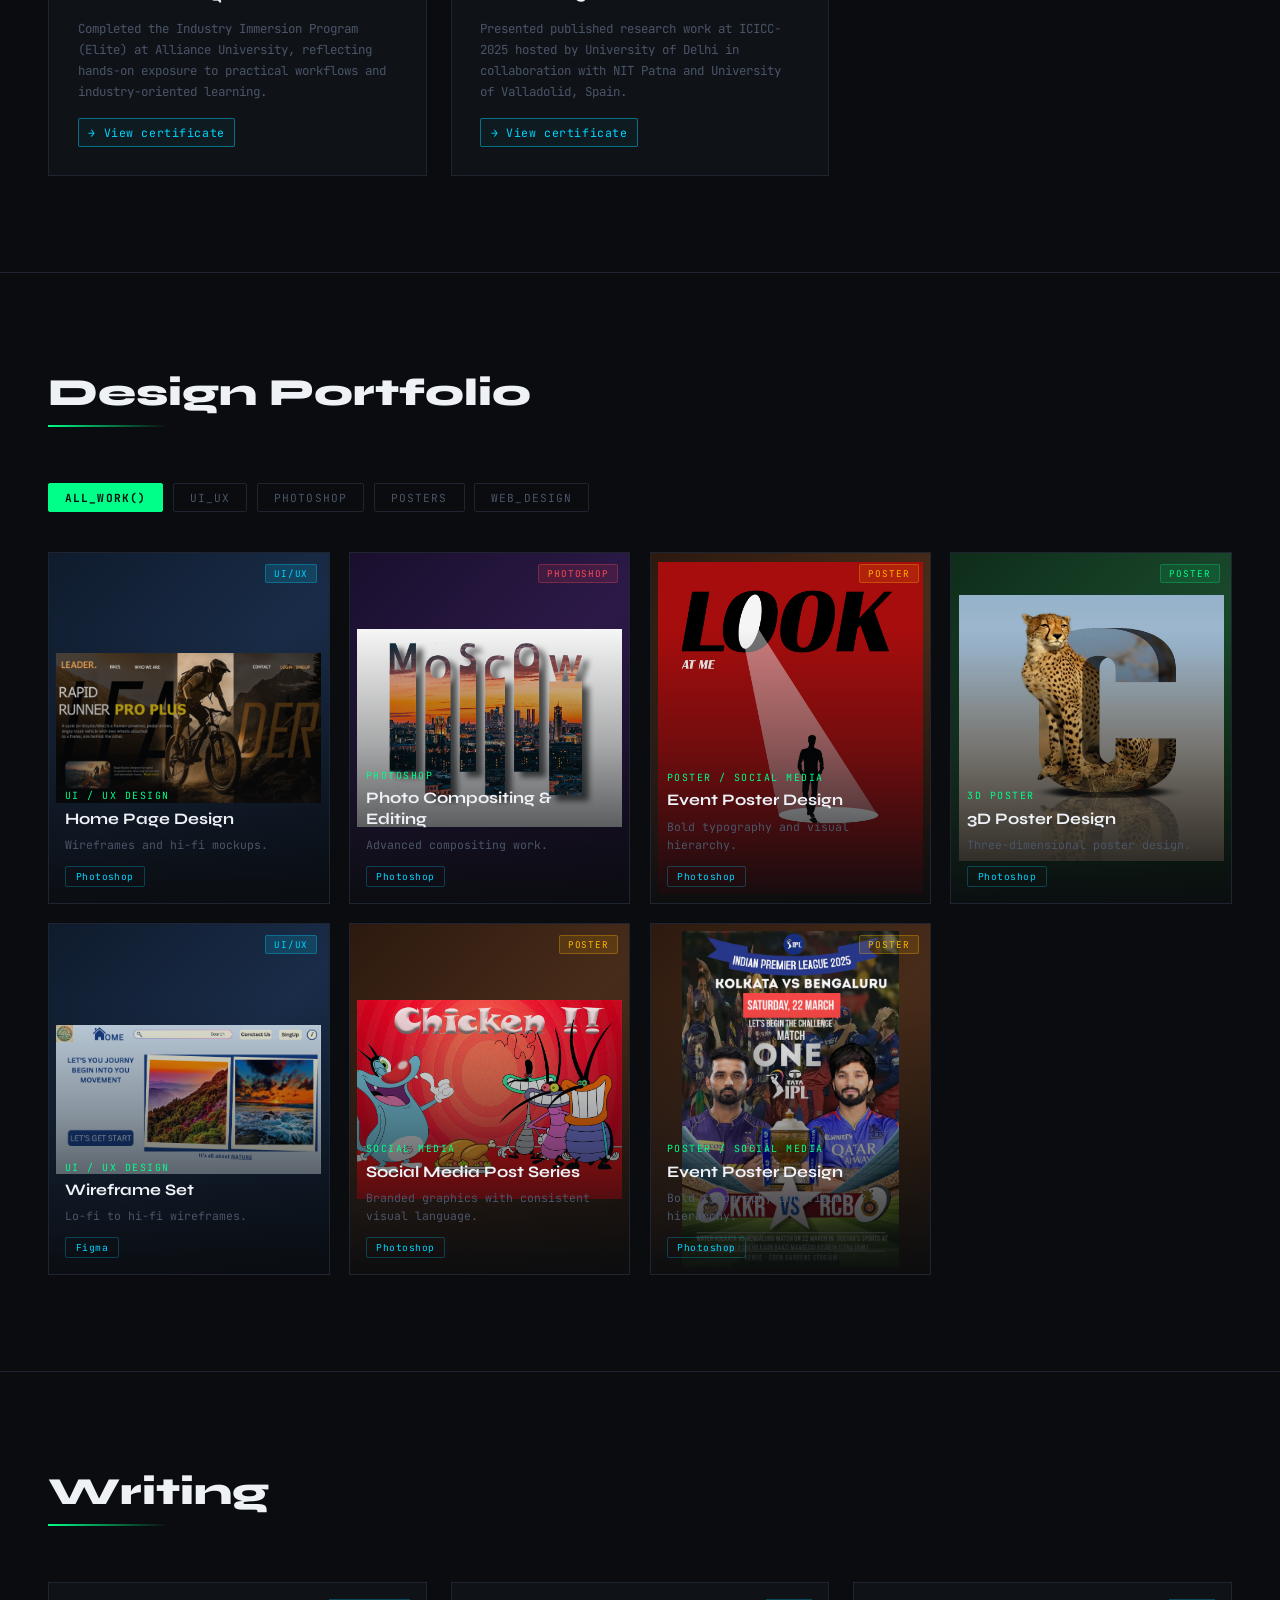
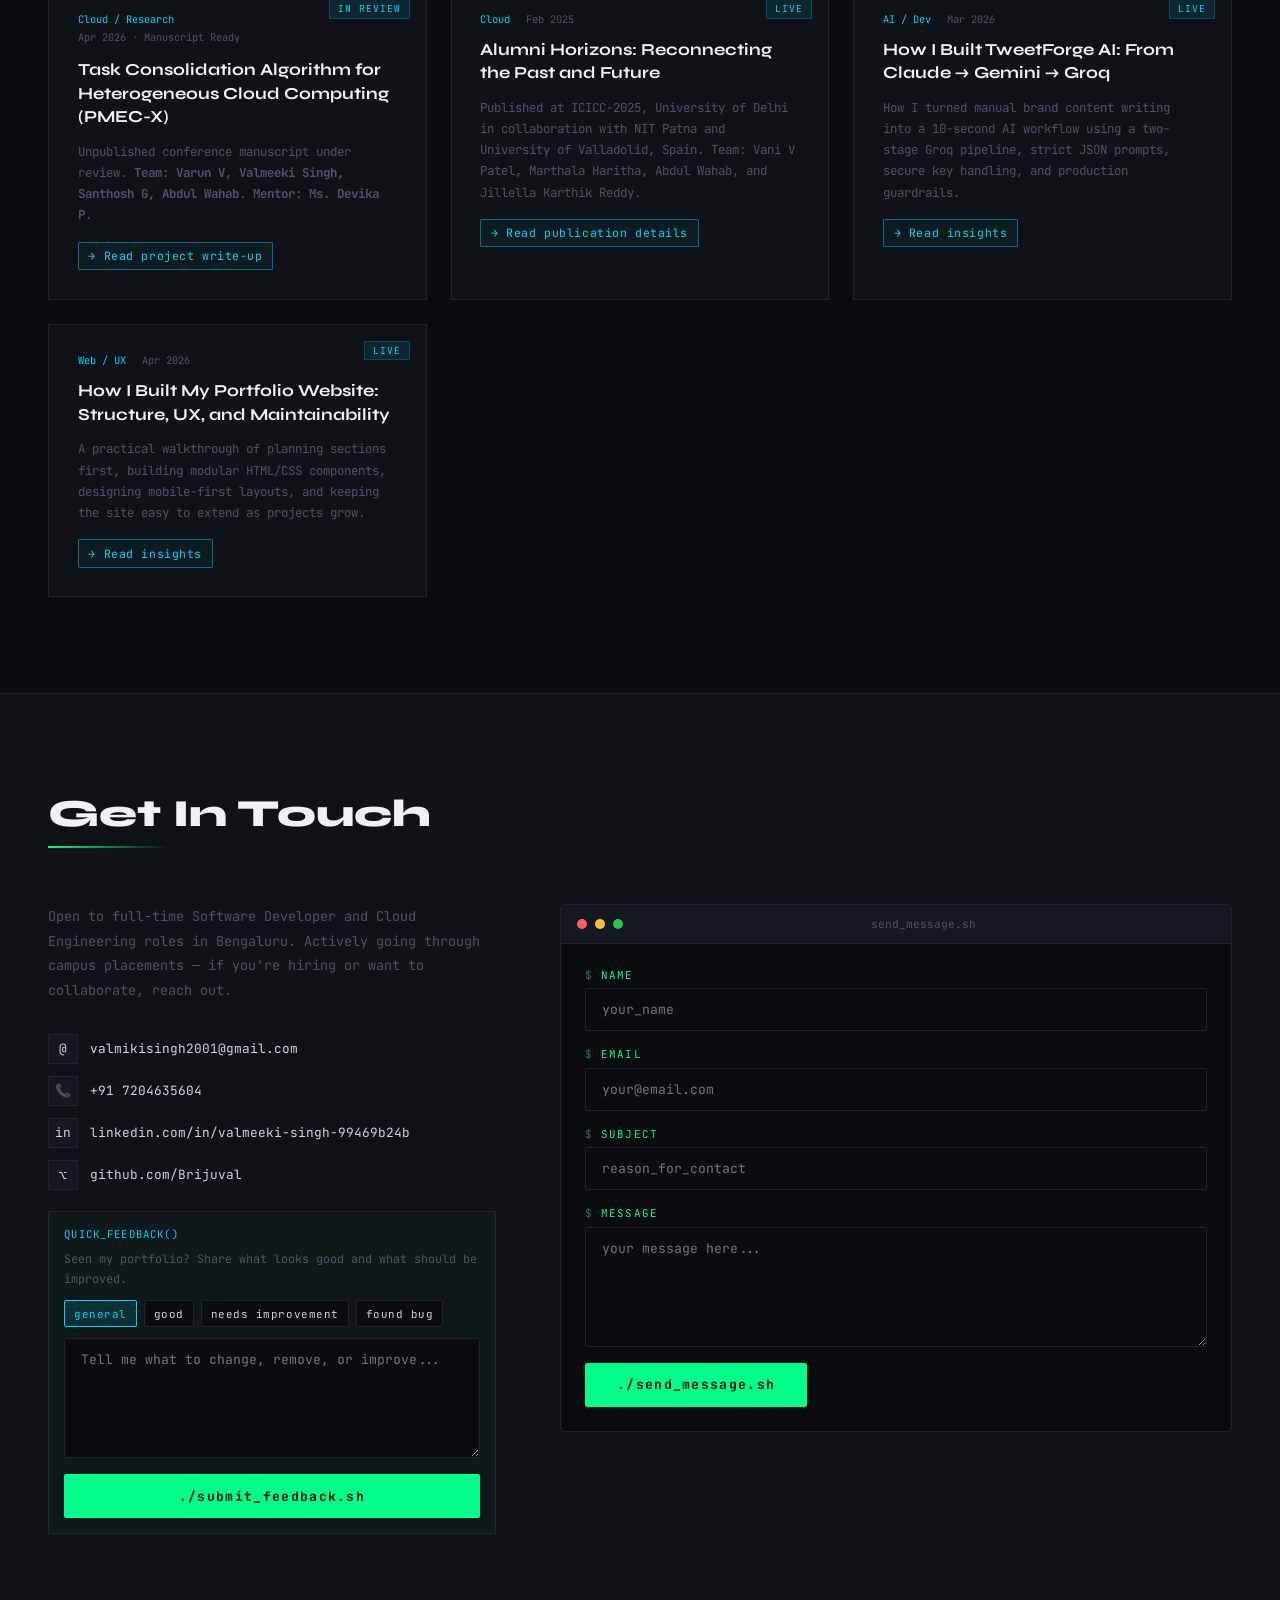
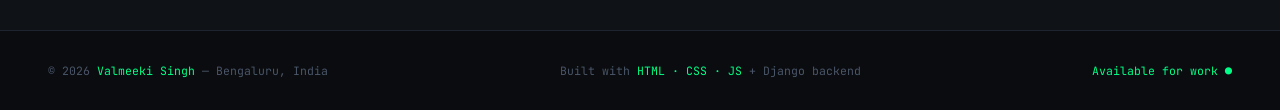
==== commit 805acf8c: "Refine portfolio UI animations and update backend contact tracking" ====
--- a/index.html
+++ b/index.html
@@ -8,8 +8,29 @@
   <meta property="og:title" content="Valmeeki Singh | Cloud & Full-Stack Developer" />
   <meta property="og:description" content="Cloud computing student building AI-powered web apps, Azure dashboards, and polished full-stack experiences." />
   <meta property="og:type" content="website" />
+  <meta property="og:url" content="https://valmeeki.netlify.app/" />
+  <meta property="og:image" content="https://valmeeki.netlify.app/images/projects/portfolio.png" />
+  <meta name="twitter:card" content="summary_large_image" />
+  <meta name="twitter:title" content="Valmeeki Singh | Cloud & Full-Stack Developer" />
+  <meta name="twitter:description" content="Cloud computing student building AI-powered web apps, Azure dashboards, and polished full-stack experiences." />
+  <meta name="twitter:image" content="https://valmeeki.netlify.app/images/projects/portfolio.png" />
+  <link rel="canonical" href="https://valmeeki.netlify.app/" />
   <title>Valmeeki Singh | Cloud & Full-Stack Developer</title>
   <link href="https://fonts.googleapis.com/css2?family=JetBrains+Mono:wght@300;400;500;700&family=Syne:wght@400;600;700;800&display=swap" rel="stylesheet"/>
+  <script type="application/ld+json">
+    {
+      "@context": "https://schema.org",
+      "@type": "Person",
+      "name": "Valmeeki Singh",
+      "jobTitle": "Cloud & Full-Stack Developer",
+      "url": "https://valmeeki.netlify.app/",
+      "sameAs": [
+        "https://github.com/Brijuval",
+        "https://www.linkedin.com/in/valmeeki-singh-99469b24b/",
+        "https://leetcode.com/u/Valmiki_singh/"
+      ]
+    }
+  </script>
 
   <style>
     /* ================================================
@@ -41,6 +62,71 @@
       --text:   #c8d6e5;   /* body text */
       --muted:  #4a5568;   /* secondary / placeholder text */
       --white:  #eef2f7;   /* headings */
+
+      /* Motion defaults (balanced) */
+      --motion-reveal-distance: 20px;
+      --motion-reveal-duration: 0.6s;
+      --motion-reveal-ease: cubic-bezier(0.2, 0.8, 0.2, 1);
+      --motion-grid-duration: 36s;
+      --motion-grid-shift: 24px;
+      --motion-grid-opacity-max: 0.9;
+      --motion-grid-opacity-min: 0.55;
+      --motion-blink-duration: 1.4s;
+      --motion-hover-lift: 3px;
+      --motion-sweep-duration: 0.6s;
+      --motion-accent-duration: 0.55s;
+      --motion-pulse-duration: 2s;
+      --motion-spin-duration: 14s;
+      --motion-loop-play-state: running;
+    }
+
+    /* Cinematic: slower, softer motion */
+    body.motion-cinematic {
+      --motion-reveal-distance: 24px;
+      --motion-reveal-duration: 0.9s;
+      --motion-grid-duration: 52s;
+      --motion-grid-shift: 32px;
+      --motion-grid-opacity-max: 0.82;
+      --motion-grid-opacity-min: 0.48;
+      --motion-blink-duration: 1.9s;
+      --motion-hover-lift: 4px;
+      --motion-sweep-duration: 0.85s;
+      --motion-accent-duration: 0.8s;
+      --motion-pulse-duration: 2.8s;
+      --motion-spin-duration: 18s;
+    }
+
+    /* Snappy: faster and more responsive */
+    body.motion-snappy {
+      --motion-reveal-distance: 14px;
+      --motion-reveal-duration: 0.34s;
+      --motion-grid-duration: 18s;
+      --motion-grid-shift: 18px;
+      --motion-grid-opacity-max: 1;
+      --motion-grid-opacity-min: 0.62;
+      --motion-blink-duration: 0.9s;
+      --motion-hover-lift: 2px;
+      --motion-sweep-duration: 0.42s;
+      --motion-accent-duration: 0.32s;
+      --motion-pulse-duration: 1.4s;
+      --motion-spin-duration: 10s;
+    }
+
+    /* Minimal: very low motion while keeping style */
+    body.motion-minimal {
+      --motion-reveal-distance: 8px;
+      --motion-reveal-duration: 0.24s;
+      --motion-grid-duration: 80s;
+      --motion-grid-shift: 2px;
+      --motion-grid-opacity-max: 0.66;
+      --motion-grid-opacity-min: 0.6;
+      --motion-blink-duration: 2.4s;
+      --motion-hover-lift: 1px;
+      --motion-sweep-duration: 0.22s;
+      --motion-accent-duration: 0.2s;
+      --motion-pulse-duration: 4.4s;
+      --motion-spin-duration: 28s;
+      --motion-loop-play-state: paused;
     }
 
     /* ── RESET ── */
@@ -48,10 +134,23 @@
       box-sizing: border-box;
       margin: 0;
       padding: 0;
-      cursor: none !important; /* hides default cursor everywhere */
+      cursor: auto;
     }
 
     html { scroll-behavior: smooth; }
+
+    @media (hover: hover) and (pointer: fine) {
+      *, *::before, *::after {
+        cursor: none !important;
+      }
+    }
+
+    @media (hover: none), (pointer: coarse) {
+      .cursor,
+      .cursor-trail {
+        display: none !important;
+      }
+    }
 
     body {
       background: var(--bg);
@@ -100,8 +199,9 @@
     /* ── SHARED FADE-UP ANIMATION ── */
     .fade-up {
       opacity: 0;
-      transform: translateY(30px);
-      transition: all 0.6s ease;
+      transform: translateY(var(--motion-reveal-distance));
+      transition: opacity var(--motion-reveal-duration) ease, transform var(--motion-reveal-duration) var(--motion-reveal-ease);
+      transition-delay: var(--delay, 0ms);
     }
     .fade-up.visible {
       opacity: 1;
@@ -126,6 +226,19 @@
       color: var(--white);
     }
     .section-title .dim { color: var(--muted); font-weight: 400; }
+    .section-title::after {
+      content: '';
+      display: block;
+      width: 0;
+      height: 2px;
+      margin-top: 0.55rem;
+      background: linear-gradient(90deg, var(--green), transparent);
+      transition: width var(--motion-accent-duration) ease;
+      transition-delay: calc(var(--delay, 0ms) + 80ms);
+    }
+    .section-header.visible .section-title::after {
+      width: 120px;
+    }
 
     /* ── SHARED BUTTONS ── */
     .btn {
@@ -142,6 +255,15 @@
     .btn-primary:hover { background: var(--green2); box-shadow: 0 0 30px rgba(0,255,136,0.3); transform: translateY(-1px); }
     .btn-ghost { border: 1px solid var(--border); color: var(--text); }
     .btn-ghost:hover { border-color: var(--green); color: var(--green); transform: translateY(-1px); }
+
+    a:focus-visible,
+    button:focus-visible,
+    input:focus-visible,
+    textarea:focus-visible {
+      outline: 2px solid var(--cyan);
+      outline-offset: 2px;
+      box-shadow: 0 0 0 3px rgba(0,212,255,0.16);
+    }
      
 
     /* Resume download button — hero section */
@@ -244,6 +366,59 @@
       text-shadow: 0 0 12px rgba(0,255,136,0.45), 0 0 24px rgba(0,255,136,0.22);
       filter: brightness(1.08);
     }
+    .nav-toggle {
+      display: none;
+      width: 38px;
+      height: 34px;
+      border: 1px solid var(--border);
+      background: rgba(15,18,23,0.85);
+      color: var(--text);
+      align-items: center;
+      justify-content: center;
+      font-family: 'JetBrains Mono', monospace;
+      font-size: 1.05rem;
+      line-height: 1;
+      border-radius: 2px;
+      transition: border-color 0.2s, color 0.2s, background 0.2s;
+    }
+    .nav-toggle:hover {
+      border-color: var(--green);
+      color: var(--green);
+    }
+    .mobile-menu {
+      display: none;
+      position: fixed;
+      top: 64px;
+      left: 0;
+      right: 0;
+      z-index: 490;
+      background: rgba(10,12,15,0.98);
+      border-bottom: 1px solid var(--border);
+      padding: 0.85rem 1.5rem 1rem;
+    }
+    .mobile-menu.open { display: block; }
+    .mobile-menu ul {
+      list-style: none;
+      display: grid;
+      gap: 0.55rem;
+    }
+    .mobile-menu a {
+      display: block;
+      text-decoration: none;
+      text-transform: uppercase;
+      letter-spacing: 0.08em;
+      font-size: 0.78rem;
+      color: var(--text);
+      padding: 0.5rem 0.2rem;
+      border-bottom: 1px solid rgba(30,37,48,0.5);
+    }
+    .mobile-menu a.active {
+      color: var(--green);
+      border-bottom-color: rgba(0,255,136,0.45);
+    }
+    body.menu-open {
+      overflow: hidden !important;
+    }
     .nav-links { display: flex; gap: 2rem; list-style: none; }
     .nav-links a {
       color: var(--muted);
@@ -295,7 +470,8 @@
       height: 7px;
       background: var(--green);
       border-radius: 50%;
-      animation: pulse 2s infinite;
+      animation: pulse var(--motion-pulse-duration) infinite;
+      animation-play-state: var(--motion-loop-play-state);
       box-shadow: 0 0 0 3px rgba(0,255,136,0.12), 0 0 10px rgba(0,255,136,0.35);
       flex-shrink: 0;
     }
@@ -315,23 +491,100 @@
       padding: 8rem 3rem 4rem;
       position: relative;
       overflow: hidden;
+      isolation: isolate;
+      background: linear-gradient(180deg, rgba(7,10,15,0.9) 0%, rgba(10,12,15,0.96) 36%, rgba(10,12,15,1) 100%);
+    }
+    #hero::before {
+      content: '';
+      position: absolute;
+      inset: -10% -14%;
+      background:
+        radial-gradient(44% 52% at 16% 62%, rgba(0,255,136,0.12), transparent 70%),
+        radial-gradient(36% 44% at 78% 28%, rgba(0,212,255,0.12), transparent 74%),
+        radial-gradient(22% 30% at 58% 84%, rgba(255,183,0,0.06), transparent 82%);
+      filter: blur(18px) saturate(106%);
+      opacity: 0.72;
+      z-index: 0;
+      pointer-events: none;
+      animation: heroAmbient 18s ease-in-out infinite alternate;
+      animation-play-state: var(--motion-loop-play-state);
+    }
+    #hero::after {
+      content: '';
+      position: absolute;
+      inset: 0;
+      background:
+        linear-gradient(110deg, rgba(255,255,255,0.018) 0%, rgba(255,255,255,0) 38%),
+        radial-gradient(circle at 50% 55%, rgba(0,0,0,0) 0%, rgba(4,7,12,0.46) 68%, rgba(3,5,9,0.76) 100%);
+      z-index: 1;
+      pointer-events: none;
+    }
+    .hero-orbit {
+      position: absolute;
+      right: -130px;
+      top: 50%;
+      width: 520px;
+      height: 520px;
+      transform: translateY(-50%);
+      border-radius: 50%;
+      border: 1px solid rgba(0,212,255,0.15);
+      opacity: 0.65;
+      z-index: 1;
+      animation: orbitShift 20s ease-in-out infinite alternate;
+      animation-play-state: var(--motion-loop-play-state);
+      pointer-events: none;
+    }
+    .hero-orbit::before,
+    .hero-orbit::after {
+      content: '';
+      position: absolute;
+      border-radius: 50%;
+      inset: 36px;
+      border: 1px dashed rgba(0,255,136,0.18);
+    }
+    .hero-orbit::after {
+      inset: 96px;
+      border-style: solid;
+      border-color: rgba(255,183,0,0.16);
+      animation: orbitPulse 8s ease-in-out infinite;
+      animation-play-state: var(--motion-loop-play-state);
     }
     .hero-grid {
       position: absolute; inset: 0;
       background-image:
-        linear-gradient(rgba(0,255,136,0.04) 1px, transparent 1px),
-        linear-gradient(90deg, rgba(0,255,136,0.04) 1px, transparent 1px);
-      background-size: 60px 60px;
-      animation: gridMove 20s linear infinite;
-    }
-    @keyframes gridMove { 0% { transform: translateY(0); } 100% { transform: translateY(60px); } }
+        linear-gradient(rgba(0,255,136,0.03) 1px, transparent 1px),
+        linear-gradient(90deg, rgba(0,255,136,0.03) 1px, transparent 1px);
+      background-size: 72px 72px;
+      animation: gridDrift var(--motion-grid-duration) ease-in-out infinite;
+      animation-play-state: var(--motion-loop-play-state);
+      z-index: 2;
+      opacity: 0.42;
+      mask-image: radial-gradient(circle at 46% 54%, black 30%, transparent 100%);
+    }
+    @keyframes gridDrift {
+      0%, 100% { transform: translate3d(0, 0, 0); opacity: var(--motion-grid-opacity-max); }
+      50% { transform: translate3d(0, var(--motion-grid-shift), 0); opacity: var(--motion-grid-opacity-min); }
+    }
     .hero-glow {
-      position: absolute; width: 600px; height: 600px;
-      background: radial-gradient(circle, rgba(0,255,136,0.06) 0%, transparent 70%);
-      top: 50%; left: 50%; transform: translate(-50%,-50%);
+      position: absolute; width: 760px; height: 760px;
+      background: radial-gradient(circle, rgba(0,255,136,0.09) 0%, rgba(0,212,255,0.035) 34%, transparent 72%);
+      top: 52%; left: 42%; transform: translate(-50%,-50%);
       pointer-events: none;
-    }
-    .hero-content { max-width: 900px; position: relative; z-index: 2; }
+      z-index: 2;
+    }
+    @keyframes heroAmbient {
+      0% { transform: translate3d(0, 0, 0) scale(1); }
+      100% { transform: translate3d(1.2%, -1.1%, 0) scale(1.02); }
+    }
+    @keyframes orbitShift {
+      0% { transform: translateY(-50%) rotate(0deg); opacity: 0.52; }
+      100% { transform: translateY(-50%) rotate(10deg); opacity: 0.72; }
+    }
+    @keyframes orbitPulse {
+      0%, 100% { transform: scale(1); opacity: 0.7; }
+      50% { transform: scale(1.03); opacity: 0.95; }
+    }
+    .hero-content { max-width: 900px; position: relative; z-index: 3; }
     .hero-tag {
       display: inline-flex; align-items: center; gap: 0.5rem;
       font-size: 0.72rem; color: var(--green); letter-spacing: 0.15em;
@@ -342,8 +595,8 @@
     .hero-name { font-family: 'Syne', sans-serif; font-size: clamp(3rem, 7vw, 6rem); font-weight: 800; color: var(--white); line-height: 1; margin-bottom: 0.5rem; }
     .hero-name .accent { color: var(--green); }
     .hero-role { font-size: clamp(1rem, 2vw, 1.3rem); color: var(--cyan); margin-bottom: 1.5rem; font-weight: 300; }
-    .hero-role .blink { display: inline-block; width: 2px; height: 1.1em; background: var(--cyan); vertical-align: middle; margin-left: 2px; animation: blink 1s step-end infinite; }
-    @keyframes blink { 50% { opacity: 0; } }
+    .hero-role .blink { display: inline-block; width: 2px; height: 1.1em; background: var(--cyan); vertical-align: middle; margin-left: 2px; animation: blink var(--motion-blink-duration) ease-in-out infinite; }
+    @keyframes blink { 0%, 100% { opacity: 0.95; } 50% { opacity: 0.35; } }
     .hero-desc { max-width: 560px; font-size: 0.9rem; color: var(--muted); line-height: 1.8; margin-bottom: 2.5rem; }
     .hero-desc span { color: var(--text); }
     .hero-btns { display: flex; gap: 1rem; flex-wrap: wrap; }
@@ -352,7 +605,7 @@
       top: 5.8rem;
       right: 3rem;
       width: fit-content;
-      z-index: 3;
+      z-index: 4;
       padding: 0;
     }
     .hero-badges {
@@ -404,7 +657,7 @@
       font-family: 'JetBrains Mono', monospace;
       white-space: nowrap;
     }
-    .hero-stats { position: absolute; right: 3rem; top: 50%; transform: translateY(-50%); display: flex; flex-direction: column; gap: 1.5rem; }
+    .hero-stats { position: absolute; right: 3rem; top: 50%; transform: translateY(-50%); display: flex; flex-direction: column; gap: 1.5rem; z-index: 4; }
     .stat-card { border: 1px solid var(--border); padding: 1.2rem 1.5rem; background: var(--bg2); min-width: 150px; text-align: center; position: relative; overflow: hidden; }
     .stat-card::before { content: ''; position: absolute; top: 0; left: 0; right: 0; height: 2px; background: linear-gradient(90deg, var(--green), transparent); }
     .stat-num { font-family: 'Syne', sans-serif; font-size: 2rem; font-weight: 800; color: var(--green); }
@@ -443,7 +696,8 @@
   inset: -6px;
   border-radius: 50%;
   border: 2px dashed var(--green);
-  animation: spinRing 14s linear infinite;
+  animation: spinRing var(--motion-spin-duration) linear infinite;
+  animation-play-state: var(--motion-loop-play-state);
   opacity: 0.6;
 }
 
@@ -531,8 +785,18 @@
        ==================================================== */
     .projects-grid { display: grid; grid-template-columns: repeat(auto-fit, minmax(340px, 1fr)); gap: 1.5rem; }
     .project-card { background: var(--bg2); border: 1px solid var(--border); padding: 2rem; position: relative; overflow: hidden; transition: all 0.3s; cursor: pointer; }
+    .project-card::before {
+      content: '';
+      position: absolute;
+      inset: 0;
+      background: linear-gradient(120deg, transparent 30%, rgba(0,255,136,0.12) 50%, transparent 70%);
+      transform: translateX(-120%);
+      transition: transform var(--motion-sweep-duration) ease;
+      pointer-events: none;
+    }
     .project-card::after { content: ''; position: absolute; inset: 0; background: linear-gradient(135deg, rgba(0,255,136,0.03), transparent); opacity: 0; transition: opacity 0.3s; pointer-events: none; }
-    .project-card:hover { border-color: rgba(0,255,136,0.3); transform: translateY(-3px); box-shadow: 0 20px 60px rgba(0,0,0,0.4); }
+    .project-card:hover { border-color: rgba(0,255,136,0.3); transform: translateY(calc(-1 * var(--motion-hover-lift))); box-shadow: 0 20px 60px rgba(0,0,0,0.4); }
+    .project-card:hover::before { transform: translateX(120%); }
     .project-card:hover::after { opacity: 1; }
     .project-num { font-size: 0.65rem; color: var(--muted); letter-spacing: 0.1em; margin-bottom: 1rem; }
     .project-title { font-family: 'Syne', sans-serif; font-size: 1.2rem; font-weight: 700; color: var(--white); margin-bottom: 0.75rem; }
@@ -979,6 +1243,24 @@
     @media (max-width: 900px) {
       nav { padding: 1rem 1.5rem; }
       .nav-links { display: none; }
+      .nav-toggle { display: inline-flex; }
+      .nav-right { gap: 0.55rem; }
+      .nav-status { display: none; }
+      #hero::before {
+        inset: -10% -20% -14% -20%;
+        opacity: 0.54;
+        filter: blur(14px);
+      }
+      #hero::after {
+        background:
+          linear-gradient(110deg, rgba(255,255,255,0.012) 0%, rgba(255,255,255,0) 40%),
+          radial-gradient(circle at 52% 52%, rgba(0,0,0,0) 0%, rgba(4,7,12,0.4) 66%, rgba(3,5,9,0.68) 100%);
+      }
+      .hero-orbit {
+        display: none;
+      }
+      .hero-grid { opacity: 0.3; }
+      .hero-glow { width: 620px; height: 620px; left: 48%; opacity: 0.78; }
       section { padding: 4rem 1.5rem; }
       #hero { padding: 7rem 1.5rem 4rem; align-items: flex-start; flex-direction: column; }
       .hero-content { max-width: 100%; width: 100%; }
@@ -1024,6 +1306,15 @@
       .cert-container { display: block; }
       footer { flex-direction: column; gap: 0.5rem; text-align: center; }
     }
+
+    @media (prefers-reduced-motion: reduce) {
+      html { scroll-behavior: auto; }
+
+      *, *::before, *::after {
+        animation: none !important;
+        transition: none !important;
+      }
+    }
   </style>
 </head>
 <body>
@@ -1038,6 +1329,7 @@
        ==================================================== -->
   <nav>
     <a href="#hero" class="nav-logo">V<span>almeeki</span>.dev</a>
+    <button class="nav-toggle" id="navToggle" type="button" aria-label="Open navigation menu" aria-controls="mobileMenu" aria-expanded="false">☰</button>
     <ul class="nav-links">
       <li><a href="#about">about</a></li>
       <li><a href="#projects">projects</a></li>
@@ -1058,6 +1350,18 @@
 </div>
   </nav>
 
+  <div class="mobile-menu" id="mobileMenu" aria-hidden="true">
+    <ul>
+      <li><a href="#about">about</a></li>
+      <li><a href="#projects">projects</a></li>
+      <li><a href="#skills">skills</a></li>
+      <li><a href="#achievements">achievements</a></li>
+      <li><a href="#design">design</a></li>
+      <li><a href="#blog">blog</a></li>
+      <li><a href="#contact">contact</a></li>
+    </ul>
+  </div>
+
   <!-- ====================================================
        SECTION: HERO
        ✏️  Edit: hero-tag pill, name, desc paragraph,
@@ -1065,6 +1369,7 @@
                  Typing roles → scroll down to JAVASCRIPT
        ==================================================== -->
   <section id="hero">
+    <div class="hero-orbit"></div>
     <div class="hero-grid"></div>
     <div class="hero-glow"></div>
     <div class="hero-badges-panel">
@@ -1160,7 +1465,7 @@
       <div class="about-photo-wrap fade-up">
         <div class="about-photo-ring">
           <!-- ✏️  Make sure images/profile.jpg exists in your images folder -->
-          <img src="images/profile.jpg" alt="Valmeeki Singh" class="about-photo"/>
+          <img src="images/profile.jpg" alt="Valmeeki Singh" class="about-photo" loading="lazy" decoding="async"/>
         </div>
         <div class="about-photo-name">Valmeeki Singh</div>
         <div class="about-photo-title">Cloud · Full-Stack · UI/UX</div>
@@ -1189,10 +1494,10 @@
           in Bengaluru.</p>
 
         <div class="about-links">
-          <a href="https://github.com/Brijuval"                            class="about-link" target="_blank">⌥ GitHub</a>
-          <a href="https://www.linkedin.com/in/valmeeki-singh-99469b24b/" class="about-link" target="_blank">⌥ LinkedIn</a>
-          <a href="https://leetcode.com/u/Valmiki_singh/"                 class="about-link" target="_blank">⌥ LeetCode</a>
-          <a href="https://www.geeksforgeeks.org/profile/valmikisicvho?tab=activity" class="about-link" target="_blank">⌥ GeeksforGeeks</a>
+          <a href="https://github.com/Brijuval"                            class="about-link" target="_blank" rel="noopener noreferrer">⌥ GitHub</a>
+          <a href="https://www.linkedin.com/in/valmeeki-singh-99469b24b/" class="about-link" target="_blank" rel="noopener noreferrer">⌥ LinkedIn</a>
+          <a href="https://leetcode.com/u/Valmiki_singh/"                 class="about-link" target="_blank" rel="noopener noreferrer">⌥ LeetCode</a>
+          <a href="https://www.geeksforgeeks.org/profile/valmikisicvho?tab=activity" class="about-link" target="_blank" rel="noopener noreferrer">⌥ GeeksforGeeks</a>
           <a href="mailto:valmikisingh2001@gmail.com"                     class="about-link">⌥ Email</a>
         </div>
       </div>
@@ -1215,7 +1520,7 @@
       <!-- PROJECT 1 -->
       <div class="project-card fade-up" data-project-id="pmecx">
         <div class="project-image-wrapper">
-          <img src="images/projects/tchacc.png" alt="PMEC-X Cloud Scheduler" onerror="this.style.display='none'; const ph=this.nextElementSibling; if (ph) ph.style.display='flex';">
+          <img src="images/projects/tchacc.png" alt="PMEC-X Cloud Scheduler" loading="lazy" decoding="async" onerror="this.style.display='none'; const ph=this.nextElementSibling; if (ph) ph.style.display='flex';">
           <div class="project-image-placeholder" aria-hidden="true">⚡</div>
         </div>
         <div class="project-num">01 / PROJECT</div>
@@ -1235,7 +1540,7 @@
       <div class="project-card fade-up" data-project-id="tweetforge">
         
         <div class="project-image-wrapper">
-          <img src="images/projects/tweetai.png" alt="TweetForge AI" onerror="this.style.display='none'; const ph=this.nextElementSibling; if (ph) ph.style.display='flex';">
+          <img src="images/projects/tweetai.png" alt="TweetForge AI" loading="lazy" decoding="async" onerror="this.style.display='none'; const ph=this.nextElementSibling; if (ph) ph.style.display='flex';">
           <div class="project-image-placeholder" aria-hidden="true">🚀</div>
         </div>
         <div class="project-num">02 / PROJECT</div>
@@ -1253,7 +1558,7 @@
       <!-- PROJECT 2 -->
       <div class="project-card fade-up" data-project-id="analytics">
         <div class="project-image-wrapper">
-          <img src="images/projects/dashboard.png" alt="Road Accident Analysis Dashboard" onerror="this.style.display='none'; const ph=this.nextElementSibling; if (ph) ph.style.display='flex';">
+          <img src="images/projects/dashboard.png" alt="Road Accident Analysis Dashboard" loading="lazy" decoding="async" onerror="this.style.display='none'; const ph=this.nextElementSibling; if (ph) ph.style.display='flex';">
           <div class="project-image-placeholder" aria-hidden="true">📊</div>
         </div>
         <div class="project-num">03 / PROJECT</div>
@@ -1263,14 +1568,14 @@
           <span class="tag">Azure</span><span class="tag">Power BI</span><span class="tag">SQL</span><span class="tag">DAX</span>
         </div>
         <div class="project-links">
-          <a href="https://github.com/Brijuval/road-accident-analysis-powerbi" class="project-link" target="_blank">→ GitHub</a>
+          <a href="https://github.com/Brijuval/road-accident-analysis-powerbi" class="project-link" target="_blank" rel="noopener noreferrer">→ GitHub</a>
         </div>
       </div>
 
       <!-- PROJECT 3 -->
       <div class="project-card fade-up" data-project-id="portfolio">
         <div class="project-image-wrapper">
-          <img src="images/projects/portfolio.png" alt="Portfolio Website" onerror="this.style.display='none'; const ph=this.nextElementSibling; if (ph) ph.style.display='flex';">
+          <img src="images/projects/portfolio.png" alt="Portfolio Website" loading="lazy" decoding="async" onerror="this.style.display='none'; const ph=this.nextElementSibling; if (ph) ph.style.display='flex';">
           <div class="project-image-placeholder" aria-hidden="true">💼</div>
         </div>
         <div class="project-num">04 / PROJECT</div>
@@ -1294,7 +1599,7 @@
           <span class="tag">Tech 1</span><span class="tag">Tech 2</span>
         </div>
         <div class="project-links">
-          <a href="#" class="project-link" target="_blank">→ GitHub</a>
+            <a href="#" class="project-link" target="_blank" rel="noopener noreferrer">→ GitHub</a>
         </div>
       </div>
       -->
@@ -1380,14 +1685,14 @@
                 </div>
               </div>
               <div class="cert-actions">
-                <img class="cert-category-badge" src="images/certification/oracle devops logo.png" alt="OCI DevOps badge" loading="lazy">
+                <img class="cert-category-badge" src="images/certification/oracle devops logo.png" alt="OCI DevOps badge" loading="lazy" decoding="async">
                 <button class="cert-toggle" type="button" aria-expanded="false">view proof</button>
               </div>
             </div>
             <div class="cert-proof" hidden>
               <div class="cert-proof-media">
                 <div class="cert-media-frame">
-                  <img src="images/certification/oracle devops.pdf" alt="OCI DevOps Professional certificate proof" loading="lazy">
+                  <img src="[data-uri]" data-src="images/certification/oracle devops.pdf" alt="OCI DevOps Professional certificate proof" loading="lazy" decoding="async">
                 </div>
             
               </div>
@@ -1411,14 +1716,14 @@
                 </div>
               </div>
               <div class="cert-actions">
-                <img class="cert-category-badge" src="images/certification/migaration of cloud.png" alt="Migration Architect badge" loading="lazy">
+                <img class="cert-category-badge" src="images/certification/migaration of cloud.png" alt="Migration Architect badge" loading="lazy" decoding="async">
                 <button class="cert-toggle" type="button" aria-expanded="false">view proof</button>
               </div>
             </div>
             <div class="cert-proof" hidden>
               <div class="cert-proof-media">
                 <div class="cert-media-frame">
-                  <img src="images/certification/migration-architect.pdf" alt="Migration Architect Certified Professional certificate proof" loading="lazy">
+                  <img src="[data-uri]" data-src="images/certification/oracle cloud infrastructure.pdf" alt="Migration Architect Certified Professional certificate proof" loading="lazy" decoding="async">
                 </div>
             
               </div>
@@ -1440,17 +1745,17 @@
                 </div>
               </div>
               <div class="cert-actions">
-                <img class="cert-category-badge" src="images/certification/COUR_BIG.png" alt="Data security badge" loading="lazy">
+                <img class="cert-category-badge" src="images/certification/COUR_BIG.png" alt="Data security badge" loading="lazy" decoding="async">
                 <button class="cert-toggle" type="button" aria-expanded="false">view proof</button>
               </div>
             </div>
             <div class="cert-proof" hidden>
               <div class="cert-proof-media">
                 <div class="cert-media-frame">
-                  <img src="images/certification/Data, Security, and Privacy.pdf" alt="Data, Security and Privacy certificate proof" loading="lazy">
+                  <img src="[data-uri]" data-src="images/certification/Data, Security, and Privacy.pdf" alt="Data, Security and Privacy certificate proof" loading="lazy" decoding="async">
                 </div>
                 <div class="cert-badge-frame">
-                  <img src="images/certs/data-security-badge.png" alt="Data security course badge" loading="lazy">
+                  <img src="images/certification/COUR_BIG.png" alt="Data security course badge" loading="lazy" decoding="async">
                 </div>
               </div>
               <div class="cert-reflection">
@@ -1471,14 +1776,14 @@
                 </div>
               </div>
               <div class="cert-actions">
-                <img class="cert-category-badge" src="images/certification/COUR_BIG.png" alt="Google Cloud Data Engineer badge" loading="lazy">
+                <img class="cert-category-badge" src="images/certification/COUR_BIG.png" alt="Google Cloud Data Engineer badge" loading="lazy" decoding="async">
                 <button class="cert-toggle" type="button" aria-expanded="false">view proof</button>
               </div>
             </div>
             <div class="cert-proof" hidden>
               <div class="cert-proof-media">
                 <div class="cert-media-frame">
-                  <img src="images/certification/GCP-Data-Engineer.pdf" alt="Google Cloud Data Engineer certificate proof" loading="lazy">
+                  <img src="[data-uri]" data-src="images/certification/preparing for google cloud certification.pdf" alt="Google Cloud Data Engineer certificate proof" loading="lazy" decoding="async">
                 </div>
           
               </div>
@@ -1500,14 +1805,14 @@
                 </div>
               </div>
               <div class="cert-actions">
-                <img class="cert-category-badge" src="images/certification/COUR_BIG.png" alt="Web design badge" loading="lazy">
+                <img class="cert-category-badge" src="images/certification/COUR_BIG.png" alt="Web design badge" loading="lazy" decoding="async">
                 <button class="cert-toggle" type="button" aria-expanded="false">view proof</button>
               </div>
             </div>
             <div class="cert-proof" hidden>
               <div class="cert-proof-media">
                 <div class="cert-media-frame">
-                  <img src="images/certification/Web-Design-Wireframes-to-Prototypes.pdf" alt="Web Design Wireframes to Prototypes certificate proof" loading="lazy">
+                  <img src="[data-uri]" data-src="images/certification/Data Structures.pdf" alt="Web Design Wireframes to Prototypes certificate proof" loading="lazy" decoding="async">
                 </div>
       
               </div>
@@ -1540,7 +1845,7 @@
         <div class="blog-meta"><span class="blog-tag-label">DSA</span><span>2025-2026</span></div>
         <h3 class="blog-title">Data Structures &amp; Algorithms Mastery</h3>
         <p class="blog-excerpt">75th rank in Crack DSA Quiz (ACEIT Jaipur). Participated in Game of Codes Season 2 (PES Modern College) and Code Clash (Elan &amp; nVision 2026). Consistent performance across algorithm competitions.</p>
-        <a href="https://unstop.com/certificate-preview/a5e9a9a0-7149-4853-9e95-8627f2a0d0fb" class="blog-read-more" target="_blank">→ View DSA Certificate</a>
+        <a href="https://unstop.com/certificate-preview/a5e9a9a0-7149-4853-9e95-8627f2a0d0fb" class="blog-read-more" target="_blank" rel="noopener noreferrer">→ View DSA Certificate</a>
       </div>
 
       <div class="blog-card fade-up" role="link" tabindex="0" onclick="window.open('https://unstop.com/certificate-preview/bdcf8aa3-45dc-4dcc-a973-04d40f5a3832','_blank')" onkeydown="if(event.key==='Enter'||event.key===' '){event.preventDefault();window.open('https://unstop.com/certificate-preview/bdcf8aa3-45dc-4dcc-a973-04d40f5a3832','_blank');}">
@@ -1548,7 +1853,7 @@
         <div class="blog-meta"><span class="blog-tag-label">Coding</span><span>Sep 2025</span></div>
         <h3 class="blog-title">Competitive Programming Excellence</h3>
         <p class="blog-excerpt">246th rank in Coding Round (CodeClash: The August Arena). Top Performer in Logic League – 4th Week at ARSD College. Demonstrated strong problem-solving across multiple coding competitions.</p>
-        <a href="https://unstop.com/certificate-preview/bdcf8aa3-45dc-4dcc-a973-04d40f5a3832" class="blog-read-more" target="_blank">→ View Coding Certificate</a>
+        <a href="https://unstop.com/certificate-preview/bdcf8aa3-45dc-4dcc-a973-04d40f5a3832" class="blog-read-more" target="_blank" rel="noopener noreferrer">→ View Coding Certificate</a>
       </div>
 
       <div class="blog-card fade-up" role="link" tabindex="0" onclick="window.open('images/achievements/GLOBAL EMPLOYABILITY TEST 2025.pdf','_blank')" onkeydown="if(event.key==='Enter'||event.key===' '){event.preventDefault();window.open('images/achievements/GLOBAL EMPLOYABILITY TEST 2025.pdf','_blank');}">
@@ -1605,7 +1910,7 @@
       <div class="design-card" data-cat="uiux" onclick="openLightbox('images/cycleui.jpg','Bike Pro Plus — Web UI')">
         <div class="design-badge badge-uiux">UI/UX</div>
         <div class="design-thumb ph-uiux">
-          <img src="images/cycleui.jpg" alt="Home page design" loading="lazy">
+          <img src="images/cycleui.jpg" alt="Home page design" loading="lazy" decoding="async">
         </div>
         <div class="design-overlay"><div class="design-card-cat">UI / UX Design</div><div class="design-card-title">Home Page Design</div><div class="design-card-desc">Wireframes and hi-fi mockups.</div><div class="design-card-tools"><span class="tag">Photoshop</span></div></div>
       </div>
@@ -1613,7 +1918,7 @@
       <div class="design-card" data-cat="photo" onclick="openLightbox('images/moscow.jpg','Moscow — Text Masking Effect')">
         <div class="design-badge badge-photo">Photoshop</div>
         <div class="design-thumb ph-photo">
-           <img src="images/moscow.jpg" alt="Moscow cityscape" loading="lazy">
+           <img src="images/moscow.jpg" alt="Moscow cityscape" loading="lazy" decoding="async">
         </div>
         <div class="design-overlay"><div class="design-card-cat">Photoshop</div><div class="design-card-title">Photo Compositing &amp; Editing</div><div class="design-card-desc">Advanced compositing work.</div><div class="design-card-tools"><span class="tag">Photoshop</span></div></div>
       </div>
@@ -1621,7 +1926,7 @@
       <div class="design-card" data-cat="poster" onclick="openLightbox('images/poster_look.jpg','Look At Me — Spotlight Poster')">
         <div class="design-badge badge-poster">Poster</div>
         <div class="design-thumb ph-poster">
-            <img src="images/poster_look.jpg" alt="Event poster with bold typography" loading="lazy">
+            <img src="images/poster_look.jpg" alt="Event poster with bold typography" loading="lazy" decoding="async">
         </div>
         <div class="design-overlay"><div class="design-card-cat">Poster / Social Media</div><div class="design-card-title">Event Poster Design</div><div class="design-card-desc">Bold typography and visual hierarchy.</div><div class="design-card-tools"><span class="tag">Photoshop</span></div></div>
       </div>
@@ -1629,7 +1934,7 @@
       <div class="design-card" data-cat="web" onclick="openLightbox('images/3Dletter.jpg','Typography Poster — 3D Lettering')">
         <div class="design-badge badge-web">POSTER</div>
         <div class="design-thumb ph-web">
-            <img src="images/3Dletter.jpg" alt="3D poster design" loading="lazy">
+            <img src="images/3Dletter.jpg" alt="3D poster design" loading="lazy" decoding="async">
         </div>
         <div class="design-overlay"><div class="design-card-cat">3D Poster</div><div class="design-card-title">3D Poster Design</div><div class="design-card-desc">Three-dimensional poster design.</div><div class="design-card-tools"><span class="tag">Photoshop</span></div></div>
       </div>
@@ -1637,7 +1942,7 @@
       <div class="design-card" data-cat="uiux" onclick="openLightbox('images/natures/1.png','Nature App — Wireframe Set')">
         <div class="design-badge badge-uiux">UI/UX</div>
         <div class="design-thumb ph-uiux">
-          <img src="images/natures/1.png" alt="Wireframe set showing low to high fidelity designs" loading="lazy">
+          <img src="images/natures/1.png" alt="Wireframe set showing low to high fidelity designs" loading="lazy" decoding="async">
         </div>
         <div class="design-overlay"><div class="design-card-cat">UI / UX Design</div><div class="design-card-title">Wireframe Set</div><div class="design-card-desc">Lo-fi to hi-fi wireframes.</div><div class="design-card-tools"><span class="tag">Figma</span></div></div>
       </div>
@@ -1645,14 +1950,14 @@
       <div class="design-card" data-cat="poster" onclick="openLightbox('images/chickenArtboard 2.jpg','Social Media Post Series — Branded Graphics')">
         <div class="design-badge badge-poster">Poster</div>
         <div class="design-thumb ph-poster">
-             <img src="images/chickenArtboard 2.jpg" alt="Social media post series" loading="lazy">
+             <img src="images/chickenArtboard 2.jpg" alt="Social media post series" loading="lazy" decoding="async">
         </div>
         <div class="design-overlay"><div class="design-card-cat">Social Media</div><div class="design-card-title">Social Media Post Series</div><div class="design-card-desc">Branded graphics with consistent visual language.</div><div class="design-card-tools"><span class="tag">Photoshop</span></div></div>
       </div>
       <div class="design-card" data-cat="poster" onclick="openLightbox('images/KKR vs Rcb ipl.jpg','Event Poster — KKR vs RCB IPL Match')">
         <div class="design-badge badge-poster">Poster</div>
         <div class="design-thumb ph-poster">
-            <img src="images/KKR vs Rcb ipl.jpg" alt="Event poster with bold typography" loading="lazy">
+            <img src="images/KKR vs Rcb ipl.jpg" alt="Event poster with bold typography" loading="lazy" decoding="async">
         </div>
         <div class="design-overlay"><div class="design-card-cat">Poster / Social Media</div><div class="design-card-title">Event Poster Design</div><div class="design-card-desc">Bold typography and visual hierarchy.</div><div class="design-card-tools"><span class="tag">Photoshop</span></div></div>
       </div> 
@@ -1749,8 +2054,8 @@
         <!-- ✏️  Update each href -->
         <a href="mailto:valmikisingh2001@gmail.com" class="contact-item"><div class="contact-item-icon">@</div>valmikisingh2001@gmail.com</a>
         <a href="tel:7204635604"                    class="contact-item"><div class="contact-item-icon">📞</div>+91 7204635604</a>
-        <a href="https://www.linkedin.com/in/valmeeki-singh-99469b24b/"  class="contact-item" target="_blank"><div class="contact-item-icon">in</div>linkedin.com/in/valmeeki-singh-99469b24b</a>
-        <a href="https://github.com/Brijuval"       class="contact-item" target="_blank"><div class="contact-item-icon">⌥</div>github.com/Brijuval</a>
+        <a href="https://www.linkedin.com/in/valmeeki-singh-99469b24b/"  class="contact-item" target="_blank" rel="noopener noreferrer"><div class="contact-item-icon">in</div>linkedin.com/in/valmeeki-singh-99469b24b</a>
+        <a href="https://github.com/Brijuval"       class="contact-item" target="_blank" rel="noopener noreferrer"><div class="contact-item-icon">⌥</div>github.com/Brijuval</a>
 
         <div class="feedback-panel">
           <div class="feedback-title">quick_feedback()</div>
@@ -1812,12 +2117,51 @@
        ==================================================== -->
   <script>
 
+    /* ── MOTION PRESETS ──
+       Options: cinematic | snappy | minimal
+       You can switch in console: setMotionPreset('snappy') */
+    const MOTION_PRESETS = ['cinematic', 'snappy', 'minimal'];
+    const savedMotionPreset = localStorage.getItem('motionPreset');
+    const defaultMotionPreset = MOTION_PRESETS.includes(savedMotionPreset) ? savedMotionPreset : 'cinematic';
+
+    function setMotionPreset(preset) {
+      const safePreset = MOTION_PRESETS.includes(preset) ? preset : 'cinematic';
+      document.body.classList.remove('motion-cinematic', 'motion-snappy', 'motion-minimal');
+      document.body.classList.add(`motion-${safePreset}`);
+      localStorage.setItem('motionPreset', safePreset);
+    }
+
+    setMotionPreset(defaultMotionPreset);
+    window.setMotionPreset = setMotionPreset;
+
     /* ── CUSTOM CURSOR (fixed — works while scrolling) ── */
     const cursor      = document.getElementById('cursor');
     const cursorTrail = document.getElementById('cursorTrail');
+    const finePointerMedia = window.matchMedia('(hover: hover) and (pointer: fine)');
+    const reducedMotionMedia = window.matchMedia('(prefers-reduced-motion: reduce)');
     let mx = 0, my = 0, tx = 0, ty = 0, cursorVisible = false;
 
+    function shouldAnimateCursor() {
+      return finePointerMedia.matches && !reducedMotionMedia.matches;
+    }
+
+    function animateCursorTrail() {
+      if (!shouldAnimateCursor()) {
+        if (cursor) cursor.style.opacity = '0';
+        if (cursorTrail) cursorTrail.style.opacity = '0';
+        requestAnimationFrame(animateCursorTrail);
+        return;
+      }
+
+      tx += (mx - tx) * 0.14;
+      ty += (my - ty) * 0.14;
+      cursorTrail.style.left = tx - 16 + 'px';
+      cursorTrail.style.top  = ty - 16 + 'px';
+      requestAnimationFrame(animateCursorTrail);
+    }
+
     document.addEventListener('mousemove', e => {
+      if (!shouldAnimateCursor()) return;
       mx = e.clientX;
       my = e.clientY;
       cursor.style.left = mx - 6 + 'px';
@@ -1835,42 +2179,49 @@
       cursorTrail.style.opacity = '0';
       cursorVisible = false;
     });
+
     document.addEventListener('mouseenter', () => {
+      if (!shouldAnimateCursor()) return;
       cursor.style.opacity      = '1';
       cursorTrail.style.opacity = '0.4';
       cursorVisible = true;
     });
 
-    /* Smooth trailing ring — runs every 16ms */
-    setInterval(() => {
-      tx += (mx - tx) * 0.15;
-      ty += (my - ty) * 0.15;
-      cursorTrail.style.left = tx - 16 + 'px';
-      cursorTrail.style.top  = ty - 16 + 'px';
-    }, 16);
-
     /* Scale cursor on hover of interactive elements */
     document.querySelectorAll('a, button, .project-card, .blog-card, .design-card, .filter-btn, .cert-item')
       .forEach(el => {
-        el.addEventListener('mouseenter', () => cursor.style.transform = 'scale(2)');
-        el.addEventListener('mouseleave', () => cursor.style.transform = 'scale(1)');
+        el.addEventListener('mouseenter', () => {
+          if (!shouldAnimateCursor()) return;
+          cursor.style.transform = 'scale(2)';
+        });
+        el.addEventListener('mouseleave', () => {
+          cursor.style.transform = 'scale(1)';
+        });
       });
 
+    animateCursorTrail();
+
 
     /* ── SCROLL FADE-UP ANIMATIONS ── */
+    const revealItems = Array.from(document.querySelectorAll('.fade-up'));
+    revealItems.forEach((el, idx) => {
+      el.style.setProperty('--delay', `${Math.min(idx * 45, 360)}ms`);
+    });
+
     const observer = new IntersectionObserver(entries => {
-      entries.forEach((entry, i) => {
-        if (entry.isIntersecting) {
-          setTimeout(() => entry.target.classList.add('visible'), i * 80);
-        }
+      entries.forEach(entry => {
+        if (!entry.isIntersecting) return;
+        entry.target.classList.add('visible');
+        observer.unobserve(entry.target);
       });
-    }, { threshold: 0.1 });
-    document.querySelectorAll('.fade-up').forEach(el => observer.observe(el));
+    }, { threshold: 0.12, rootMargin: '0px 0px -8% 0px' });
+
+    revealItems.forEach(el => observer.observe(el));
 
 
     /* ── NAVBAR SCROLL-SPY (highlight current section) ── */
     const navLogo = document.querySelector('.nav-logo');
-    const navSectionLinks = Array.from(document.querySelectorAll('.nav-links a[href^="#"]'));
+    const navSectionLinks = Array.from(document.querySelectorAll('.nav-links a[href^="#"], .mobile-menu a[href^="#"]'));
     const trackedSections = navSectionLinks
       .map(link => {
         const id = link.getAttribute('href').slice(1);
@@ -1914,6 +2265,36 @@
     updateActiveNavLink();
     window.addEventListener('scroll', updateActiveNavLink, { passive: true });
     window.addEventListener('resize', updateActiveNavLink);
+
+    /* ── MOBILE MENU ── */
+    const navToggle = document.getElementById('navToggle');
+    const mobileMenu = document.getElementById('mobileMenu');
+
+    function setMobileMenu(isOpen) {
+      if (!mobileMenu || !navToggle) return;
+      mobileMenu.classList.toggle('open', isOpen);
+      mobileMenu.setAttribute('aria-hidden', String(!isOpen));
+      navToggle.setAttribute('aria-expanded', String(isOpen));
+      navToggle.textContent = isOpen ? '✕' : '☰';
+      document.body.classList.toggle('menu-open', isOpen);
+    }
+
+    if (navToggle && mobileMenu) {
+      navToggle.addEventListener('click', () => {
+        const isOpen = navToggle.getAttribute('aria-expanded') === 'true';
+        setMobileMenu(!isOpen);
+      });
+
+      document.querySelectorAll('.mobile-menu a[href^="#"]').forEach(link => {
+        link.addEventListener('click', () => setMobileMenu(false));
+      });
+
+      window.addEventListener('resize', () => {
+        if (window.innerWidth > 900) {
+          setMobileMenu(false);
+        }
+      });
+    }
 
 
     /* ── PROJECT CARD MODAL ── */
@@ -2252,6 +2633,41 @@
     /* ── CONTACT FORM ── */
     let formMessageTimer = null;
 
+    const CONTACT_API_CANDIDATE = (() => {
+      const localApi = 'http://127.0.0.1:8000/api/contact/';
+      const deployedApi = 'https://portfolio-backend-688t.onrender.com/api/contact/';
+      const isLocalFrontend = ['127.0.0.1', 'localhost'].includes(window.location.hostname);
+      return isLocalFrontend ? localApi : deployedApi;
+    })();
+
+    async function postToContactApi(payload, subPath = '') {
+      const endpoint = `${CONTACT_API_CANDIDATE}${subPath}`;
+
+      try {
+        const res = await fetch(endpoint, {
+          method: 'POST',
+          headers: { 'Content-Type': 'application/json' },
+          body: JSON.stringify(payload),
+        });
+
+        if (res.ok) {
+          return { ok: true, endpoint, response: res };
+        }
+
+        let errorMessage = 'Request failed. Please try again.';
+        try {
+          const data = await res.json();
+          if (data && data.error) errorMessage = data.error;
+        } catch (_) {
+          // Keep fallback error text if response is not JSON.
+        }
+
+        return { ok: false, error: errorMessage };
+      } catch (_) {
+        return { ok: false, error: 'Could not reach server.' };
+      }
+    }
+
     async function handleSubmit() {
       const submitBtn = document.getElementById('contactSubmitBtn');
       const originalBtnText = submitBtn.textContent;
@@ -2271,23 +2687,15 @@
       showFormMessage('Sending your message...', 'info');
 
       try {
-        const res = await fetch('https://portfolio-backend-688t.onrender.com/api/contact/', {
-          method: 'POST',
-          headers: { 'Content-Type': 'application/json' },
-          body: JSON.stringify(payload),
-        });
-
-        if (res.ok) {
+        const result = await postToContactApi(payload);
+        if (result.ok) {
           showSuccess();
           return;
         }
 
-        let errorMessage = 'Something went wrong. Please email me directly.';
-        try {
-          const data = await res.json();
-          if (data && data.error) errorMessage = data.error;
-        } catch (_) {
-          // Keep default fallback message when non-JSON error response is returned.
+        let errorMessage = result.error || 'Something went wrong. Please email me directly.';
+        if (window.location.protocol === 'file:') {
+          errorMessage += ' Open this site using a local server (http://127.0.0.1:5500), not file://.';
         }
         showFormMessage(errorMessage, 'error', 8000);
       } catch (e) {
@@ -2370,24 +2778,56 @@
       showQuickFeedbackMessage('Sending feedback...', 'info');
 
       try {
-        const res = await fetch('https://portfolio-backend-688t.onrender.com/api/contact/', {
-          method: 'POST',
-          headers: { 'Content-Type': 'application/json' },
-          body: JSON.stringify(payload),
-        });
-
-        if (res.ok) {
+        const result = await postToContactApi(payload);
+        if (result.ok) {
           document.getElementById('feedbackNote').value = '';
           showQuickFeedbackMessage('Thanks! Your feedback was sent.', 'success', 5000);
           return;
         }
 
-        showQuickFeedbackMessage('Could not submit feedback right now. Please try again.', 'error', 7000);
+        let errorMessage = result.error || 'Could not submit feedback right now. Please try again.';
+        if (window.location.protocol === 'file:') {
+          errorMessage += ' Open this site via a local server URL.';
+        }
+        showQuickFeedbackMessage(errorMessage, 'error', 7000);
       } catch (e) {
         showQuickFeedbackMessage('Network issue. Please try again later.', 'error', 7000);
       } finally {
         submitBtn.disabled = false;
         submitBtn.textContent = originalBtnText;
+      }
+    }
+
+    async function trackPortfolioVisit() {
+      const visitKey = `portfolio_visit_logged_${window.location.pathname}`;
+      if (sessionStorage.getItem(visitKey)) return;
+
+      const payload = {
+        pagePath: window.location.pathname || '/',
+        referrer: document.referrer || '',
+      };
+
+      try {
+        const localTrack = 'http://127.0.0.1:8000/api/contact/track-visit/';
+        const deployedTrack = 'https://portfolio-backend-688t.onrender.com/api/contact/track-visit/';
+        const isLocalFrontend = ['127.0.0.1', 'localhost'].includes(window.location.hostname);
+        const endpoint = isLocalFrontend ? localTrack : deployedTrack;
+
+        if (navigator.sendBeacon) {
+          const blob = new Blob([JSON.stringify(payload)], { type: 'application/json' });
+          navigator.sendBeacon(endpoint, blob);
+        } else {
+          await fetch(endpoint, {
+            method: 'POST',
+            headers: { 'Content-Type': 'application/json' },
+            body: JSON.stringify(payload),
+            keepalive: true,
+          });
+        }
+
+        sessionStorage.setItem(visitKey, '1');
+      } catch (_) {
+        // Silently ignore analytics failures.
       }
     }
 
@@ -2424,10 +2864,18 @@
         const proof = item.querySelector('.cert-proof');
         if (!toggle || !proof) return;
 
+        const hydrateProofImages = () => {
+          proof.querySelectorAll('img[data-src]').forEach(img => {
+            img.src = img.dataset.src;
+            img.removeAttribute('data-src');
+          });
+        };
+
         toggle.addEventListener('click', () => {
           const isOpen = toggle.getAttribute('aria-expanded') === 'true';
 
           if (!isOpen) {
+            hydrateProofImages();
             certItems.forEach(other => {
               if (other === item) return;
               const otherToggle = other.querySelector('.cert-toggle');
@@ -2520,9 +2968,11 @@
 
     initCertificationCards();
     initCertificationTimeline();
+    trackPortfolioVisit();
 
     document.addEventListener('keydown', e => {
       if (e.key === 'Escape') {
+        setMobileMenu(false);
         closeLightbox();
         closeProjectModal();
         closeArticleModal();
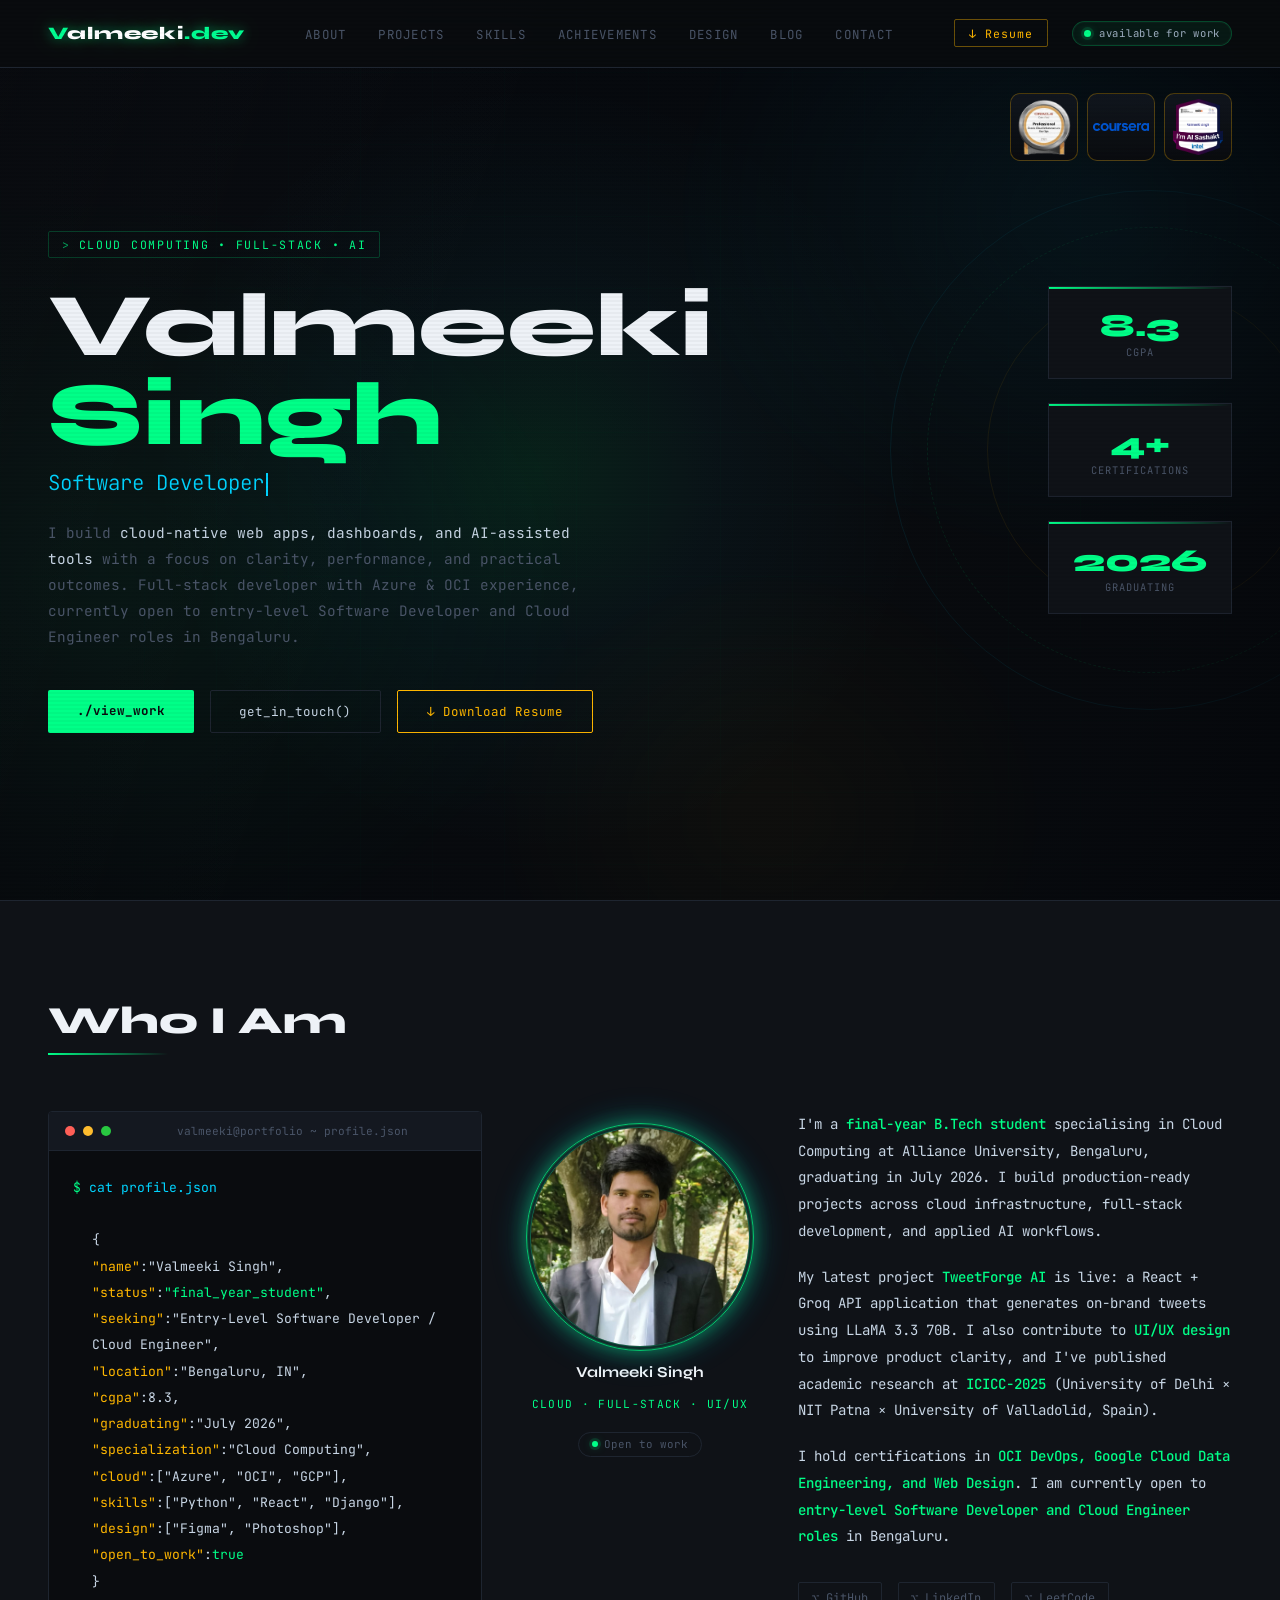
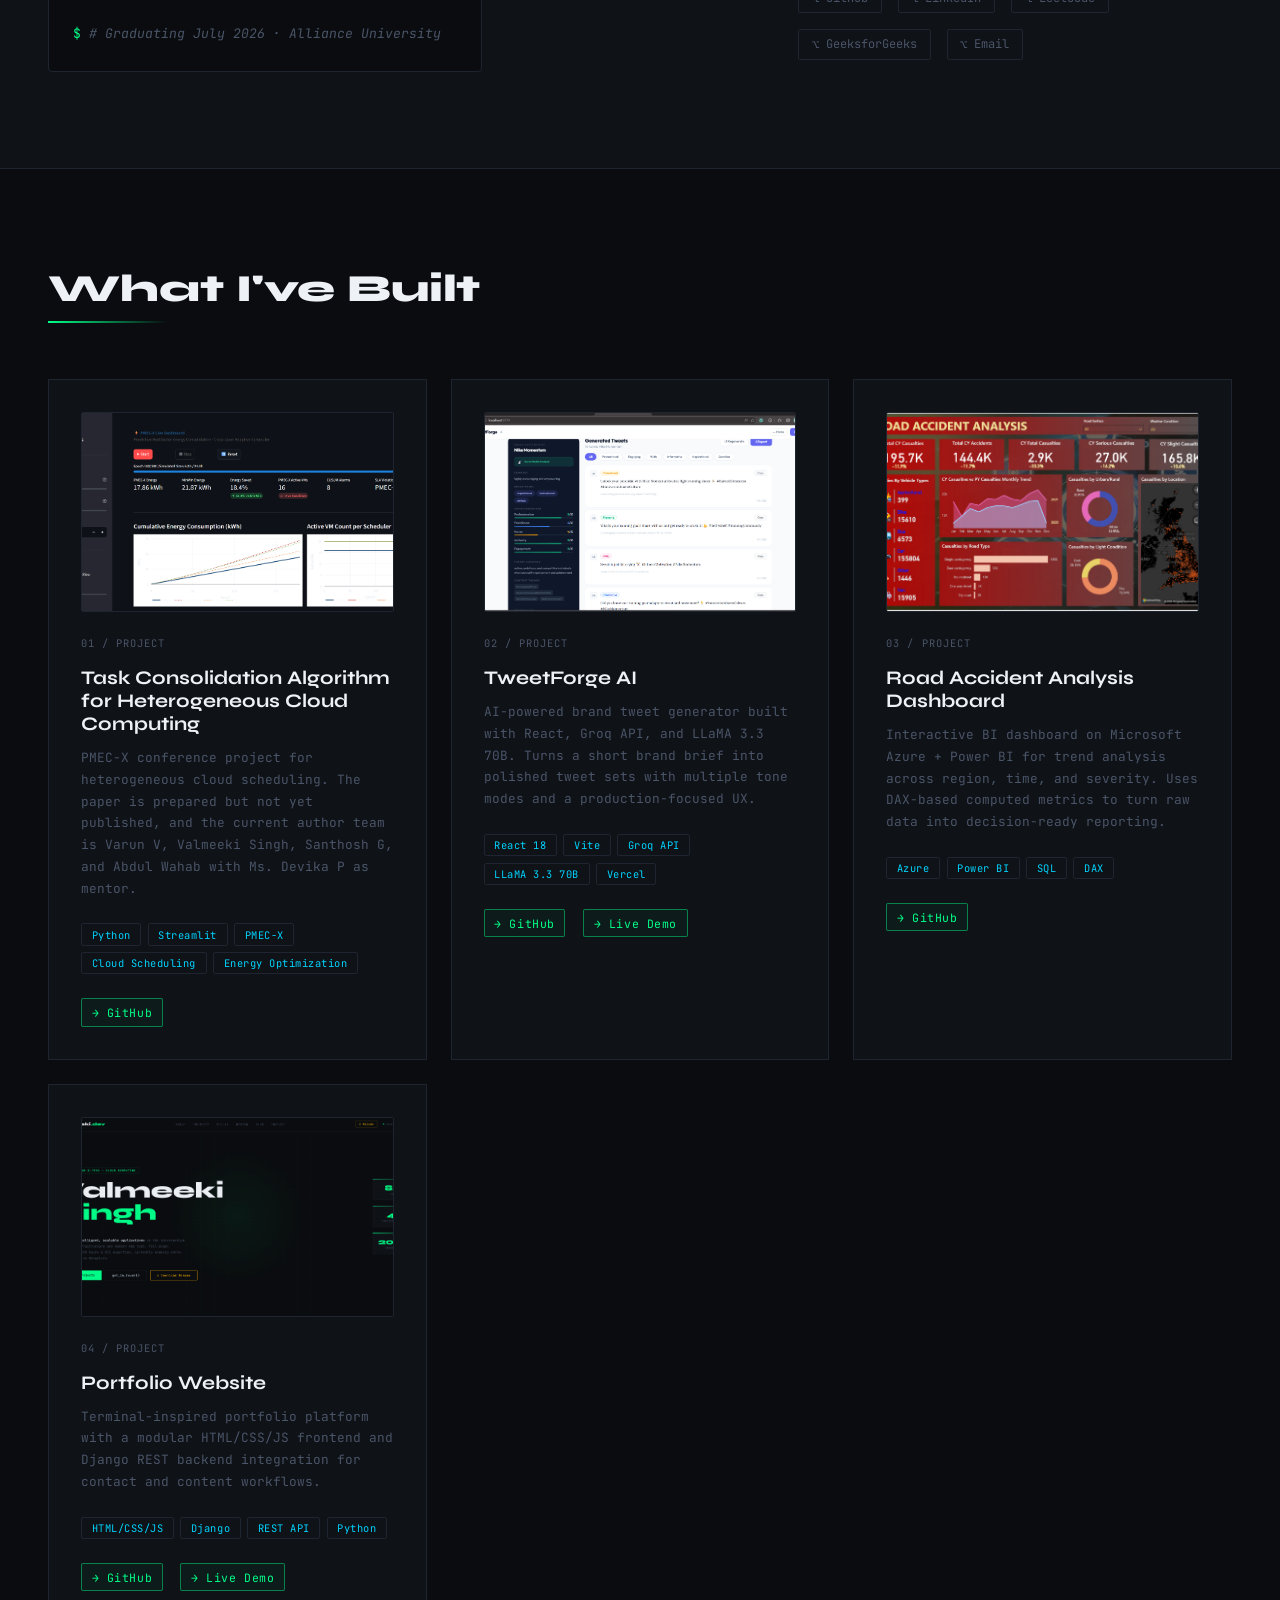
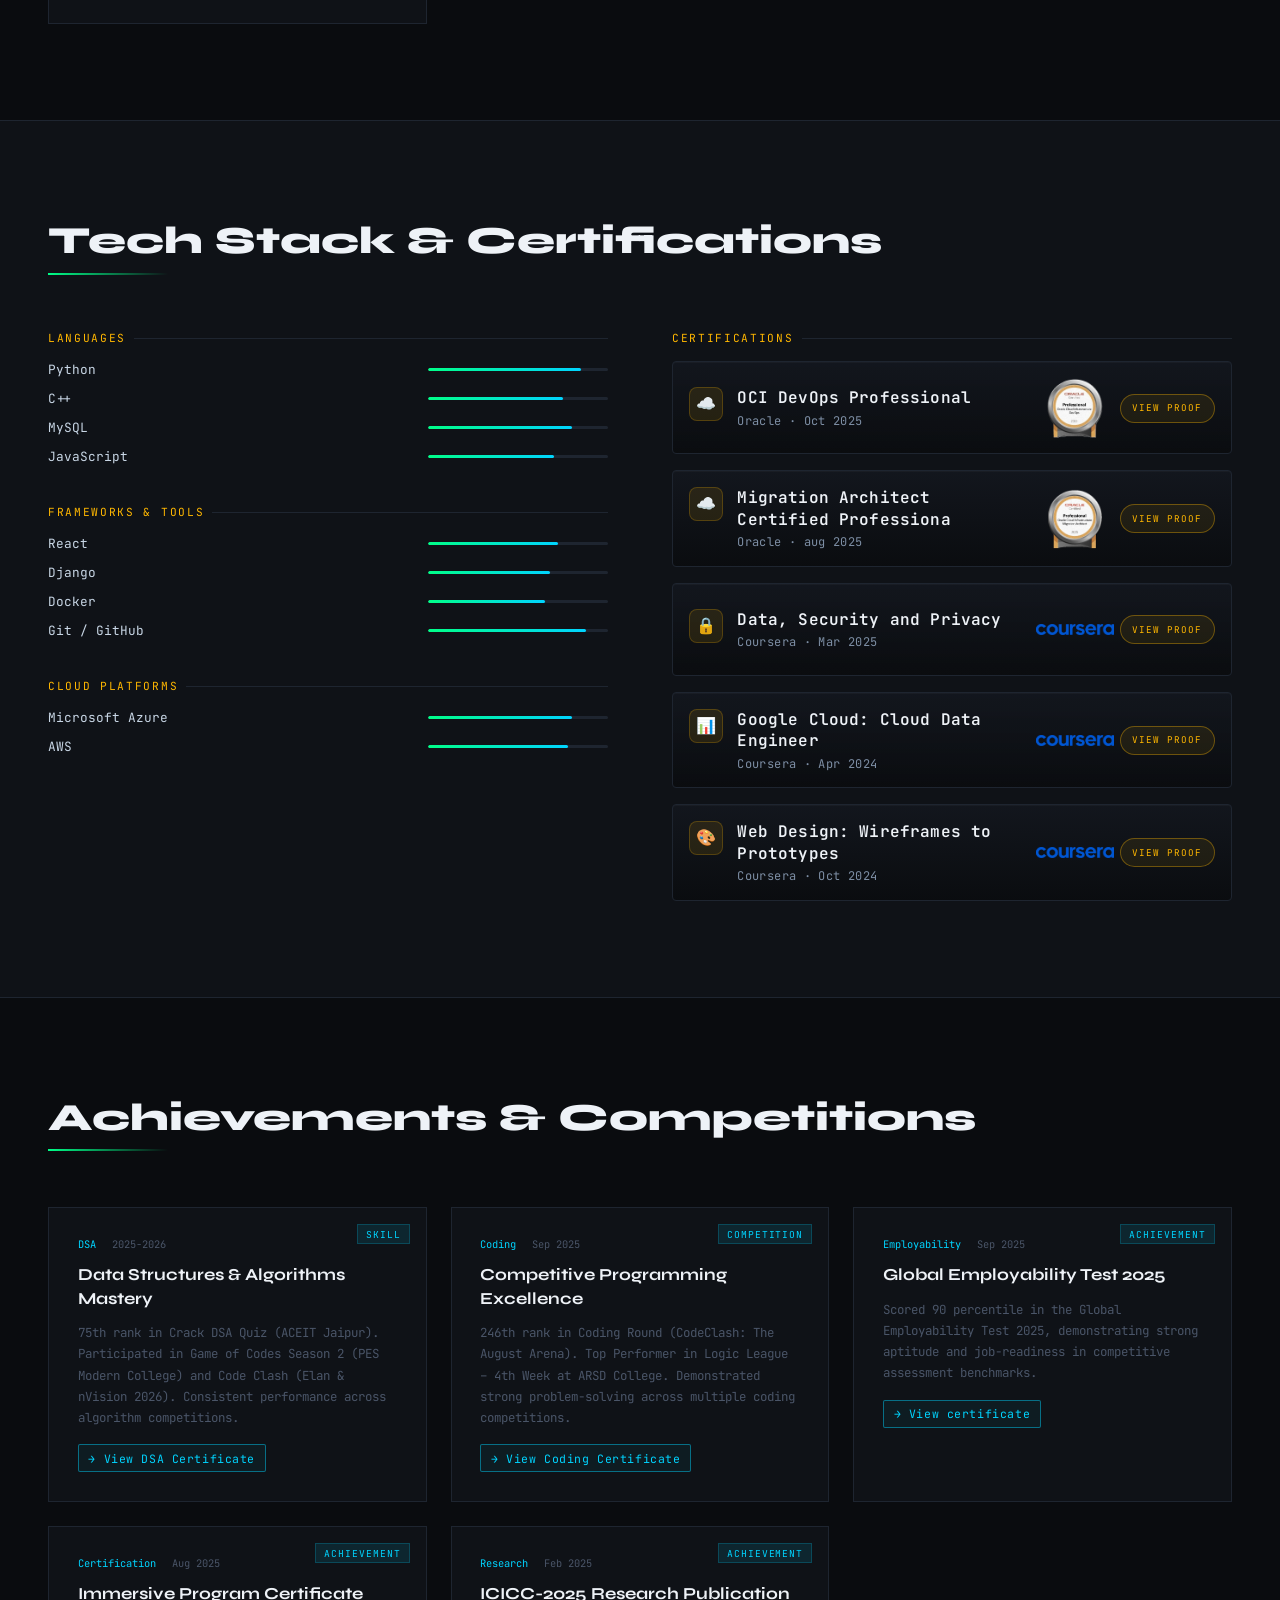
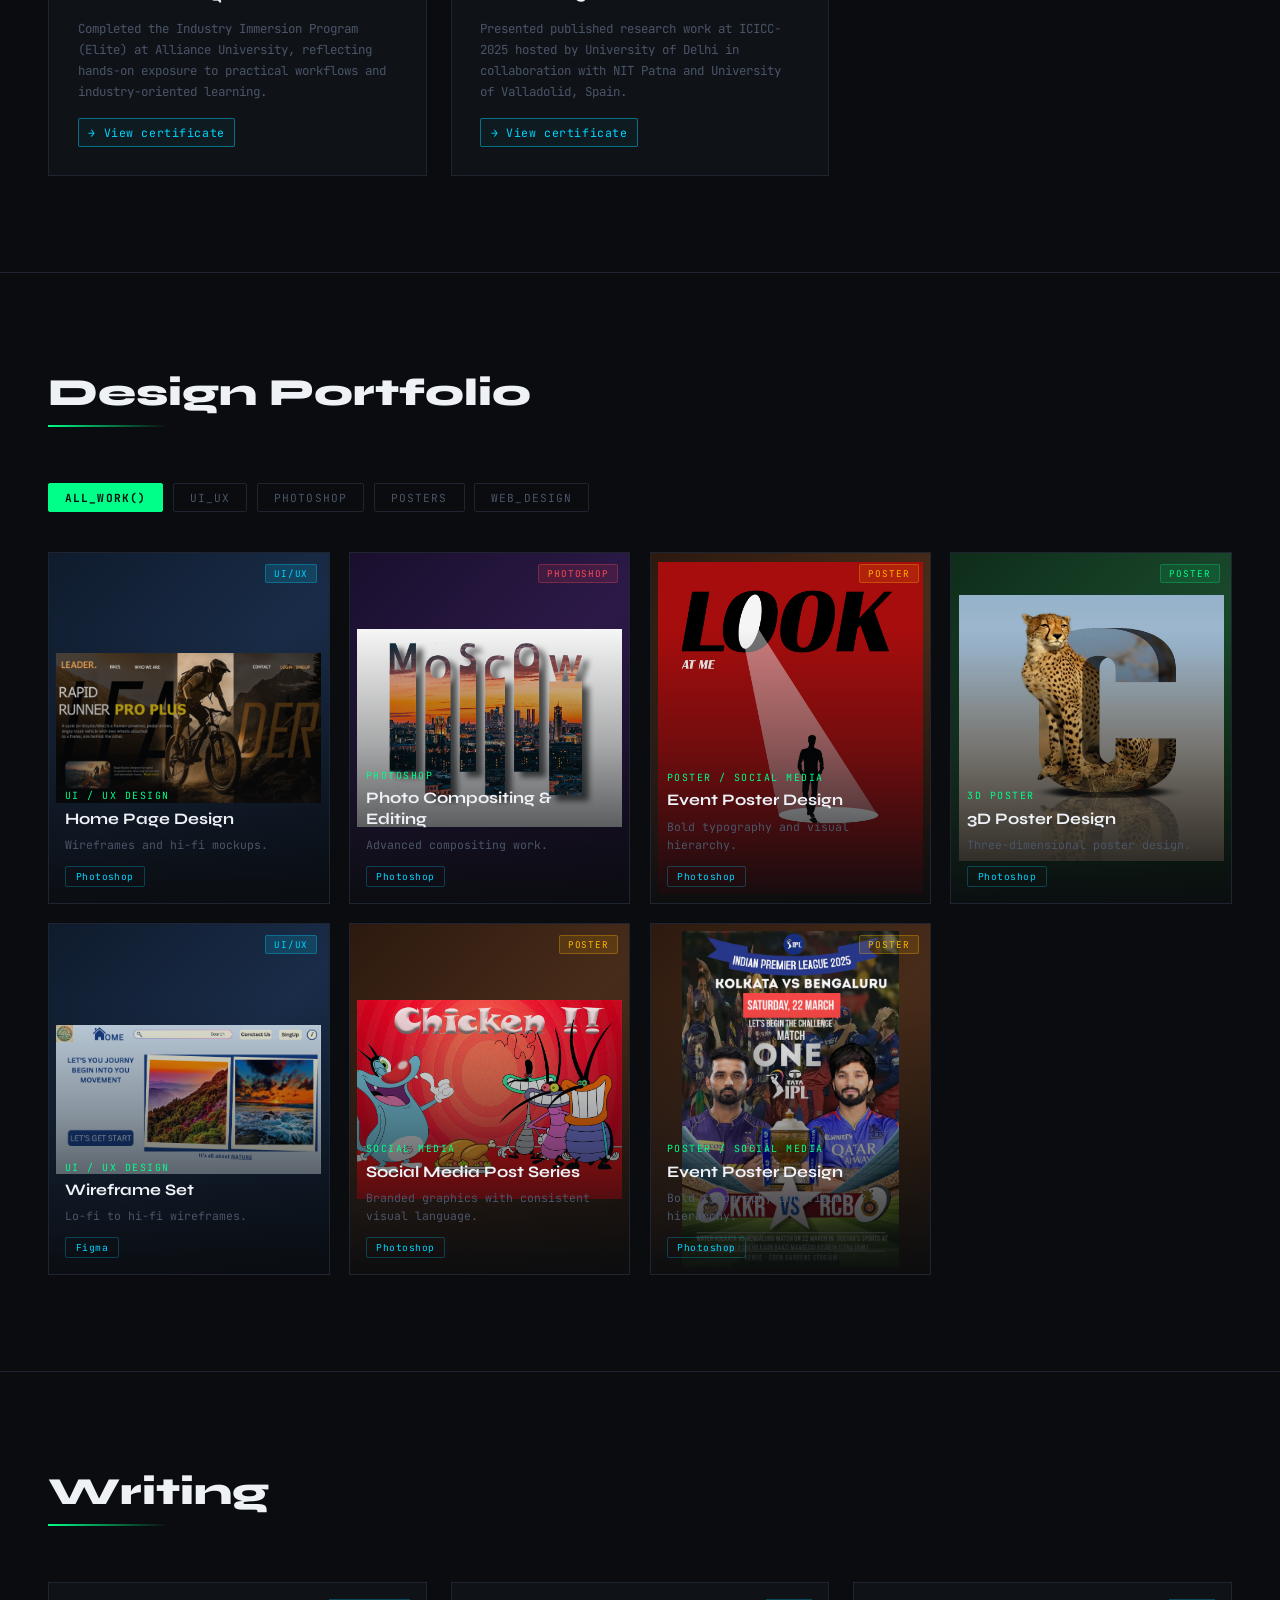
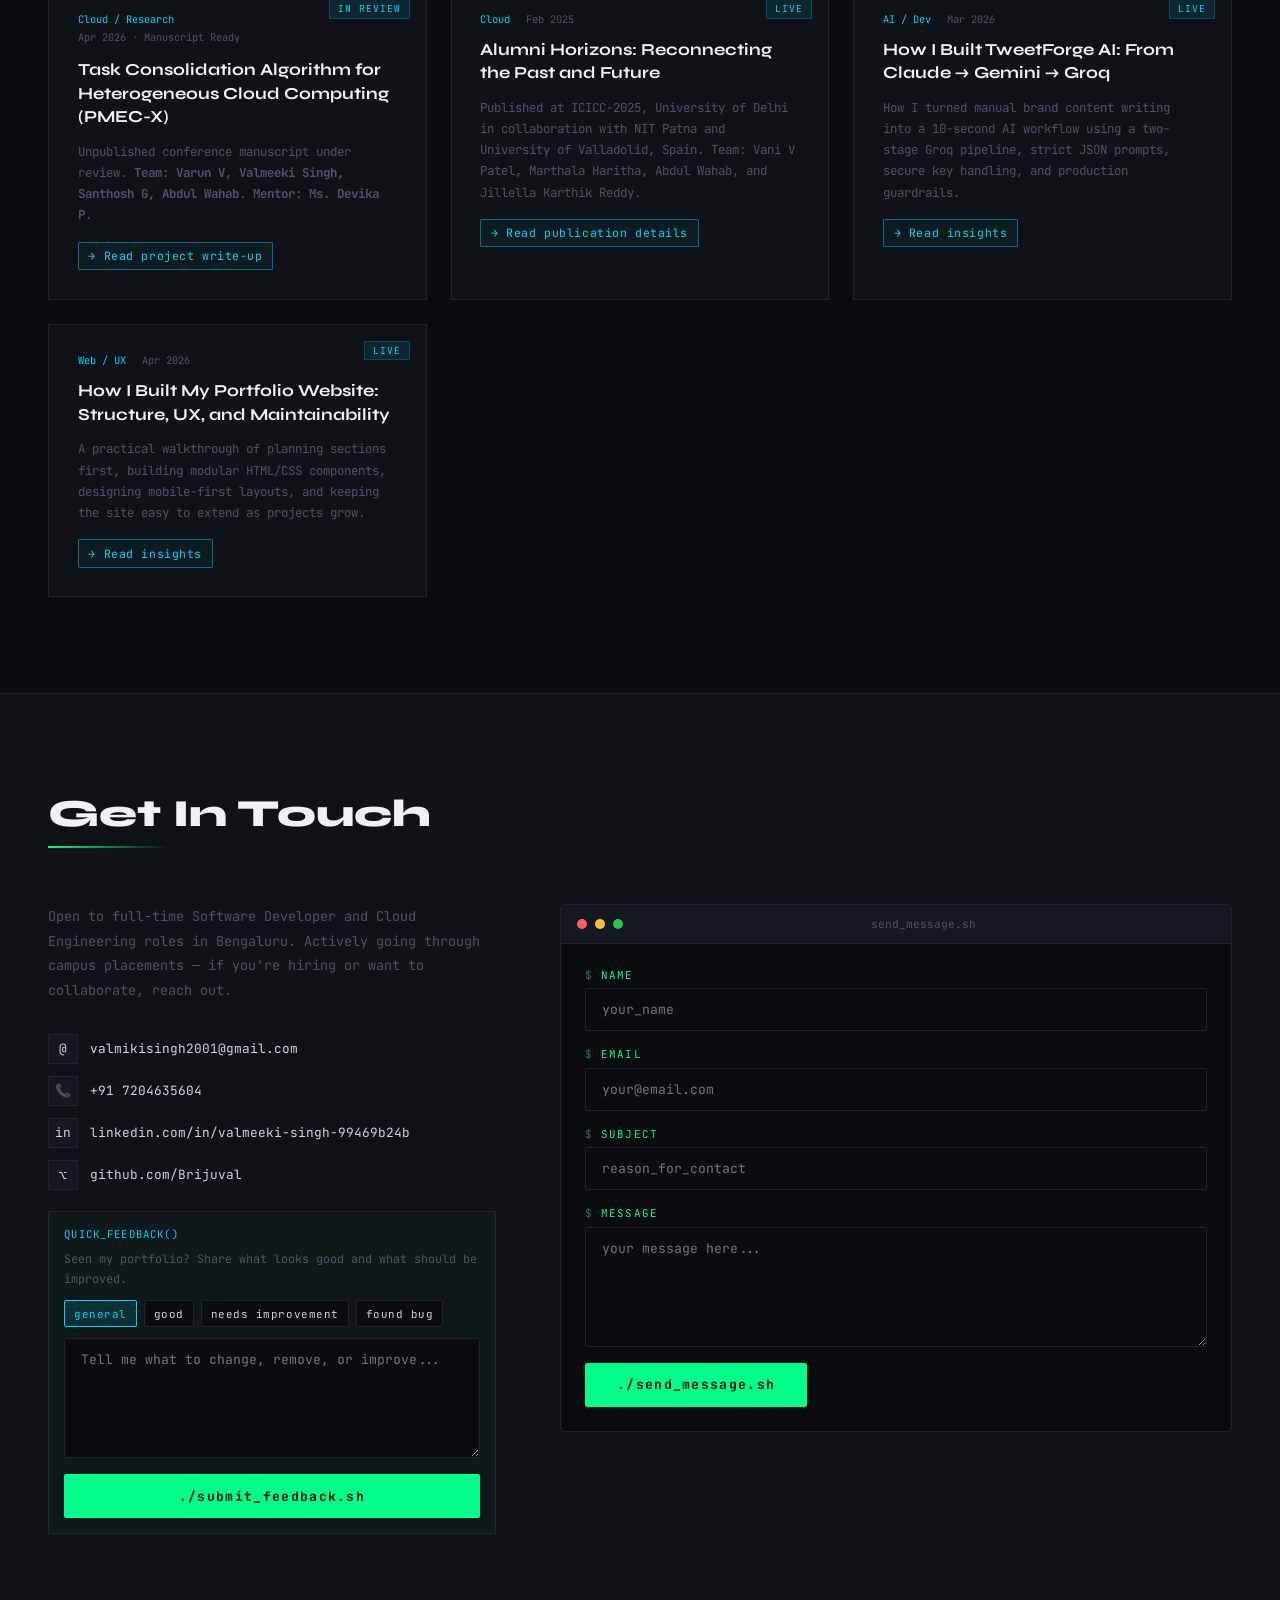
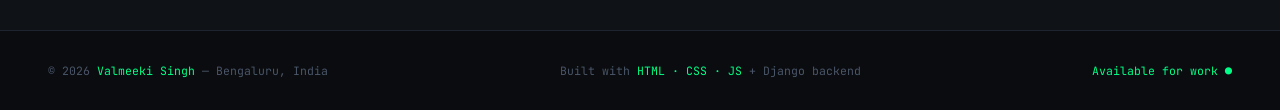
==== commit fe1cf2a2: "Tune profile glow color to site palette" ====
--- a/index.html
+++ b/index.html
@@ -689,30 +689,30 @@
   height: 220px;
 }
 
-/* Spinning green dashed ring */
+/* Glow frame tuned to the portfolio color palette */
 .about-photo-ring::before {
   content: '';
   position: absolute;
-  inset: -6px;
+  inset: -18px;
   border-radius: 50%;
-  border: 2px dashed var(--green);
-  animation: spinRing var(--motion-spin-duration) linear infinite;
-  animation-play-state: var(--motion-loop-play-state);
-  opacity: 0.6;
+  background:
+    radial-gradient(circle, rgba(0, 255, 136, 0.42) 0%, rgba(0, 255, 136, 0.2) 34%, rgba(0, 212, 255, 0.12) 52%, transparent 72%);
+  filter: blur(16px);
+  opacity: 0.95;
+  pointer-events: none;
 }
 
-/* Static green solid ring */
 .about-photo-ring::after {
   content: '';
   position: absolute;
-  inset: -3px;
+  inset: -4px;
   border-radius: 50%;
-  border: 1px solid rgba(0,255,136,0.2);
-}
-
-@keyframes spinRing {
-  from { transform: rotate(0deg); }
-  to   { transform: rotate(360deg); }
+  border: 1px solid rgba(0, 255, 136, 0.72);
+  box-shadow:
+    0 0 0 1px rgba(0, 255, 136, 0.18) inset,
+    0 0 18px rgba(0, 255, 136, 0.34),
+    0 0 42px rgba(0, 212, 255, 0.14);
+  pointer-events: none;
 }
 
 /* The actual photo */
@@ -723,13 +723,20 @@
   object-fit: cover;
   object-position: center top;
   display: block;
-  border: 3px solid var(--bg3);
-  filter: grayscale(20%);
-  transition: filter 0.3s ease;
+  border: 1px solid rgba(0, 255, 136, 0.32);
+  box-shadow:
+    0 0 0 1px rgba(255,255,255,0.03) inset,
+    0 0 24px rgba(0, 255, 136, 0.16);
+  filter: grayscale(15%);
+  transition: filter 0.3s ease, box-shadow 0.3s ease;
 }
 
 .about-photo:hover {
   filter: grayscale(0%);
+  box-shadow:
+    0 0 0 1px rgba(255,255,255,0.05) inset,
+    0 0 28px rgba(0, 255, 136, 0.22),
+    0 0 52px rgba(0, 212, 255, 0.12);
 }
 
 /* Name tag below photo */
@@ -1033,11 +1040,28 @@
       background: rgba(255,255,255,0.03);
     }
     .cert-media-frame img,
+    .cert-media-frame object,
+    .cert-media-frame iframe,
     .cert-badge-frame img {
       width: 100%;
       height: 100%;
       object-fit: cover;
       display: block;
+    }
+    .cert-proof-doc {
+      border: 0;
+      background: #0b0f14;
+    }
+    .cert-proof-fallback {
+      margin: 0;
+      padding: 1rem;
+      font-size: 0.74rem;
+      line-height: 1.6;
+      color: var(--text);
+    }
+    .cert-proof-fallback a {
+      color: var(--cyan);
+      text-decoration: none;
     }
     .cert-reflection {
       display: grid;
@@ -1692,7 +1716,9 @@
             <div class="cert-proof" hidden>
               <div class="cert-proof-media">
                 <div class="cert-media-frame">
-                  <img src="[data-uri]" data-src="images/certification/oracle devops.pdf" alt="OCI DevOps Professional certificate proof" loading="lazy" decoding="async">
+                  <object class="cert-proof-doc" data-src="images/certification/oracle devops.pdf" type="application/pdf" aria-label="OCI DevOps Professional certificate proof">
+                    <p class="cert-proof-fallback">Preview unavailable. <a href="images/certification/oracle devops.pdf" target="_blank" rel="noopener noreferrer">Open the certificate</a>.</p>
+                  </object>
                 </div>
             
               </div>
@@ -1723,7 +1749,9 @@
             <div class="cert-proof" hidden>
               <div class="cert-proof-media">
                 <div class="cert-media-frame">
-                  <img src="[data-uri]" data-src="images/certification/oracle cloud infrastructure.pdf" alt="Migration Architect Certified Professional certificate proof" loading="lazy" decoding="async">
+                  <object class="cert-proof-doc" data-src="images/certification/oracle cloud infrastructure.pdf" type="application/pdf" aria-label="Migration Architect Certified Professional certificate proof">
+                    <p class="cert-proof-fallback">Preview unavailable. <a href="images/certification/oracle cloud infrastructure.pdf" target="_blank" rel="noopener noreferrer">Open the certificate</a>.</p>
+                  </object>
                 </div>
             
               </div>
@@ -1752,7 +1780,9 @@
             <div class="cert-proof" hidden>
               <div class="cert-proof-media">
                 <div class="cert-media-frame">
-                  <img src="[data-uri]" data-src="images/certification/Data, Security, and Privacy.pdf" alt="Data, Security and Privacy certificate proof" loading="lazy" decoding="async">
+                  <object class="cert-proof-doc" data-src="images/certification/Data, Security, and Privacy.pdf" type="application/pdf" aria-label="Data, Security and Privacy certificate proof">
+                    <p class="cert-proof-fallback">Preview unavailable. <a href="images/certification/Data, Security, and Privacy.pdf" target="_blank" rel="noopener noreferrer">Open the certificate</a>.</p>
+                  </object>
                 </div>
                 <div class="cert-badge-frame">
                   <img src="images/certification/COUR_BIG.png" alt="Data security course badge" loading="lazy" decoding="async">
@@ -1783,7 +1813,9 @@
             <div class="cert-proof" hidden>
               <div class="cert-proof-media">
                 <div class="cert-media-frame">
-                  <img src="[data-uri]" data-src="images/certification/preparing for google cloud certification.pdf" alt="Google Cloud Data Engineer certificate proof" loading="lazy" decoding="async">
+                  <object class="cert-proof-doc" data-src="images/certification/preparing for google cloud certification.pdf" type="application/pdf" aria-label="Google Cloud Data Engineer certificate proof">
+                    <p class="cert-proof-fallback">Preview unavailable. <a href="images/certification/preparing for google cloud certification.pdf" target="_blank" rel="noopener noreferrer">Open the certificate</a>.</p>
+                  </object>
                 </div>
           
               </div>
@@ -1812,7 +1844,9 @@
             <div class="cert-proof" hidden>
               <div class="cert-proof-media">
                 <div class="cert-media-frame">
-                  <img src="[data-uri]" data-src="images/certification/Data Structures.pdf" alt="Web Design Wireframes to Prototypes certificate proof" loading="lazy" decoding="async">
+                  <object class="cert-proof-doc" data-src="images/certification/Data Structures.pdf" type="application/pdf" aria-label="Web Design Wireframes to Prototypes certificate proof">
+                    <p class="cert-proof-fallback">Preview unavailable. <a href="images/certification/Data Structures.pdf" target="_blank" rel="noopener noreferrer">Open the certificate</a>.</p>
+                  </object>
                 </div>
       
               </div>
@@ -2864,10 +2898,18 @@
         const proof = item.querySelector('.cert-proof');
         if (!toggle || !proof) return;
 
-        const hydrateProofImages = () => {
-          proof.querySelectorAll('img[data-src]').forEach(img => {
-            img.src = img.dataset.src;
-            img.removeAttribute('data-src');
+        const hydrateProofMedia = () => {
+          proof.querySelectorAll('img[data-src], object[data-src], iframe[data-src]').forEach(media => {
+            const source = media.dataset.src;
+            if (!source) return;
+
+            if (media.tagName === 'OBJECT') {
+              media.data = source;
+            } else {
+              media.src = source;
+            }
+
+            media.removeAttribute('data-src');
           });
         };
 
@@ -2875,7 +2917,7 @@
           const isOpen = toggle.getAttribute('aria-expanded') === 'true';
 
           if (!isOpen) {
-            hydrateProofImages();
+            hydrateProofMedia();
             certItems.forEach(other => {
               if (other === item) return;
               const otherToggle = other.querySelector('.cert-toggle');
@@ -2892,9 +2934,9 @@
           proof.hidden = isOpen;
         });
 
-        proof.querySelectorAll('img').forEach(img => {
-          img.addEventListener('error', () => {
-            const frame = img.closest('.cert-media-frame, .cert-badge-frame');
+        proof.querySelectorAll('img, object').forEach(media => {
+          media.addEventListener('error', () => {
+            const frame = media.closest('.cert-media-frame, .cert-badge-frame');
             if (frame) frame.classList.add('cert-media-hidden');
           });
         });
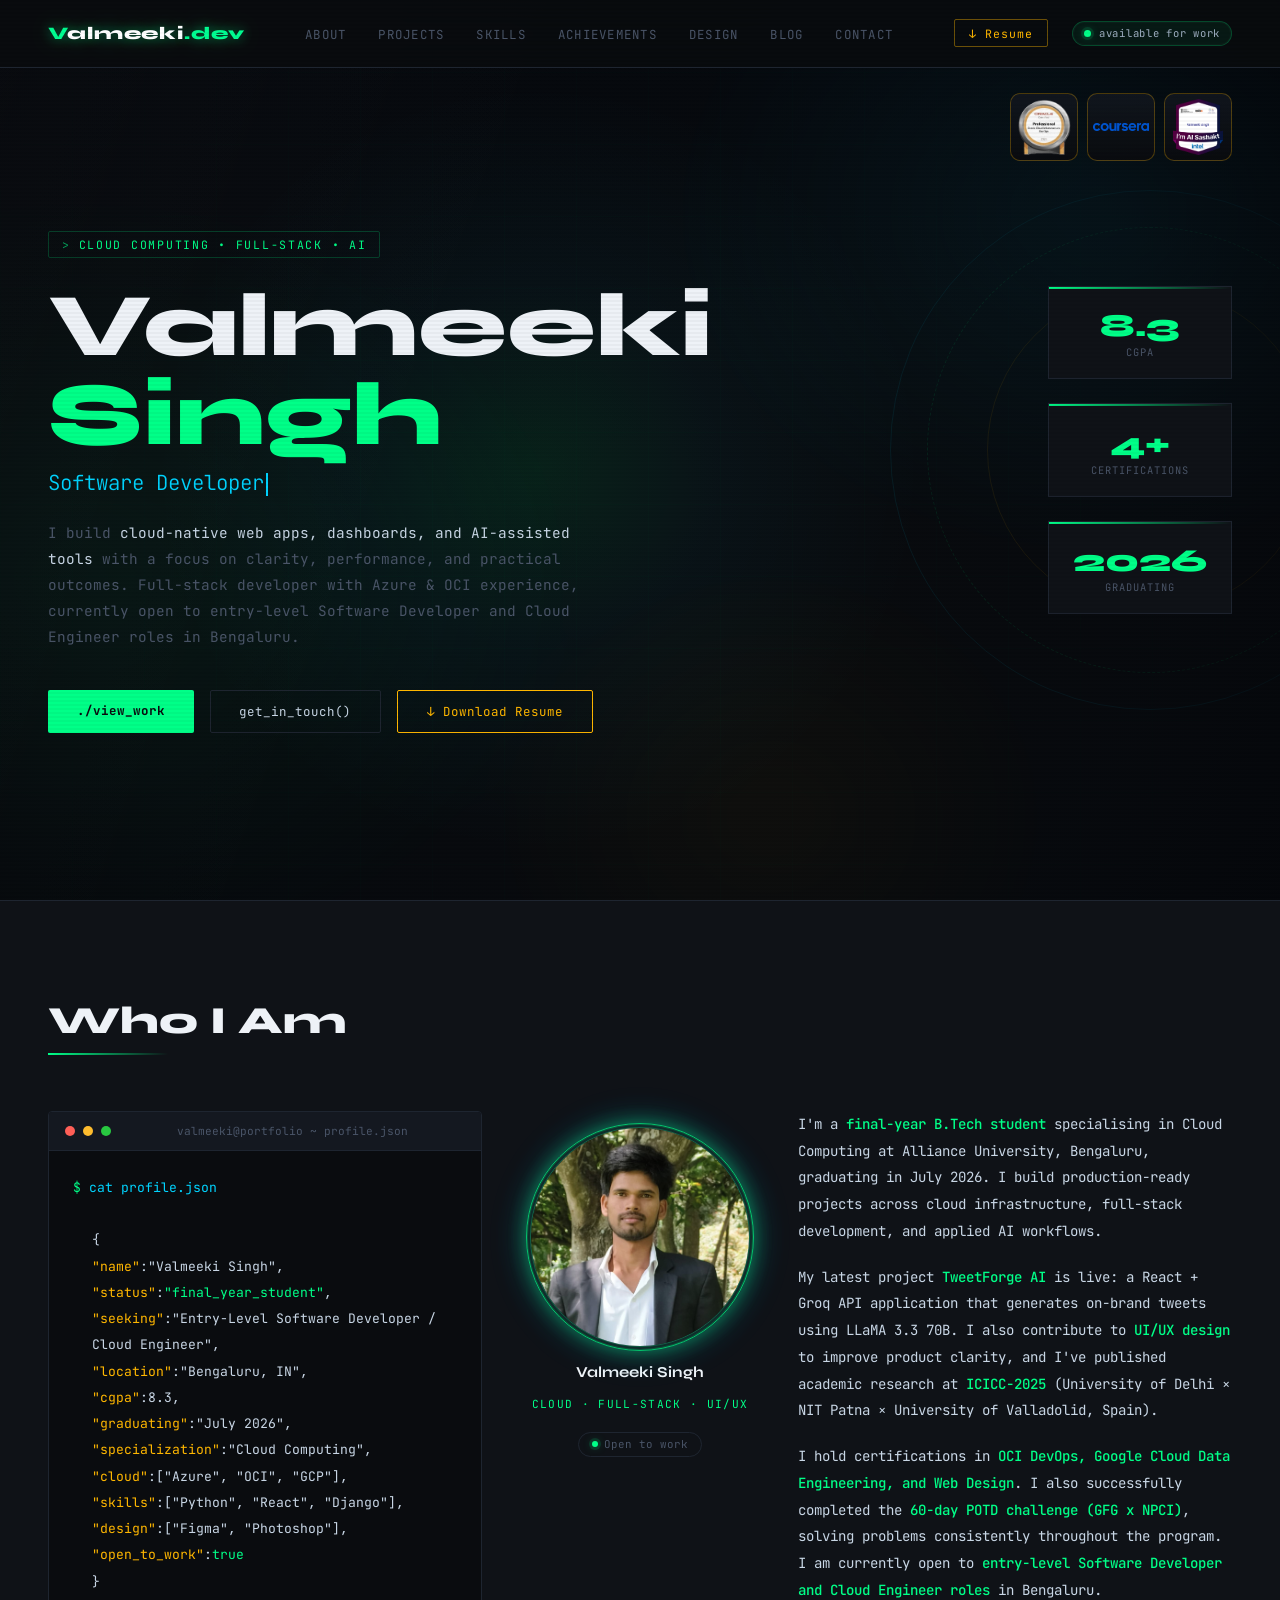
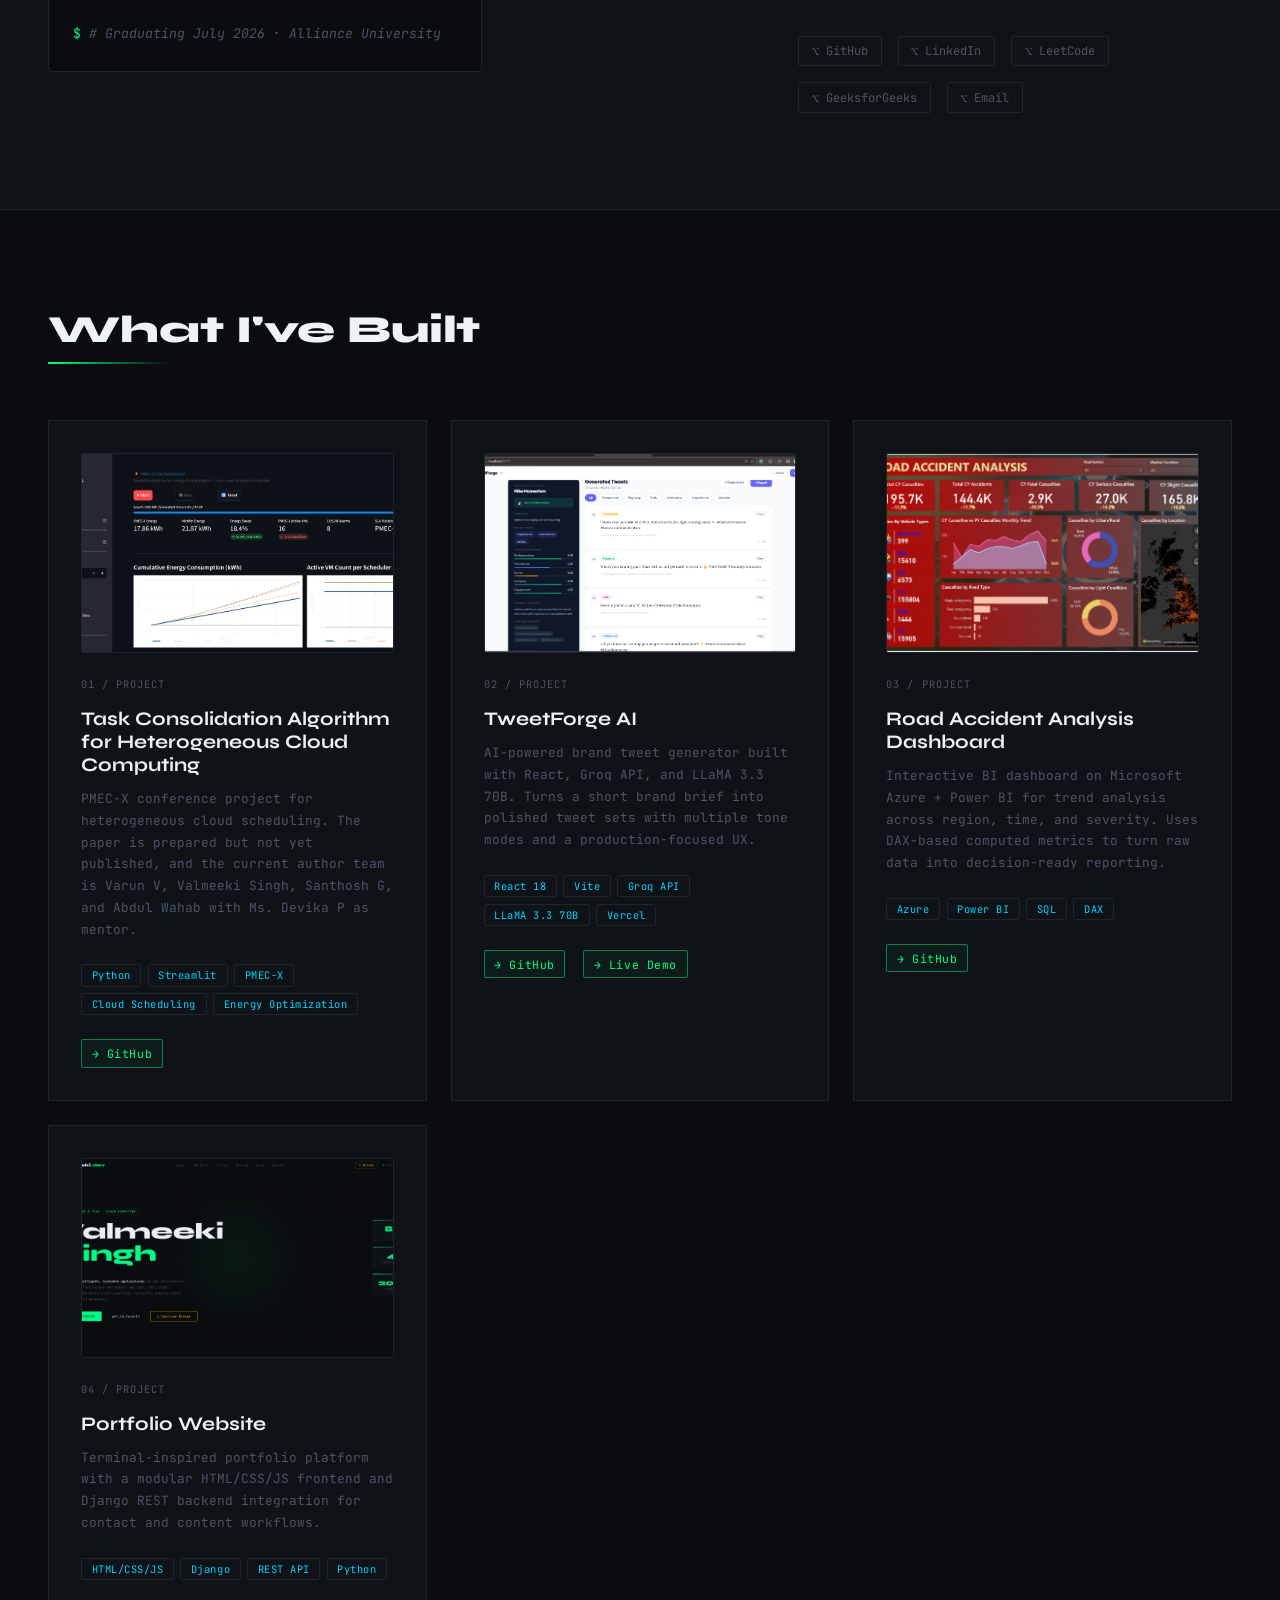
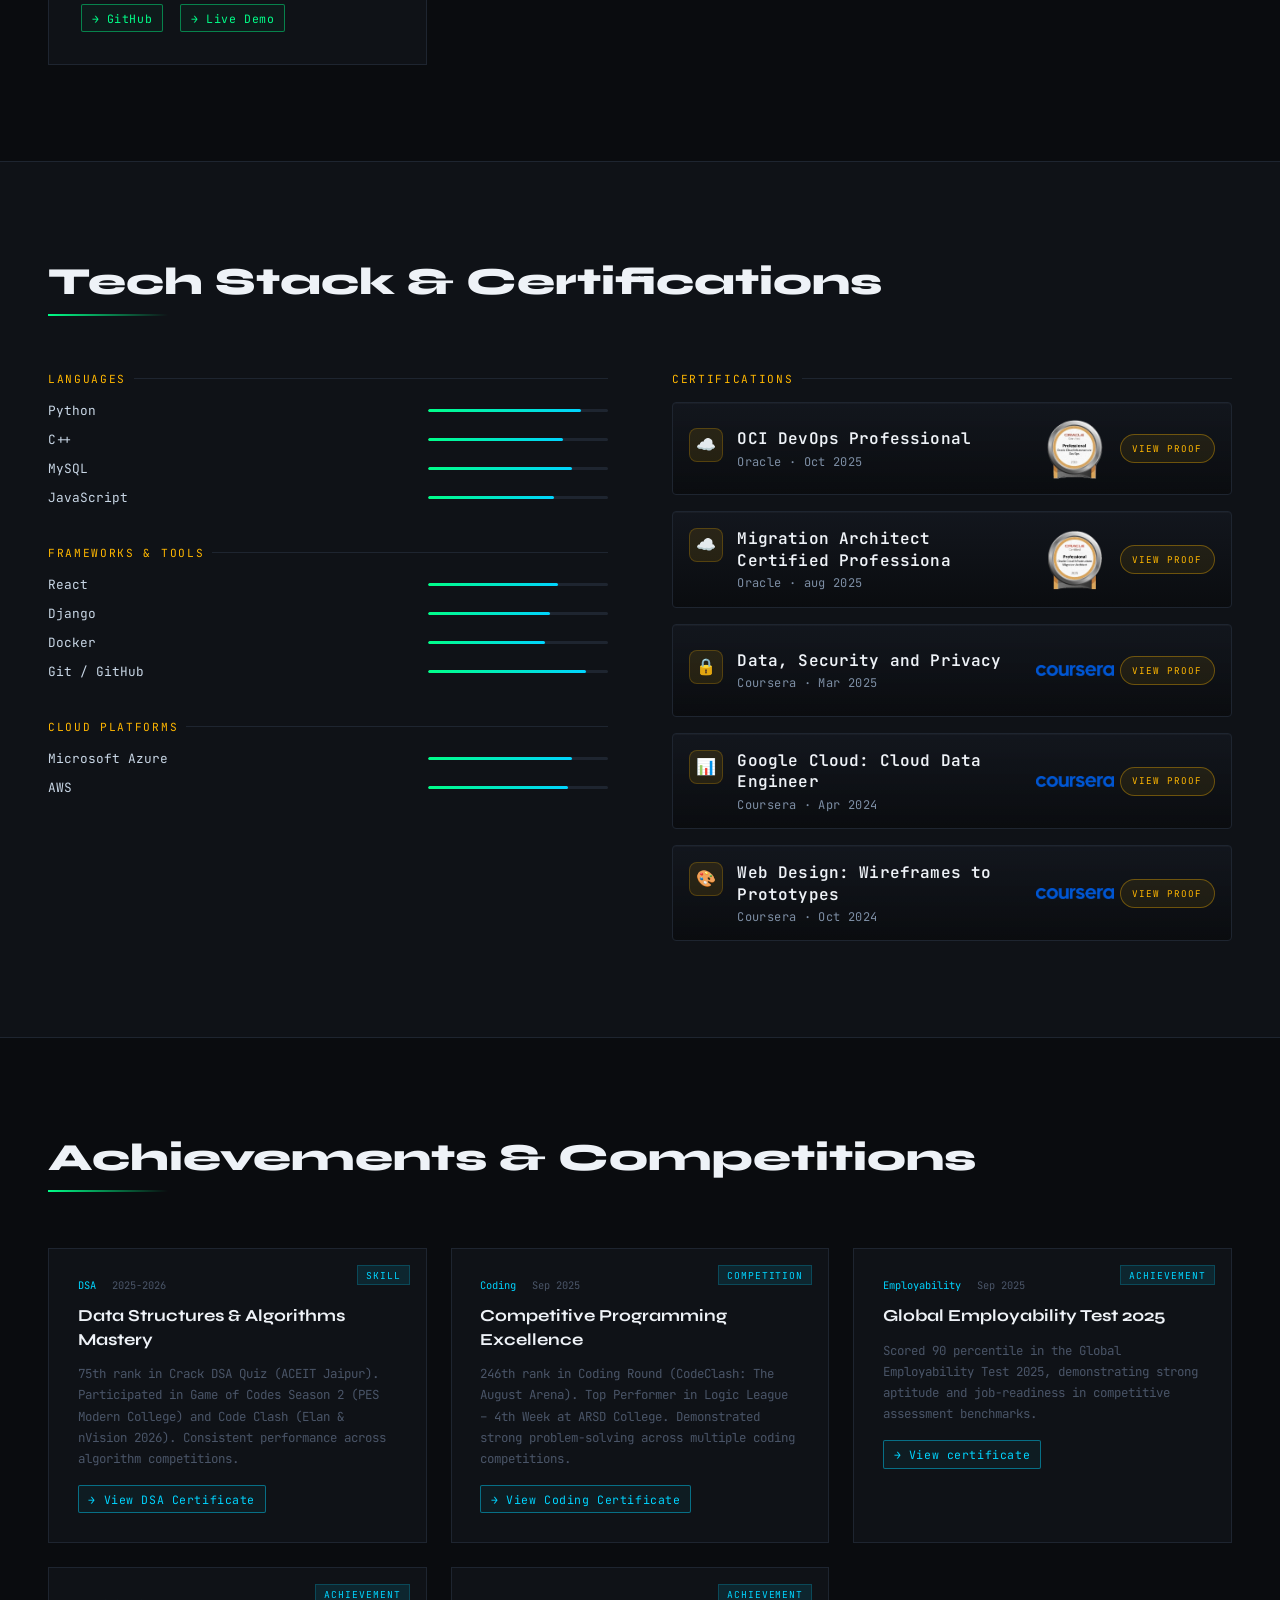
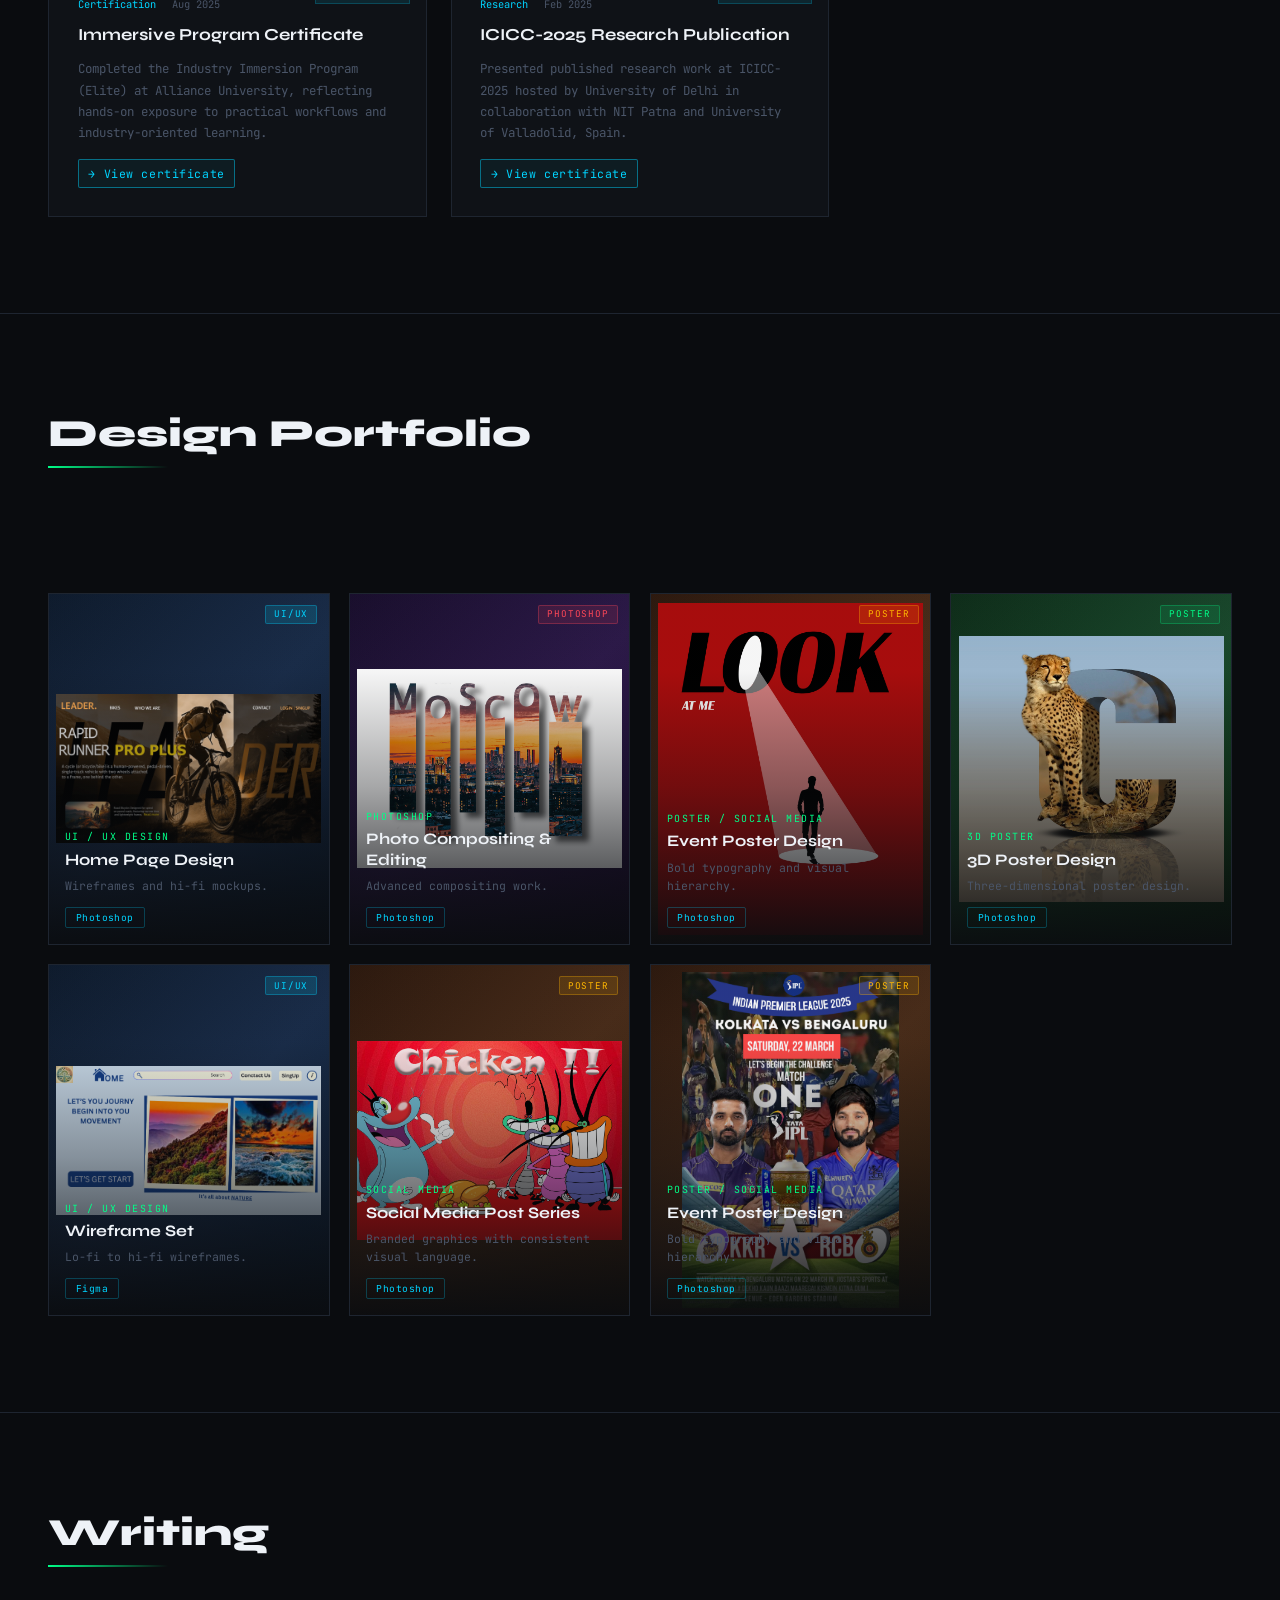
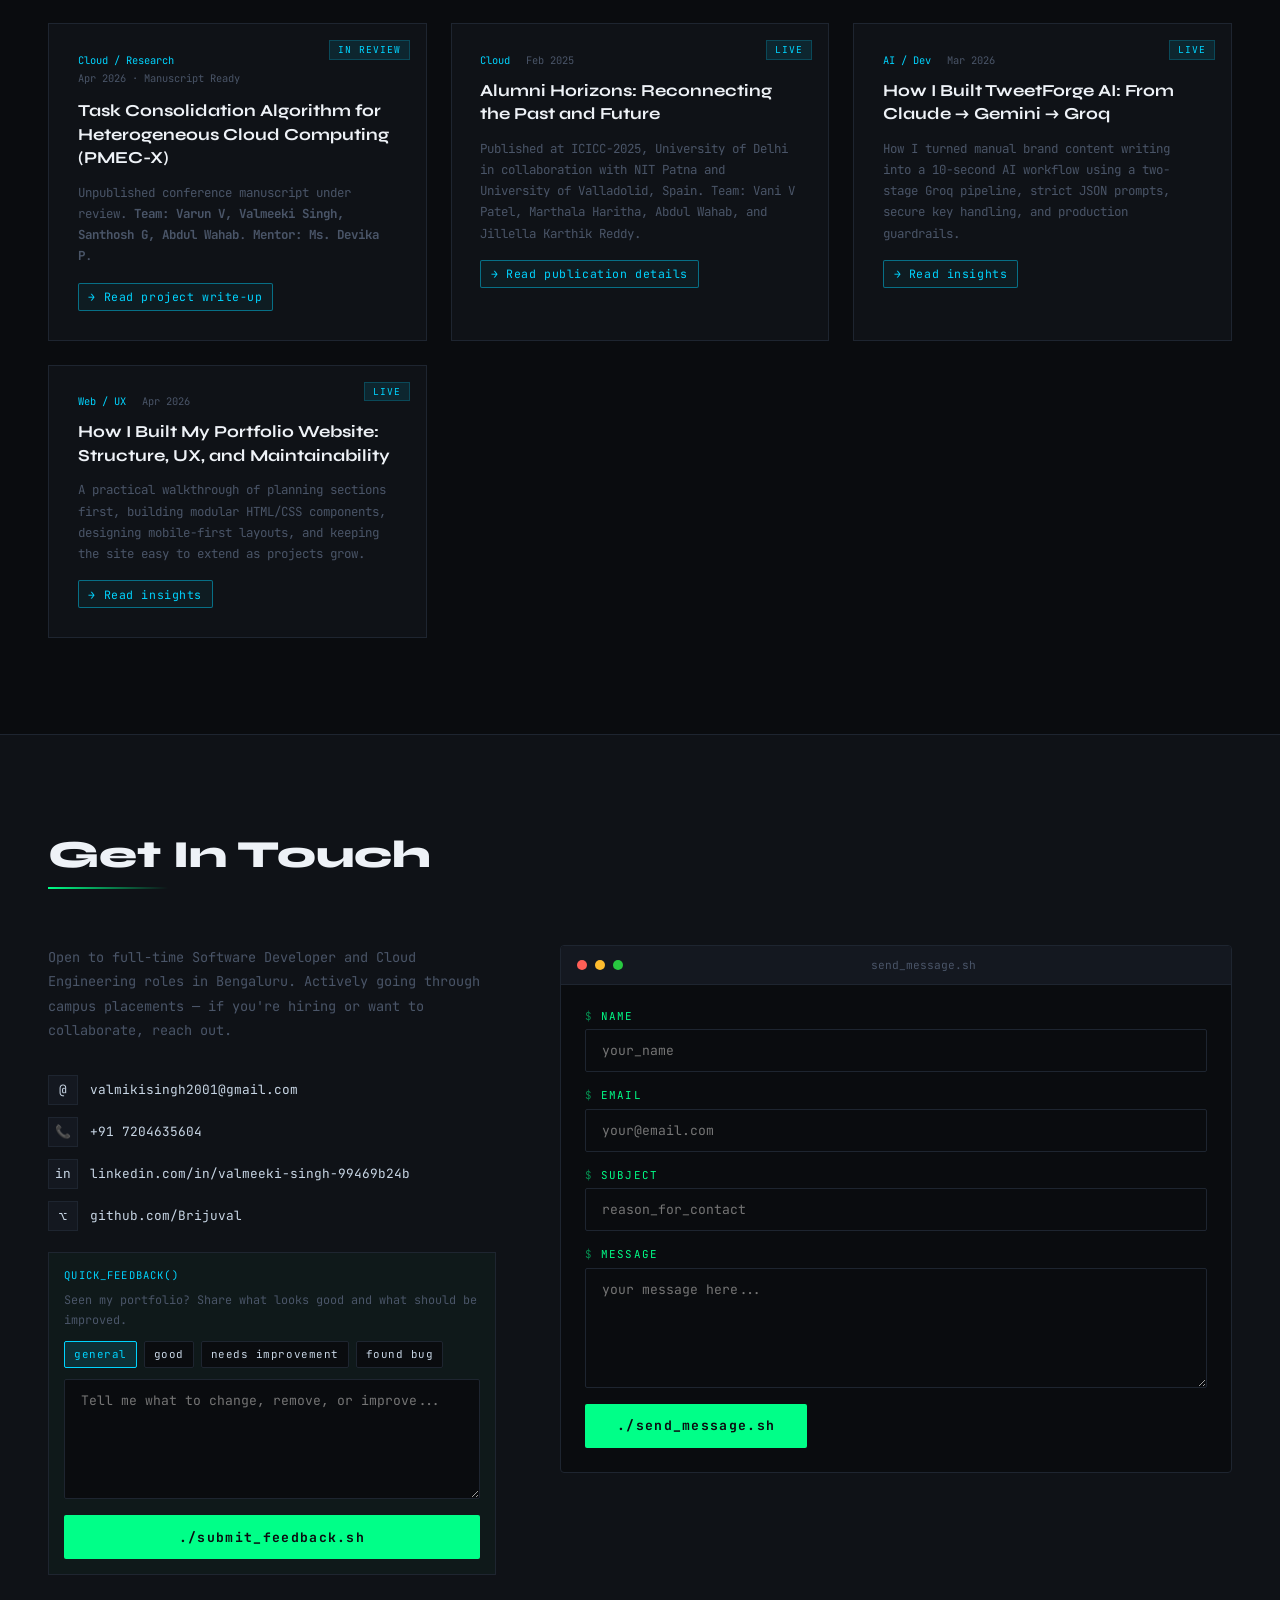
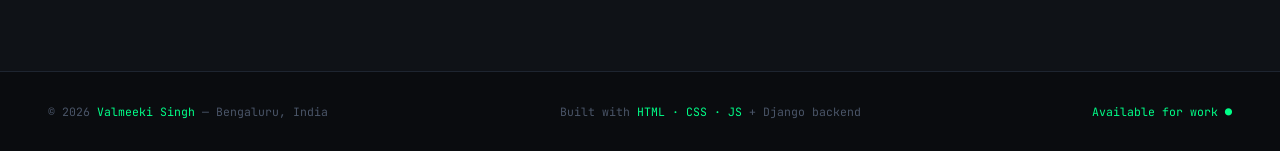
==== commit c1a53d7e: "Update About section with POTD challenge achievement" ====
--- a/index.html
+++ b/index.html
@@ -1513,7 +1513,9 @@
           (University of Delhi × NIT Patna × University of Valladolid, Spain).</p>
 
         <p>I hold certifications in <span>OCI DevOps, Google Cloud Data
-          Engineering, and Web Design</span>. I am currently open to
+          Engineering, and Web Design</span>. I also successfully completed
+          the <span>60-day POTD challenge (GFG x NPCI)</span>, solving problems
+          consistently throughout the program. I am currently open to
           <span>entry-level Software Developer and Cloud Engineer roles</span>
           in Bengaluru.</p>
 
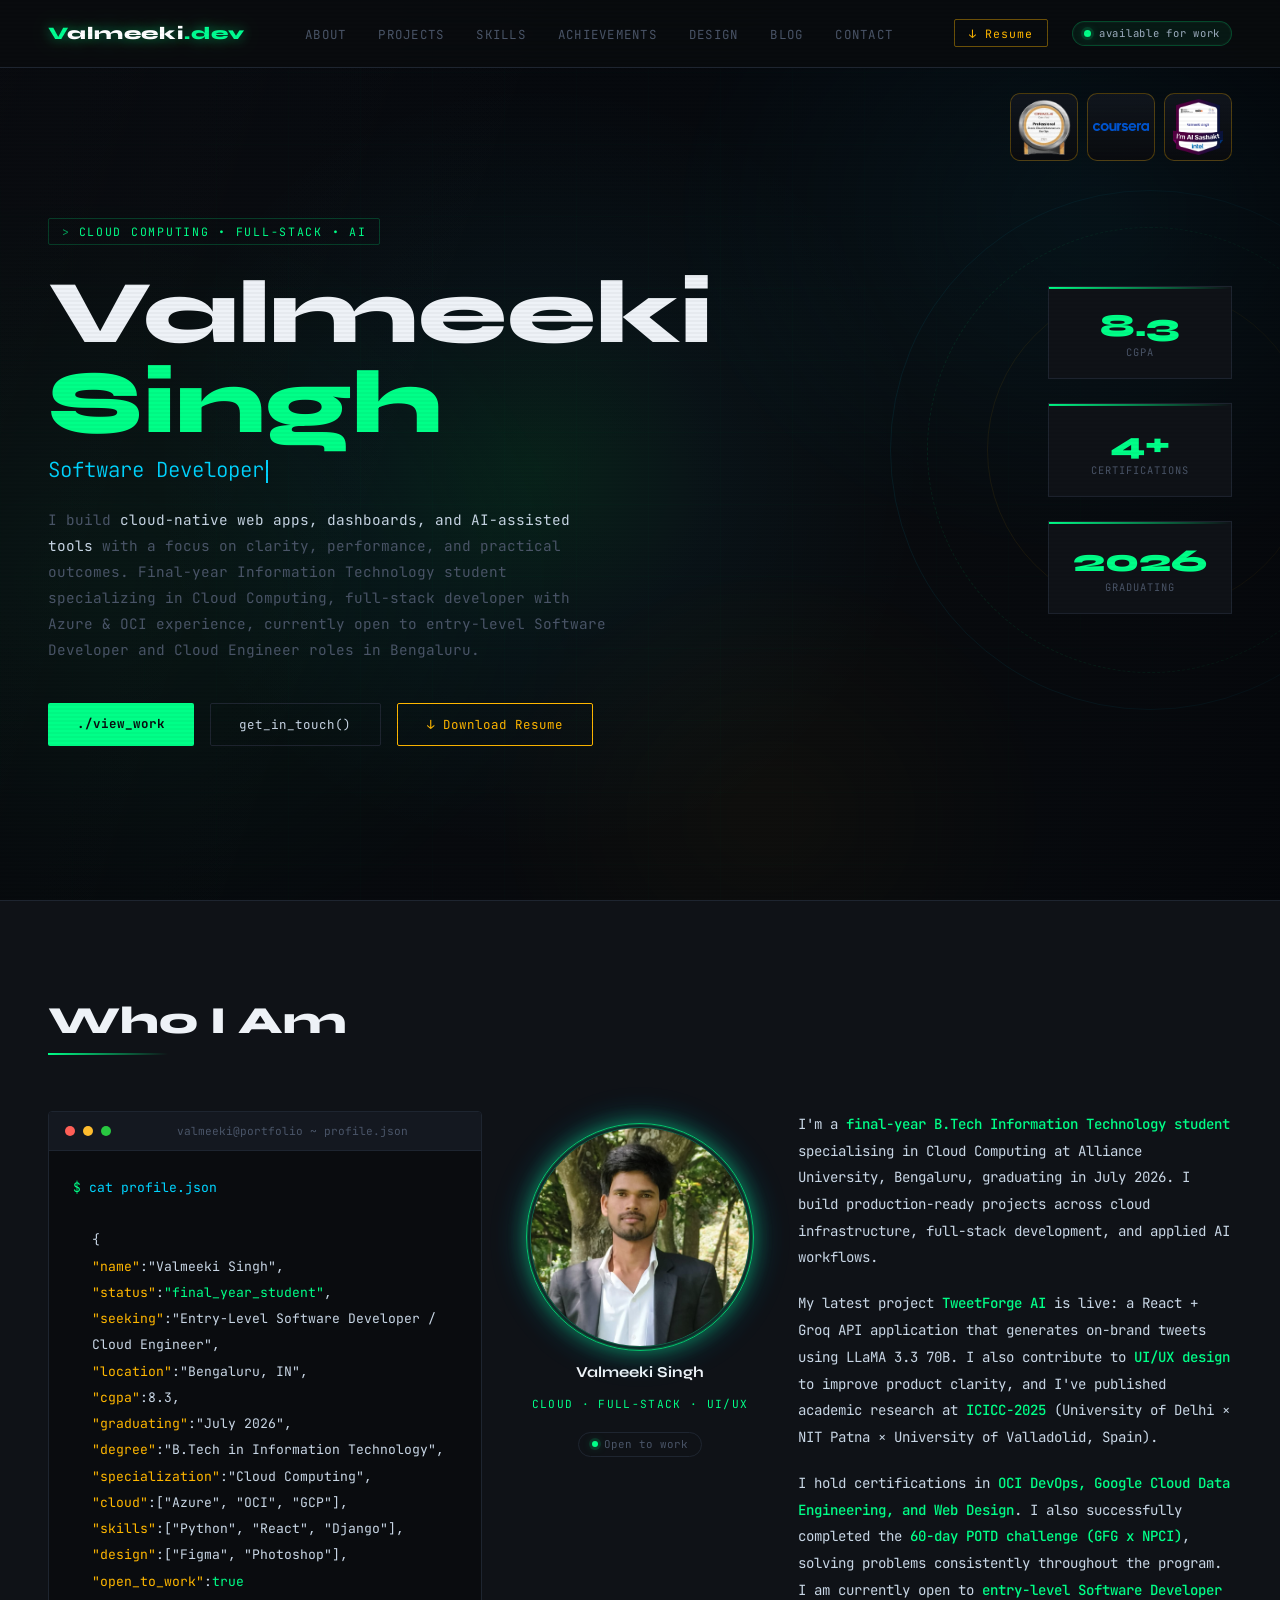
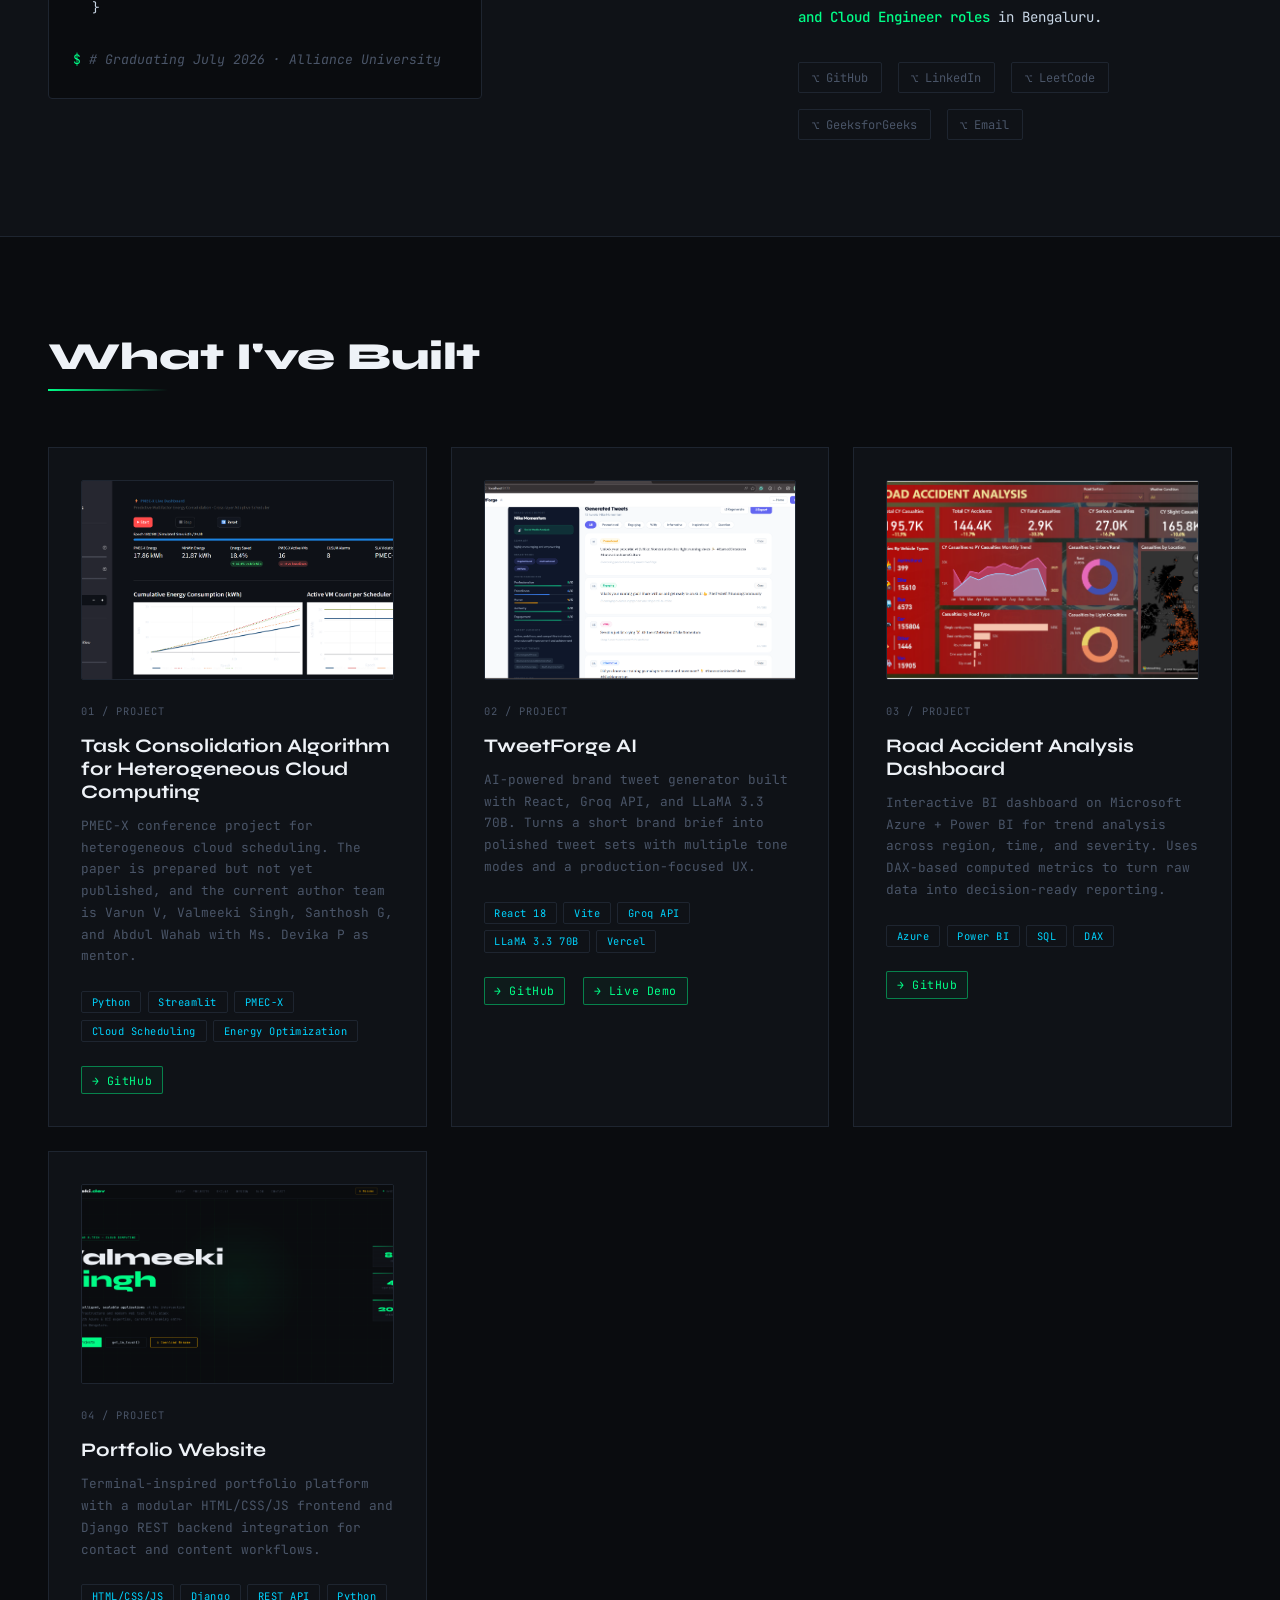
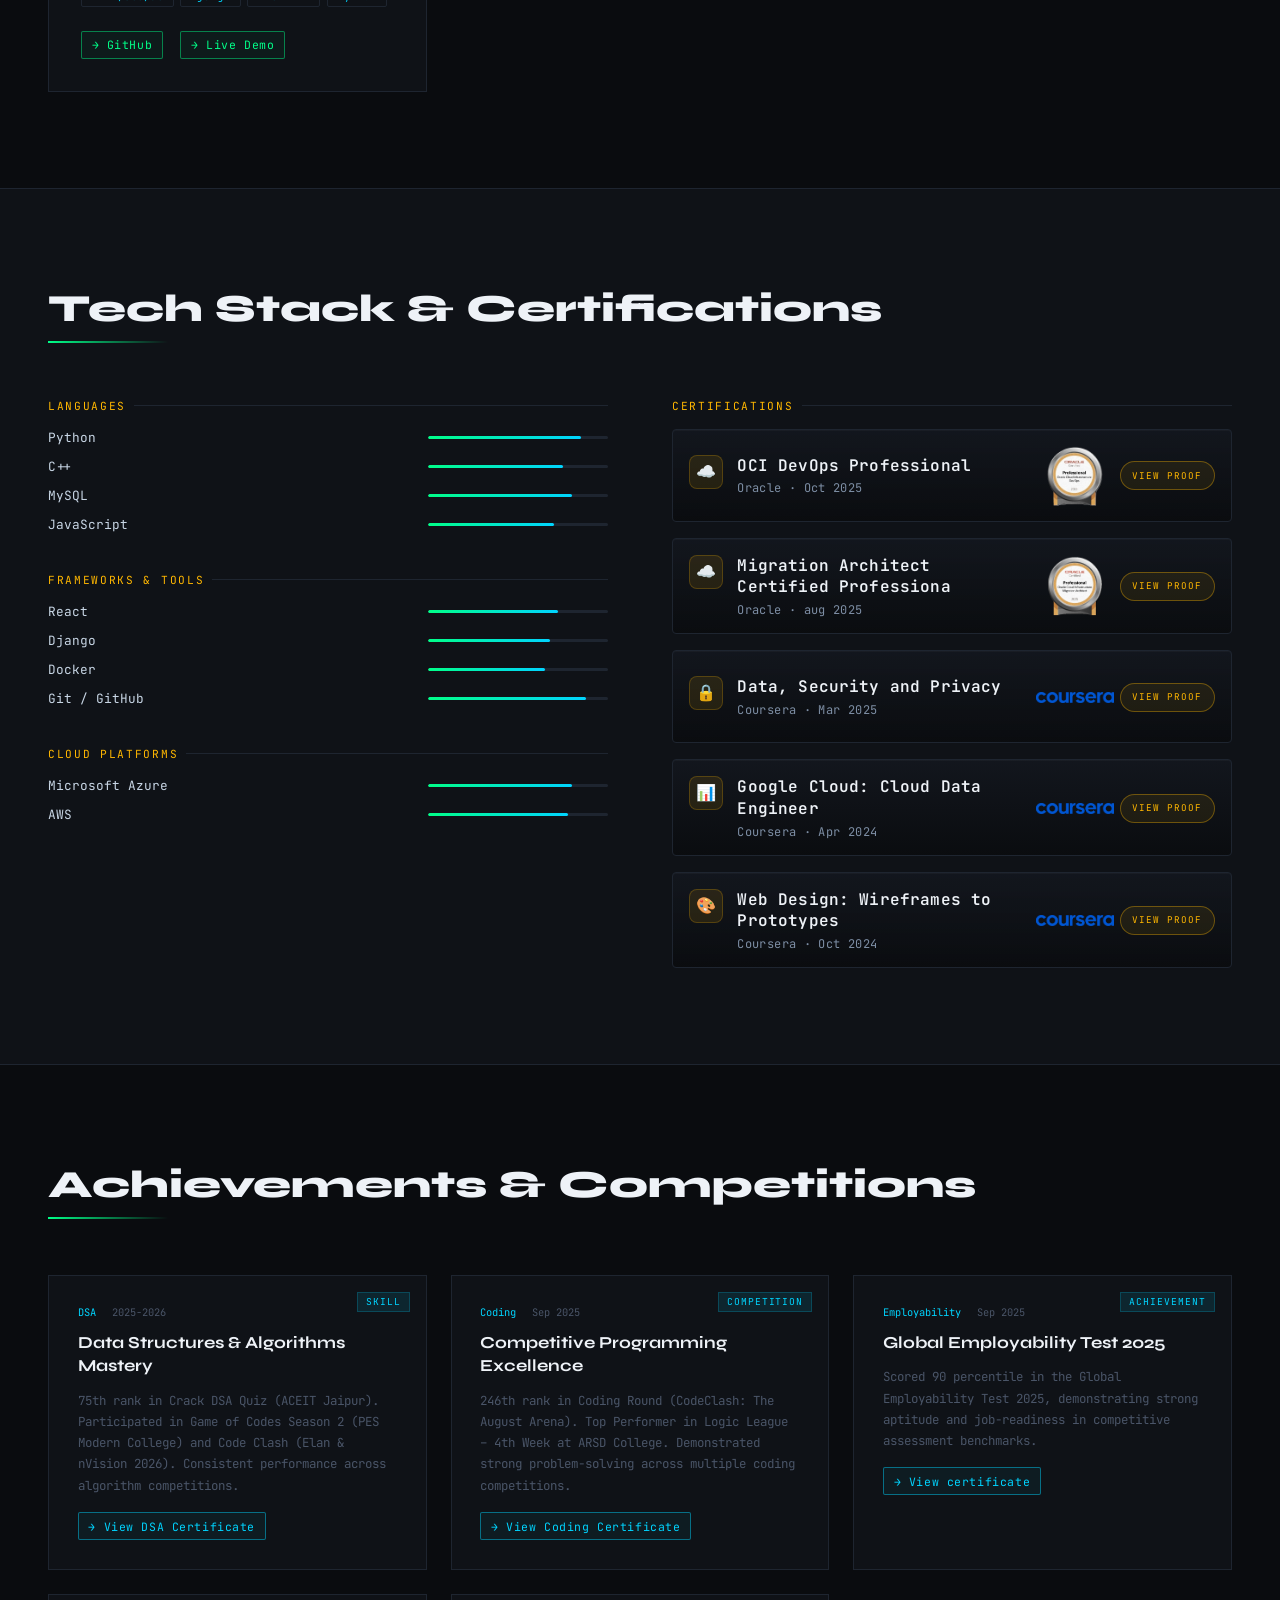
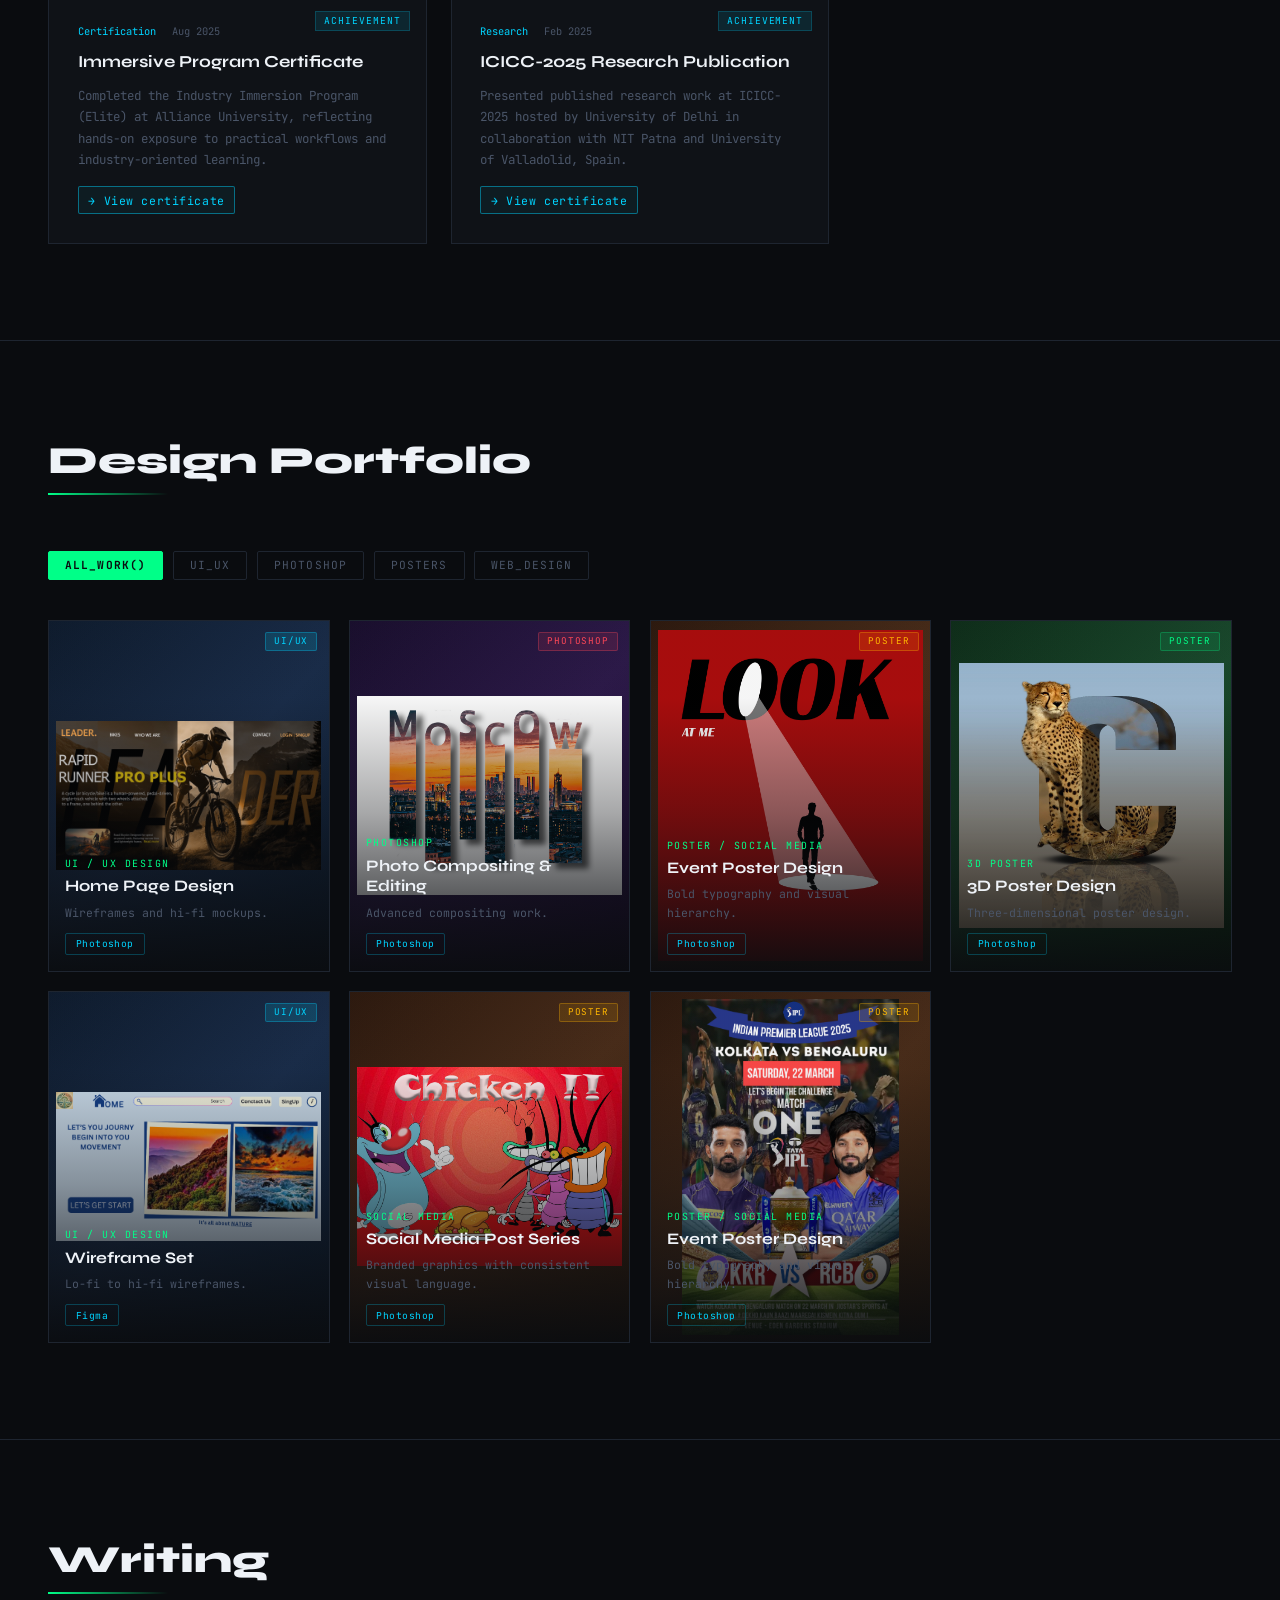
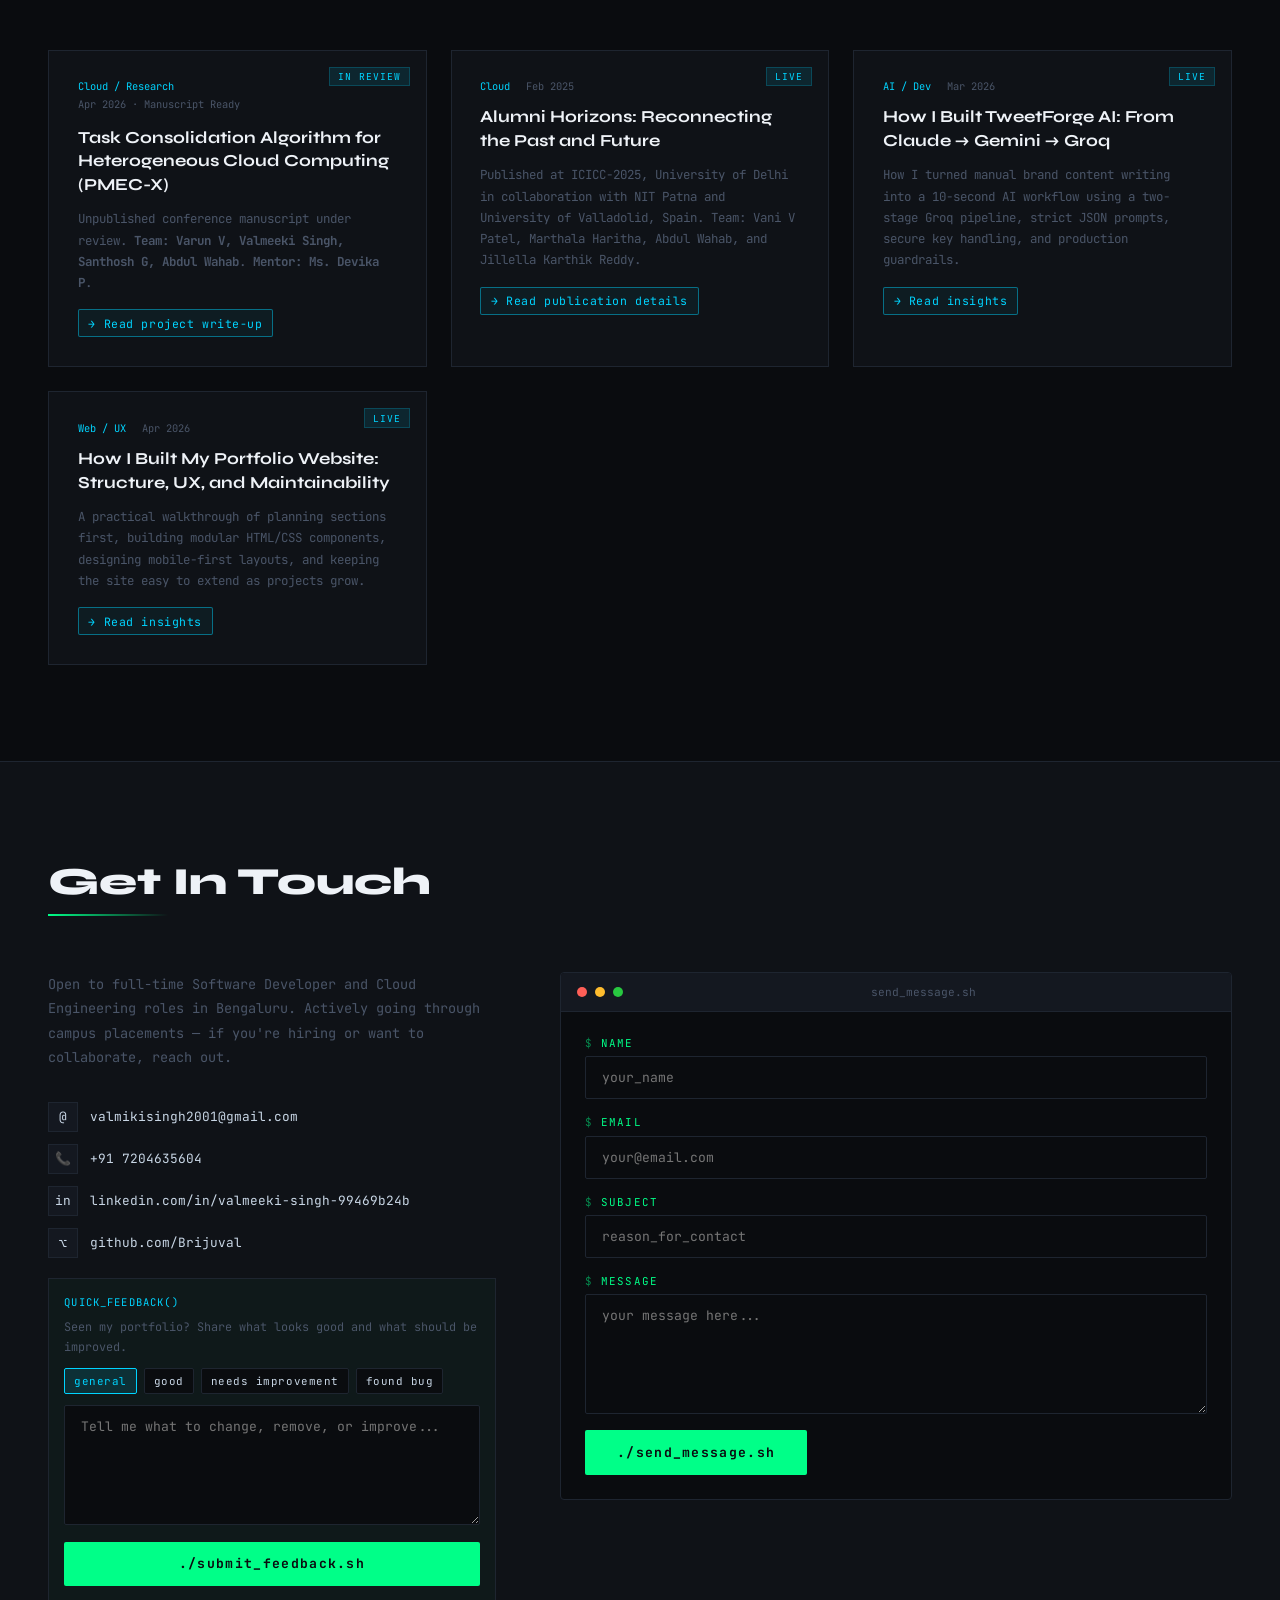
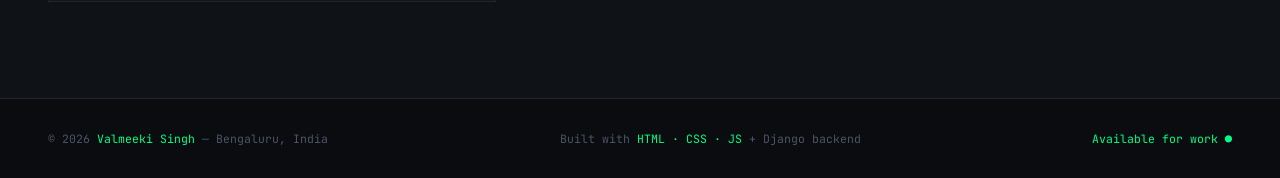
==== commit aa9856f6: "Add Information Technology degree mention" ====
--- a/index.html
+++ b/index.html
@@ -1417,7 +1417,8 @@
       <p class="hero-desc">
         I build <span>cloud-native web apps, dashboards, and AI-assisted tools</span>
         with a focus on clarity, performance, and practical outcomes.
-        Full-stack developer with Azure &amp; OCI experience, currently open to
+        Final-year Information Technology student specializing in Cloud Computing,
+        full-stack developer with Azure &amp; OCI experience, currently open to
         entry-level Software Developer and Cloud Engineer roles in Bengaluru.
       </p>
       <div class="hero-btns">
@@ -1471,6 +1472,7 @@
           <div class="t-out"><span class="t-key">"location"</span><span class="t-colon">:</span><span class="t-val">"Bengaluru, IN"</span>,</div>
           <div class="t-out"><span class="t-key">"cgpa"</span><span class="t-colon">:</span><span class="t-val">8.3</span>,</div>
           <div class="t-out"><span class="t-key">"graduating"</span><span class="t-colon">:</span><span class="t-val">"July 2026"</span>,</div>
+          <div class="t-out"><span class="t-key">"degree"</span><span class="t-colon">:</span><span class="t-val">"B.Tech in Information Technology"</span>,</div>
           <div class="t-out"><span class="t-key">"specialization"</span><span class="t-colon">:</span><span class="t-val">"Cloud Computing"</span>,</div>
           <div class="t-out"><span class="t-key">"cloud"</span><span class="t-colon">:</span>[<span class="t-val">"Azure"</span>, <span class="t-val">"OCI"</span>, <span class="t-val">"GCP"</span>],</div>
           <div class="t-out"><span class="t-key">"skills"</span><span class="t-colon">:</span>[<span class="t-val">"Python"</span>, <span class="t-val">"React"</span>, <span class="t-val">"Django"</span>],</div>
@@ -1501,8 +1503,8 @@
 
       <!-- ── RIGHT: Bio text ── -->
       <div class="about-text fade-up">
-        <p>I'm a <span>final-year B.Tech student</span> specialising in
-          Cloud Computing at Alliance University, Bengaluru, graduating
+        <p>I'm a <span>final-year B.Tech Information Technology student</span>
+          specialising in Cloud Computing at Alliance University, Bengaluru, graduating
           in July 2026. I build production-ready projects across cloud
           infrastructure, full-stack development, and applied AI workflows.</p>
 
@@ -2350,9 +2352,7 @@
           'Conference manuscript package (abstract, results, and methodology) prepared for publication'
         ],
         links: [
-          { label: 'GitHub', href: 'https://github.com/varun222004/PMECx' },
-          { label: 'Conference Manuscript', href: '#' },
-          { label: 'Live Demo', href: '#' }
+          { label: 'GitHub', href: 'https://github.com/varun222004/PMECx' }
         ]
       },
       tweetforge: {
